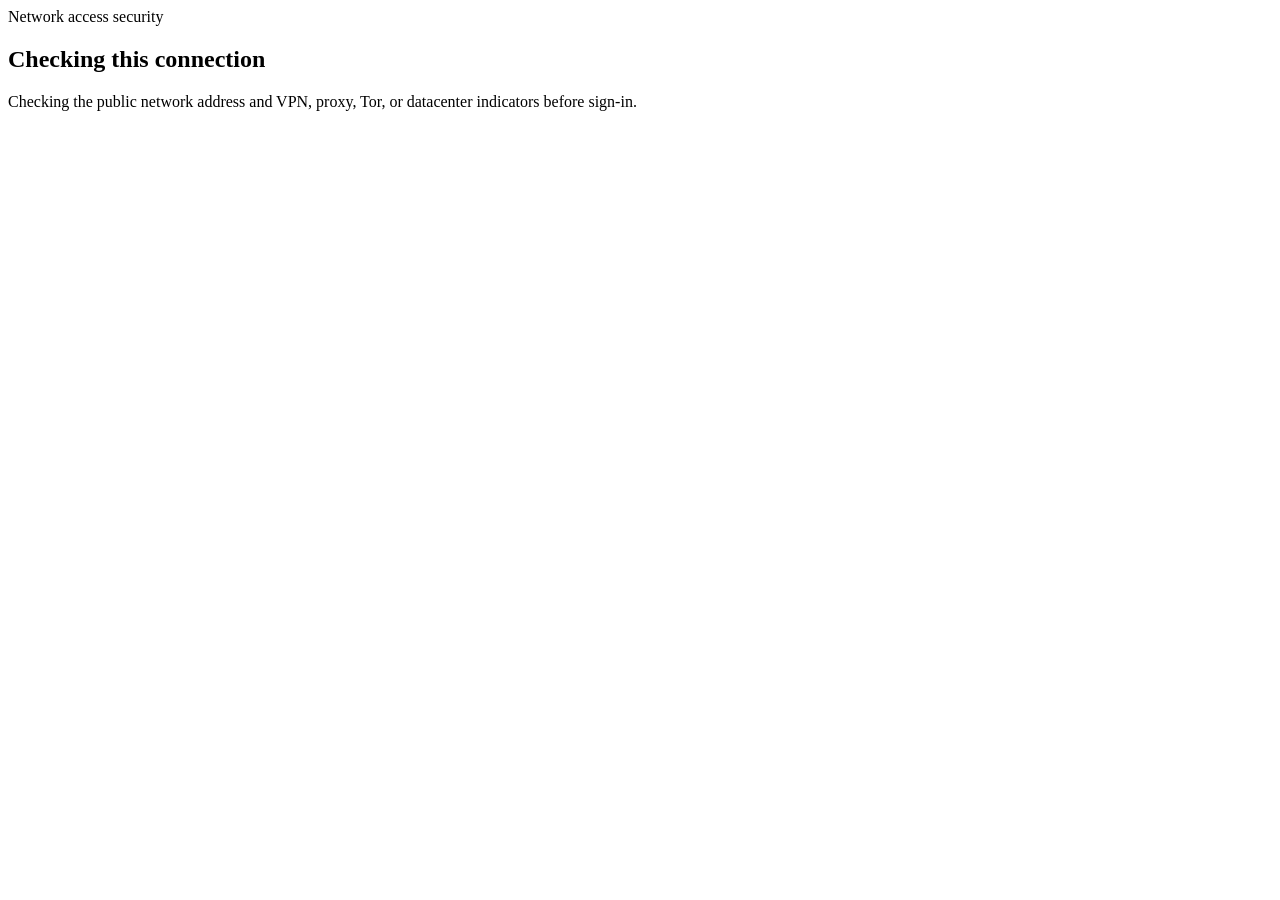
==== index.html @ ae1f776d "Publish browser shell terminal workspace" ====
<!DOCTYPE html><html lang="en" data-theme="light"><head><meta charSet="utf-8"/><meta name="viewport" content="width=device-width, initial-scale=1"/><link rel="stylesheet" href="/opcode-pulse-lab-online/_next/static/chunks/3llnd2alfvx__.css" data-precedence="next"/><link rel="preload" as="script" fetchPriority="low" href="/opcode-pulse-lab-online/_next/static/chunks/3wswpjzndiexb.js"/><script src="/opcode-pulse-lab-online/_next/static/chunks/1w_0ewpxq1khp.js" async=""></script><script src="/opcode-pulse-lab-online/_next/static/chunks/36xqf6i45qu2g.js" async=""></script><script src="/opcode-pulse-lab-online/_next/static/chunks/0sok8higdl_rz.js" async=""></script><script src="/opcode-pulse-lab-online/_next/static/chunks/turbopack-3d0ugxegktcdy.js" async=""></script><script src="/opcode-pulse-lab-online/_next/static/chunks/0u8fe5v6xf6ku.js" async=""></script><script src="/opcode-pulse-lab-online/_next/static/chunks/2zp5z71wuczix.js" async=""></script><script src="/opcode-pulse-lab-online/_next/static/chunks/2xe7kht1o5jve.js" async=""></script><title>Assembly Team at STM — See every CPU signal</title><meta name="description" content="Compile TinyC, inspect the generated opcodes, and step through fetch, decode, execute, memory, and writeback."/><meta name="application-name" content="Assembly Team at STM"/><link rel="icon" href="/opcode-pulse-lab-online/icon.svg?icon.3gd-3h_1p2o-t.svg" sizes="any" type="image/svg+xml"/><script src="/opcode-pulse-lab-online/_next/static/chunks/0cz1d0mv5g_q7.js" noModule=""></script></head><body><div hidden=""><!--$--><!--/$--></div><main class="auth-shell network-gate-shell"><section class="auth-card auth-setup-card network-gate-card"><div class="verification-icon"><i class="auth-pulse"></i></div><span class="auth-eyebrow">Network access security</span><h1>Checking this connection</h1><p>Checking the public network address and VPN, proxy, Tor, or datacenter indicators before sign-in.</p></section></main><!--$--><!--/$--><script src="/opcode-pulse-lab-online/_next/static/chunks/3wswpjzndiexb.js" id="_R_" async=""></script><script>(self.__next_f=self.__next_f||[]).push([0])</script><script>self.__next_f.push([1,"1:\"$Sreact.fragment\"\n2:I[59385,[\"/opcode-pulse-lab-online/_next/static/chunks/0u8fe5v6xf6ku.js\",\"/opcode-pulse-lab-online/_next/static/chunks/2zp5z71wuczix.js\"],\"default\"]\n3:I[4675,[\"/opcode-pulse-lab-online/_next/static/chunks/0u8fe5v6xf6ku.js\",\"/opcode-pulse-lab-online/_next/static/chunks/2zp5z71wuczix.js\"],\"default\"]\n4:I[69298,[\"/opcode-pulse-lab-online/_next/static/chunks/0u8fe5v6xf6ku.js\",\"/opcode-pulse-lab-online/_next/static/chunks/2zp5z71wuczix.js\"],\"ClientPageRoot\"]\n5:I[81694,[\"/opcode-pulse-lab-online/_next/static/chunks/0u8fe5v6xf6ku.js\",\"/opcode-pulse-lab-online/_next/static/chunks/2zp5z71wuczix.js\",\"/opcode-pulse-lab-online/_next/static/chunks/2xe7kht1o5jve.js\"],\"default\"]\n8:I[50129,[\"/opcode-pulse-lab-online/_next/static/chunks/0u8fe5v6xf6ku.js\",\"/opcode-pulse-lab-online/_next/static/chunks/2zp5z71wuczix.js\"],\"OutletBoundary\"]\n9:\"$Sreact.suspense\"\nb:I[50129,[\"/opcode-pulse-lab-online/_next/static/chunks/0u8fe5v6xf6ku.js\",\"/opcode-pulse-lab-online/_next/static/chunks/2zp5z71wuczix.js\"],\"ViewportBoundary\"]\nd:I[50129,[\"/opcode-pulse-lab-online/_next/static/chunks/0u8fe5v6xf6ku.js\",\"/opcode-pulse-lab-online/_next/static/chunks/2zp5z71wuczix.js\"],\"MetadataBoundary\"]\nf:I[96872,[\"/opcode-pulse-lab-online/_next/static/chunks/0u8fe5v6xf6ku.js\",\"/opcode-pulse-lab-online/_next/static/chunks/2zp5z71wuczix.js\"],\"default\",1]\n:HL[\"/opcode-pulse-lab-online/_next/static/chunks/3llnd2alfvx__.css\",\"style\"]\n"])</script><script>self.__next_f.push([1,"0:{\"P\":null,\"c\":[\"\",\"\"],\"q\":\"\",\"i\":false,\"f\":[[[\"\",{\"children\":[\"__PAGE__\",{}]},\"$undefined\",\"$undefined\",16],[[\"$\",\"$1\",\"c\",{\"children\":[[[\"$\",\"link\",\"0\",{\"rel\":\"stylesheet\",\"href\":\"/opcode-pulse-lab-online/_next/static/chunks/3llnd2alfvx__.css\",\"precedence\":\"next\",\"crossOrigin\":\"$undefined\",\"nonce\":\"$undefined\"}],[\"$\",\"script\",\"script-0\",{\"src\":\"/opcode-pulse-lab-online/_next/static/chunks/0u8fe5v6xf6ku.js\",\"async\":true,\"nonce\":\"$undefined\"}],[\"$\",\"script\",\"script-1\",{\"src\":\"/opcode-pulse-lab-online/_next/static/chunks/2zp5z71wuczix.js\",\"async\":true,\"nonce\":\"$undefined\"}]],[\"$\",\"html\",null,{\"lang\":\"en\",\"data-theme\":\"light\",\"children\":[\"$\",\"body\",null,{\"children\":[\"$\",\"$L2\",null,{\"parallelRouterKey\":\"children\",\"error\":\"$undefined\",\"errorStyles\":\"$undefined\",\"errorScripts\":\"$undefined\",\"template\":[\"$\",\"$L3\",null,{}],\"templateStyles\":\"$undefined\",\"templateScripts\":\"$undefined\",\"notFound\":[[[\"$\",\"title\",null,{\"children\":\"404: This page could not be found.\"}],[\"$\",\"div\",null,{\"style\":{\"fontFamily\":\"system-ui,\\\"Segoe UI\\\",Roboto,Helvetica,Arial,sans-serif,\\\"Apple Color Emoji\\\",\\\"Segoe UI Emoji\\\"\",\"height\":\"100vh\",\"textAlign\":\"center\",\"display\":\"flex\",\"flexDirection\":\"column\",\"alignItems\":\"center\",\"justifyContent\":\"center\"},\"children\":[\"$\",\"div\",null,{\"children\":[[\"$\",\"style\",null,{\"dangerouslySetInnerHTML\":{\"__html\":\"body{color:#000;background:#fff;margin:0}.next-error-h1{border-right:1px solid rgba(0,0,0,.3)}@media (prefers-color-scheme:dark){body{color:#fff;background:#000}.next-error-h1{border-right:1px solid rgba(255,255,255,.3)}}\"}}],[\"$\",\"h1\",null,{\"className\":\"next-error-h1\",\"style\":{\"display\":\"inline-block\",\"margin\":\"0 20px 0 0\",\"padding\":\"0 23px 0 0\",\"fontSize\":24,\"fontWeight\":500,\"verticalAlign\":\"top\",\"lineHeight\":\"49px\"},\"children\":404}],[\"$\",\"div\",null,{\"style\":{\"display\":\"inline-block\"},\"children\":[\"$\",\"h2\",null,{\"style\":{\"fontSize\":14,\"fontWeight\":400,\"lineHeight\":\"49px\",\"margin\":0},\"children\":\"This page could not be found.\"}]}]]}]}]],[]],\"forbidden\":\"$undefined\",\"unauthorized\":\"$undefined\"}]}]}]]}],{\"children\":[[\"$\",\"$1\",\"c\",{\"children\":[[\"$\",\"$L4\",null,{\"Component\":\"$5\",\"serverProvidedParams\":{\"searchParams\":{},\"params\":{},\"promises\":[\"$@6\",\"$@7\"]}}],[[\"$\",\"script\",\"script-0\",{\"src\":\"/opcode-pulse-lab-online/_next/static/chunks/2xe7kht1o5jve.js\",\"async\":true,\"nonce\":\"$undefined\"}]],[\"$\",\"$L8\",null,{\"children\":[\"$\",\"$9\",null,{\"name\":\"Next.MetadataOutlet\",\"children\":\"$@a\"}]}]]}],{},null,false,null]},null,false,null],[\"$\",\"$1\",\"h\",{\"children\":[null,[\"$\",\"$Lb\",null,{\"children\":\"$Lc\"}],[\"$\",\"div\",null,{\"hidden\":true,\"children\":[\"$\",\"$Ld\",null,{\"children\":[\"$\",\"$9\",null,{\"name\":\"Next.Metadata\",\"children\":\"$Le\"}]}]}],null]}],false]],\"m\":\"$undefined\",\"G\":[\"$f\",[[\"$\",\"link\",\"0\",{\"rel\":\"stylesheet\",\"href\":\"/opcode-pulse-lab-online/_next/static/chunks/3llnd2alfvx__.css\",\"precedence\":\"next\",\"crossOrigin\":\"$undefined\",\"nonce\":\"$undefined\"}]]],\"S\":true,\"h\":null,\"s\":\"$undefined\",\"l\":\"$undefined\",\"p\":\"$undefined\",\"d\":\"$undefined\",\"b\":\"g9ImEz6S5ENo6uDI6zB5D\"}\n"])</script><script>self.__next_f.push([1,"6:{}\n7:\"$0:f:0:1:1:children:0:props:children:0:props:serverProvidedParams:params\"\n"])</script><script>self.__next_f.push([1,"c:[[\"$\",\"meta\",\"0\",{\"charSet\":\"utf-8\"}],[\"$\",\"meta\",\"1\",{\"name\":\"viewport\",\"content\":\"width=device-width, initial-scale=1\"}]]\n"])</script><script>self.__next_f.push([1,"10:I[84465,[\"/opcode-pulse-lab-online/_next/static/chunks/0u8fe5v6xf6ku.js\",\"/opcode-pulse-lab-online/_next/static/chunks/2zp5z71wuczix.js\"],\"IconMark\"]\na:null\ne:[[\"$\",\"title\",\"0\",{\"children\":\"Assembly Team at STM — See every CPU signal\"}],[\"$\",\"meta\",\"1\",{\"name\":\"description\",\"content\":\"Compile TinyC, inspect the generated opcodes, and step through fetch, decode, execute, memory, and writeback.\"}],[\"$\",\"meta\",\"2\",{\"name\":\"application-name\",\"content\":\"Assembly Team at STM\"}],[\"$\",\"link\",\"3\",{\"rel\":\"icon\",\"href\":\"/opcode-pulse-lab-online/icon.svg?icon.3gd-3h_1p2o-t.svg\",\"sizes\":\"any\",\"type\":\"image/svg+xml\"}],[\"$\",\"$L10\",\"4\",{}]]\n"])</script></body></html>
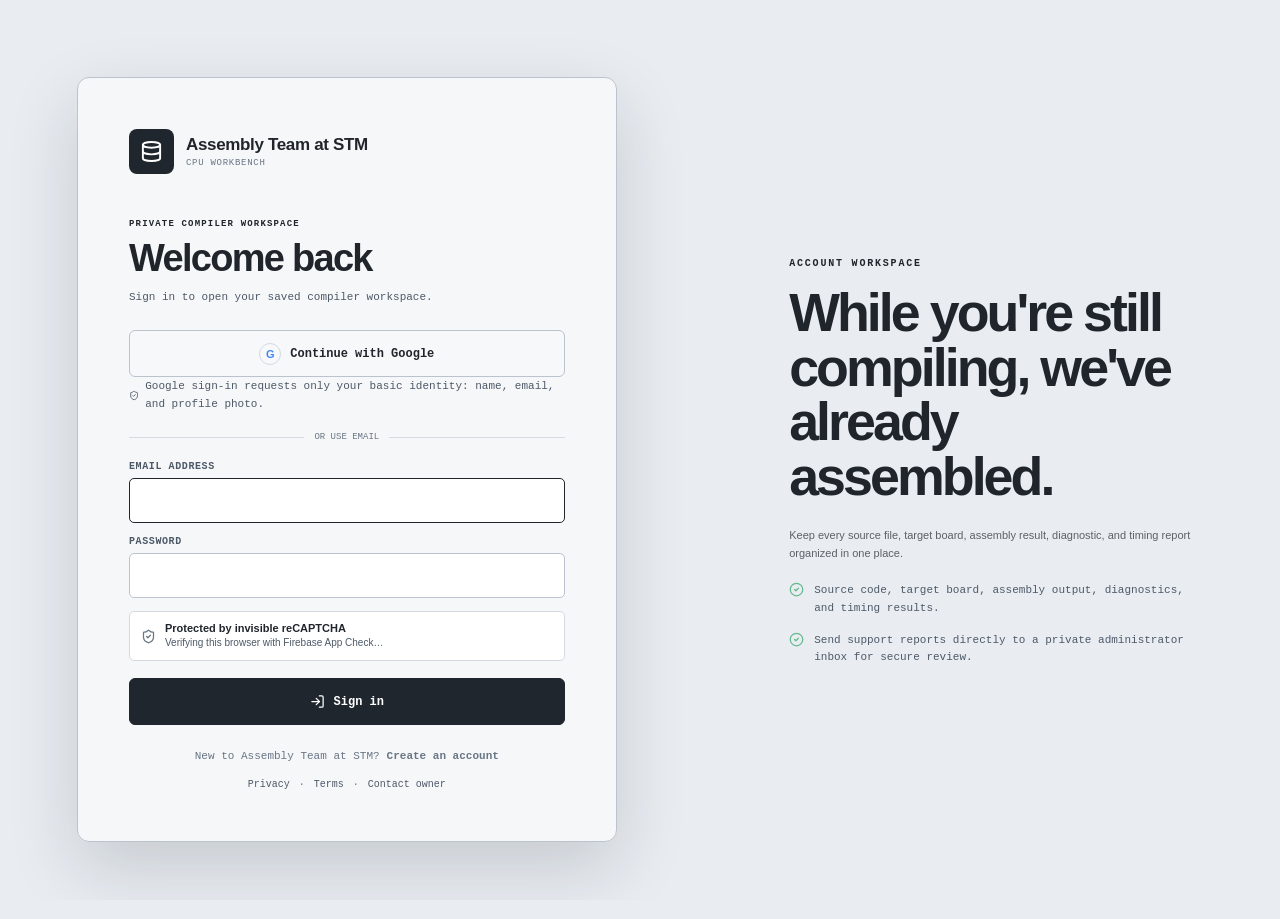
==== commit 17384761: "Publish Cortex-M ISA lab" ====
--- a/index.html
+++ b/index.html
@@ -1 +1 @@
-<!DOCTYPE html><html lang="en" data-theme="light"><head><meta charSet="utf-8"/><meta name="viewport" content="width=device-width, initial-scale=1"/><link rel="stylesheet" href="/opcode-pulse-lab-online/_next/static/chunks/3llnd2alfvx__.css" data-precedence="next"/><link rel="preload" as="script" fetchPriority="low" href="/opcode-pulse-lab-online/_next/static/chunks/3wswpjzndiexb.js"/><script src="/opcode-pulse-lab-online/_next/static/chunks/1w_0ewpxq1khp.js" async=""></script><script src="/opcode-pulse-lab-online/_next/static/chunks/36xqf6i45qu2g.js" async=""></script><script src="/opcode-pulse-lab-online/_next/static/chunks/0sok8higdl_rz.js" async=""></script><script src="/opcode-pulse-lab-online/_next/static/chunks/turbopack-3d0ugxegktcdy.js" async=""></script><script src="/opcode-pulse-lab-online/_next/static/chunks/0u8fe5v6xf6ku.js" async=""></script><script src="/opcode-pulse-lab-online/_next/static/chunks/2zp5z71wuczix.js" async=""></script><script src="/opcode-pulse-lab-online/_next/static/chunks/2xe7kht1o5jve.js" async=""></script><title>Assembly Team at STM — See every CPU signal</title><meta name="description" content="Compile TinyC, inspect the generated opcodes, and step through fetch, decode, execute, memory, and writeback."/><meta name="application-name" content="Assembly Team at STM"/><link rel="icon" href="/opcode-pulse-lab-online/icon.svg?icon.3gd-3h_1p2o-t.svg" sizes="any" type="image/svg+xml"/><script src="/opcode-pulse-lab-online/_next/static/chunks/0cz1d0mv5g_q7.js" noModule=""></script></head><body><div hidden=""><!--$--><!--/$--></div><main class="auth-shell network-gate-shell"><section class="auth-card auth-setup-card network-gate-card"><div class="verification-icon"><i class="auth-pulse"></i></div><span class="auth-eyebrow">Network access security</span><h1>Checking this connection</h1><p>Checking the public network address and VPN, proxy, Tor, or datacenter indicators before sign-in.</p></section></main><!--$--><!--/$--><script src="/opcode-pulse-lab-online/_next/static/chunks/3wswpjzndiexb.js" id="_R_" async=""></script><script>(self.__next_f=self.__next_f||[]).push([0])</script><script>self.__next_f.push([1,"1:\"$Sreact.fragment\"\n2:I[59385,[\"/opcode-pulse-lab-online/_next/static/chunks/0u8fe5v6xf6ku.js\",\"/opcode-pulse-lab-online/_next/static/chunks/2zp5z71wuczix.js\"],\"default\"]\n3:I[4675,[\"/opcode-pulse-lab-online/_next/static/chunks/0u8fe5v6xf6ku.js\",\"/opcode-pulse-lab-online/_next/static/chunks/2zp5z71wuczix.js\"],\"default\"]\n4:I[69298,[\"/opcode-pulse-lab-online/_next/static/chunks/0u8fe5v6xf6ku.js\",\"/opcode-pulse-lab-online/_next/static/chunks/2zp5z71wuczix.js\"],\"ClientPageRoot\"]\n5:I[81694,[\"/opcode-pulse-lab-online/_next/static/chunks/0u8fe5v6xf6ku.js\",\"/opcode-pulse-lab-online/_next/static/chunks/2zp5z71wuczix.js\",\"/opcode-pulse-lab-online/_next/static/chunks/2xe7kht1o5jve.js\"],\"default\"]\n8:I[50129,[\"/opcode-pulse-lab-online/_next/static/chunks/0u8fe5v6xf6ku.js\",\"/opcode-pulse-lab-online/_next/static/chunks/2zp5z71wuczix.js\"],\"OutletBoundary\"]\n9:\"$Sreact.suspense\"\nb:I[50129,[\"/opcode-pulse-lab-online/_next/static/chunks/0u8fe5v6xf6ku.js\",\"/opcode-pulse-lab-online/_next/static/chunks/2zp5z71wuczix.js\"],\"ViewportBoundary\"]\nd:I[50129,[\"/opcode-pulse-lab-online/_next/static/chunks/0u8fe5v6xf6ku.js\",\"/opcode-pulse-lab-online/_next/static/chunks/2zp5z71wuczix.js\"],\"MetadataBoundary\"]\nf:I[96872,[\"/opcode-pulse-lab-online/_next/static/chunks/0u8fe5v6xf6ku.js\",\"/opcode-pulse-lab-online/_next/static/chunks/2zp5z71wuczix.js\"],\"default\",1]\n:HL[\"/opcode-pulse-lab-online/_next/static/chunks/3llnd2alfvx__.css\",\"style\"]\n"])</script><script>self.__next_f.push([1,"0:{\"P\":null,\"c\":[\"\",\"\"],\"q\":\"\",\"i\":false,\"f\":[[[\"\",{\"children\":[\"__PAGE__\",{}]},\"$undefined\",\"$undefined\",16],[[\"$\",\"$1\",\"c\",{\"children\":[[[\"$\",\"link\",\"0\",{\"rel\":\"stylesheet\",\"href\":\"/opcode-pulse-lab-online/_next/static/chunks/3llnd2alfvx__.css\",\"precedence\":\"next\",\"crossOrigin\":\"$undefined\",\"nonce\":\"$undefined\"}],[\"$\",\"script\",\"script-0\",{\"src\":\"/opcode-pulse-lab-online/_next/static/chunks/0u8fe5v6xf6ku.js\",\"async\":true,\"nonce\":\"$undefined\"}],[\"$\",\"script\",\"script-1\",{\"src\":\"/opcode-pulse-lab-online/_next/static/chunks/2zp5z71wuczix.js\",\"async\":true,\"nonce\":\"$undefined\"}]],[\"$\",\"html\",null,{\"lang\":\"en\",\"data-theme\":\"light\",\"children\":[\"$\",\"body\",null,{\"children\":[\"$\",\"$L2\",null,{\"parallelRouterKey\":\"children\",\"error\":\"$undefined\",\"errorStyles\":\"$undefined\",\"errorScripts\":\"$undefined\",\"template\":[\"$\",\"$L3\",null,{}],\"templateStyles\":\"$undefined\",\"templateScripts\":\"$undefined\",\"notFound\":[[[\"$\",\"title\",null,{\"children\":\"404: This page could not be found.\"}],[\"$\",\"div\",null,{\"style\":{\"fontFamily\":\"system-ui,\\\"Segoe UI\\\",Roboto,Helvetica,Arial,sans-serif,\\\"Apple Color Emoji\\\",\\\"Segoe UI Emoji\\\"\",\"height\":\"100vh\",\"textAlign\":\"center\",\"display\":\"flex\",\"flexDirection\":\"column\",\"alignItems\":\"center\",\"justifyContent\":\"center\"},\"children\":[\"$\",\"div\",null,{\"children\":[[\"$\",\"style\",null,{\"dangerouslySetInnerHTML\":{\"__html\":\"body{color:#000;background:#fff;margin:0}.next-error-h1{border-right:1px solid rgba(0,0,0,.3)}@media (prefers-color-scheme:dark){body{color:#fff;background:#000}.next-error-h1{border-right:1px solid rgba(255,255,255,.3)}}\"}}],[\"$\",\"h1\",null,{\"className\":\"next-error-h1\",\"style\":{\"display\":\"inline-block\",\"margin\":\"0 20px 0 0\",\"padding\":\"0 23px 0 0\",\"fontSize\":24,\"fontWeight\":500,\"verticalAlign\":\"top\",\"lineHeight\":\"49px\"},\"children\":404}],[\"$\",\"div\",null,{\"style\":{\"display\":\"inline-block\"},\"children\":[\"$\",\"h2\",null,{\"style\":{\"fontSize\":14,\"fontWeight\":400,\"lineHeight\":\"49px\",\"margin\":0},\"children\":\"This page could not be found.\"}]}]]}]}]],[]],\"forbidden\":\"$undefined\",\"unauthorized\":\"$undefined\"}]}]}]]}],{\"children\":[[\"$\",\"$1\",\"c\",{\"children\":[[\"$\",\"$L4\",null,{\"Component\":\"$5\",\"serverProvidedParams\":{\"searchParams\":{},\"params\":{},\"promises\":[\"$@6\",\"$@7\"]}}],[[\"$\",\"script\",\"script-0\",{\"src\":\"/opcode-pulse-lab-online/_next/static/chunks/2xe7kht1o5jve.js\",\"async\":true,\"nonce\":\"$undefined\"}]],[\"$\",\"$L8\",null,{\"children\":[\"$\",\"$9\",null,{\"name\":\"Next.MetadataOutlet\",\"children\":\"$@a\"}]}]]}],{},null,false,null]},null,false,null],[\"$\",\"$1\",\"h\",{\"children\":[null,[\"$\",\"$Lb\",null,{\"children\":\"$Lc\"}],[\"$\",\"div\",null,{\"hidden\":true,\"children\":[\"$\",\"$Ld\",null,{\"children\":[\"$\",\"$9\",null,{\"name\":\"Next.Metadata\",\"children\":\"$Le\"}]}]}],null]}],false]],\"m\":\"$undefined\",\"G\":[\"$f\",[[\"$\",\"link\",\"0\",{\"rel\":\"stylesheet\",\"href\":\"/opcode-pulse-lab-online/_next/static/chunks/3llnd2alfvx__.css\",\"precedence\":\"next\",\"crossOrigin\":\"$undefined\",\"nonce\":\"$undefined\"}]]],\"S\":true,\"h\":null,\"s\":\"$undefined\",\"l\":\"$undefined\",\"p\":\"$undefined\",\"d\":\"$undefined\",\"b\":\"g9ImEz6S5ENo6uDI6zB5D\"}\n"])</script><script>self.__next_f.push([1,"6:{}\n7:\"$0:f:0:1:1:children:0:props:children:0:props:serverProvidedParams:params\"\n"])</script><script>self.__next_f.push([1,"c:[[\"$\",\"meta\",\"0\",{\"charSet\":\"utf-8\"}],[\"$\",\"meta\",\"1\",{\"name\":\"viewport\",\"content\":\"width=device-width, initial-scale=1\"}]]\n"])</script><script>self.__next_f.push([1,"10:I[84465,[\"/opcode-pulse-lab-online/_next/static/chunks/0u8fe5v6xf6ku.js\",\"/opcode-pulse-lab-online/_next/static/chunks/2zp5z71wuczix.js\"],\"IconMark\"]\na:null\ne:[[\"$\",\"title\",\"0\",{\"children\":\"Assembly Team at STM — See every CPU signal\"}],[\"$\",\"meta\",\"1\",{\"name\":\"description\",\"content\":\"Compile TinyC, inspect the generated opcodes, and step through fetch, decode, execute, memory, and writeback.\"}],[\"$\",\"meta\",\"2\",{\"name\":\"application-name\",\"content\":\"Assembly Team at STM\"}],[\"$\",\"link\",\"3\",{\"rel\":\"icon\",\"href\":\"/opcode-pulse-lab-online/icon.svg?icon.3gd-3h_1p2o-t.svg\",\"sizes\":\"any\",\"type\":\"image/svg+xml\"}],[\"$\",\"$L10\",\"4\",{}]]\n"])</script></body></html>+<!DOCTYPE html><html lang="en" data-theme="light"><head><meta charSet="utf-8"/><meta name="viewport" content="width=device-width, initial-scale=1"/><link rel="stylesheet" href="/_next/static/chunks/2zoo0j5nyc4lt.css" data-precedence="next"/><link rel="preload" as="script" fetchPriority="low" href="/_next/static/chunks/3wswpjzndiexb.js"/><script src="/_next/static/chunks/1w_0ewpxq1khp.js" async=""></script><script src="/_next/static/chunks/36xqf6i45qu2g.js" async=""></script><script src="/_next/static/chunks/1ntdqxv3jabf1.js" async=""></script><script src="/_next/static/chunks/turbopack-1r41hu1n8wg2n.js" async=""></script><script src="/_next/static/chunks/0u8fe5v6xf6ku.js" async=""></script><script src="/_next/static/chunks/26vz9vqcljye9.js" async=""></script><script src="/_next/static/chunks/0aon4eb0c1x_s.js" async=""></script><title>Assembly Team at STM — See every CPU signal</title><meta name="description" content="Compile TinyC, inspect the generated opcodes, and step through fetch, decode, execute, memory, and writeback."/><meta name="application-name" content="Assembly Team at STM"/><link rel="icon" href="/icon.svg?icon.3gd-3h_1p2o-t.svg" sizes="any" type="image/svg+xml"/><script src="/_next/static/chunks/0cz1d0mv5g_q7.js" noModule=""></script></head><body><div hidden=""><!--$--><!--/$--></div><main class="auth-shell network-gate-shell"><section class="auth-card auth-setup-card network-gate-card"><div class="verification-icon"><i class="auth-pulse"></i></div><span class="auth-eyebrow">Network access security</span><h1>Checking this connection</h1><p>Checking the public network address and VPN, proxy, Tor, or datacenter indicators before sign-in.</p></section></main><!--$--><!--/$--><script src="/_next/static/chunks/3wswpjzndiexb.js" id="_R_" async=""></script><script>(self.__next_f=self.__next_f||[]).push([0])</script><script>self.__next_f.push([1,"1:\"$Sreact.fragment\"\n2:I[59385,[\"/_next/static/chunks/0u8fe5v6xf6ku.js\",\"/_next/static/chunks/26vz9vqcljye9.js\"],\"default\"]\n3:I[4675,[\"/_next/static/chunks/0u8fe5v6xf6ku.js\",\"/_next/static/chunks/26vz9vqcljye9.js\"],\"default\"]\n4:I[69298,[\"/_next/static/chunks/0u8fe5v6xf6ku.js\",\"/_next/static/chunks/26vz9vqcljye9.js\"],\"ClientPageRoot\"]\n5:I[81694,[\"/_next/static/chunks/0u8fe5v6xf6ku.js\",\"/_next/static/chunks/26vz9vqcljye9.js\",\"/_next/static/chunks/0aon4eb0c1x_s.js\"],\"default\"]\n8:I[50129,[\"/_next/static/chunks/0u8fe5v6xf6ku.js\",\"/_next/static/chunks/26vz9vqcljye9.js\"],\"OutletBoundary\"]\n9:\"$Sreact.suspense\"\nb:I[50129,[\"/_next/static/chunks/0u8fe5v6xf6ku.js\",\"/_next/static/chunks/26vz9vqcljye9.js\"],\"ViewportBoundary\"]\nd:I[50129,[\"/_next/static/chunks/0u8fe5v6xf6ku.js\",\"/_next/static/chunks/26vz9vqcljye9.js\"],\"MetadataBoundary\"]\nf:I[96872,[\"/_next/static/chunks/0u8fe5v6xf6ku.js\",\"/_next/static/chunks/26vz9vqcljye9.js\"],\"default\",1]\n:HL[\"/_next/static/chunks/2zoo0j5nyc4lt.css\",\"style\"]\n"])</script><script>self.__next_f.push([1,"0:{\"P\":null,\"c\":[\"\",\"\"],\"q\":\"\",\"i\":false,\"f\":[[[\"\",{\"children\":[\"__PAGE__\",{}]},\"$undefined\",\"$undefined\",16],[[\"$\",\"$1\",\"c\",{\"children\":[[[\"$\",\"link\",\"0\",{\"rel\":\"stylesheet\",\"href\":\"/_next/static/chunks/2zoo0j5nyc4lt.css\",\"precedence\":\"next\",\"crossOrigin\":\"$undefined\",\"nonce\":\"$undefined\"}],[\"$\",\"script\",\"script-0\",{\"src\":\"/_next/static/chunks/0u8fe5v6xf6ku.js\",\"async\":true,\"nonce\":\"$undefined\"}],[\"$\",\"script\",\"script-1\",{\"src\":\"/_next/static/chunks/26vz9vqcljye9.js\",\"async\":true,\"nonce\":\"$undefined\"}]],[\"$\",\"html\",null,{\"lang\":\"en\",\"data-theme\":\"light\",\"children\":[\"$\",\"body\",null,{\"children\":[\"$\",\"$L2\",null,{\"parallelRouterKey\":\"children\",\"error\":\"$undefined\",\"errorStyles\":\"$undefined\",\"errorScripts\":\"$undefined\",\"template\":[\"$\",\"$L3\",null,{}],\"templateStyles\":\"$undefined\",\"templateScripts\":\"$undefined\",\"notFound\":[[[\"$\",\"title\",null,{\"children\":\"404: This page could not be found.\"}],[\"$\",\"div\",null,{\"style\":{\"fontFamily\":\"system-ui,\\\"Segoe UI\\\",Roboto,Helvetica,Arial,sans-serif,\\\"Apple Color Emoji\\\",\\\"Segoe UI Emoji\\\"\",\"height\":\"100vh\",\"textAlign\":\"center\",\"display\":\"flex\",\"flexDirection\":\"column\",\"alignItems\":\"center\",\"justifyContent\":\"center\"},\"children\":[\"$\",\"div\",null,{\"children\":[[\"$\",\"style\",null,{\"dangerouslySetInnerHTML\":{\"__html\":\"body{color:#000;background:#fff;margin:0}.next-error-h1{border-right:1px solid rgba(0,0,0,.3)}@media (prefers-color-scheme:dark){body{color:#fff;background:#000}.next-error-h1{border-right:1px solid rgba(255,255,255,.3)}}\"}}],[\"$\",\"h1\",null,{\"className\":\"next-error-h1\",\"style\":{\"display\":\"inline-block\",\"margin\":\"0 20px 0 0\",\"padding\":\"0 23px 0 0\",\"fontSize\":24,\"fontWeight\":500,\"verticalAlign\":\"top\",\"lineHeight\":\"49px\"},\"children\":404}],[\"$\",\"div\",null,{\"style\":{\"display\":\"inline-block\"},\"children\":[\"$\",\"h2\",null,{\"style\":{\"fontSize\":14,\"fontWeight\":400,\"lineHeight\":\"49px\",\"margin\":0},\"children\":\"This page could not be found.\"}]}]]}]}]],[]],\"forbidden\":\"$undefined\",\"unauthorized\":\"$undefined\"}]}]}]]}],{\"children\":[[\"$\",\"$1\",\"c\",{\"children\":[[\"$\",\"$L4\",null,{\"Component\":\"$5\",\"serverProvidedParams\":{\"searchParams\":{},\"params\":{},\"promises\":[\"$@6\",\"$@7\"]}}],[[\"$\",\"script\",\"script-0\",{\"src\":\"/_next/static/chunks/0aon4eb0c1x_s.js\",\"async\":true,\"nonce\":\"$undefined\"}]],[\"$\",\"$L8\",null,{\"children\":[\"$\",\"$9\",null,{\"name\":\"Next.MetadataOutlet\",\"children\":\"$@a\"}]}]]}],{},null,false,null]},null,false,null],[\"$\",\"$1\",\"h\",{\"children\":[null,[\"$\",\"$Lb\",null,{\"children\":\"$Lc\"}],[\"$\",\"div\",null,{\"hidden\":true,\"children\":[\"$\",\"$Ld\",null,{\"children\":[\"$\",\"$9\",null,{\"name\":\"Next.Metadata\",\"children\":\"$Le\"}]}]}],null]}],false]],\"m\":\"$undefined\",\"G\":[\"$f\",[[\"$\",\"link\",\"0\",{\"rel\":\"stylesheet\",\"href\":\"/_next/static/chunks/2zoo0j5nyc4lt.css\",\"precedence\":\"next\",\"crossOrigin\":\"$undefined\",\"nonce\":\"$undefined\"}]]],\"S\":true,\"h\":null,\"s\":\"$undefined\",\"l\":\"$undefined\",\"p\":\"$undefined\",\"d\":\"$undefined\",\"b\":\"np9z-kqvA42GJZZn6jn4L\"}\n"])</script><script>self.__next_f.push([1,"6:{}\n7:\"$0:f:0:1:1:children:0:props:children:0:props:serverProvidedParams:params\"\n"])</script><script>self.__next_f.push([1,"c:[[\"$\",\"meta\",\"0\",{\"charSet\":\"utf-8\"}],[\"$\",\"meta\",\"1\",{\"name\":\"viewport\",\"content\":\"width=device-width, initial-scale=1\"}]]\n"])</script><script>self.__next_f.push([1,"10:I[84465,[\"/_next/static/chunks/0u8fe5v6xf6ku.js\",\"/_next/static/chunks/26vz9vqcljye9.js\"],\"IconMark\"]\na:null\ne:[[\"$\",\"title\",\"0\",{\"children\":\"Assembly Team at STM — See every CPU signal\"}],[\"$\",\"meta\",\"1\",{\"name\":\"description\",\"content\":\"Compile TinyC, inspect the generated opcodes, and step through fetch, decode, execute, memory, and writeback.\"}],[\"$\",\"meta\",\"2\",{\"name\":\"application-name\",\"content\":\"Assembly Team at STM\"}],[\"$\",\"link\",\"3\",{\"rel\":\"icon\",\"href\":\"/icon.svg?icon.3gd-3h_1p2o-t.svg\",\"sizes\":\"any\",\"type\":\"image/svg+xml\"}],[\"$\",\"$L10\",\"4\",{}]]\n"])</script></body></html>
--- a/_next/static/chunks/2zoo0j5nyc4lt.css
+++ b/_next/static/chunks/2zoo0j5nyc4lt.css
@@ -0,0 +1 @@
+:root{--ink:#e6e9ee;--muted:#9aa3af;--faint:#66707d;--canvas:#101216;--panel:#171a20;--panel-2:#1c2027;--panel-3:#222730;--line:#292f38;--line-bright:#3a424e;--cyan:#5aa9e6;--blue:#d97a61;--violet:#9c8ac7;--amber:#d2a34b;--teal:#55a985;--pink:#bd789b;--green:#63b88c;--red:#d45f70;--shadow:0 16px 44px #00000047;--sans:Inter, ui-sans-serif, -apple-system, BlinkMacSystemFont, "Segoe UI", sans-serif;--mono:"SFMono-Regular", Consolas, "Liberation Mono", Menlo, monospace}*{box-sizing:border-box}html{--lightningcss-light: ;--lightningcss-dark:initial;color-scheme:dark;background:var(--canvas)}body{min-width:320px;min-height:100vh;color:var(--ink);font-family:var(--sans);background:radial-gradient(circle at 20% -20%, #ff7a591f, transparent 34rem), radial-gradient(circle at 88% 4%, #d9ff5712, transparent 26rem), var(--canvas);-webkit-font-smoothing:antialiased;margin:0}button,textarea,select{font:inherit}button{color:inherit}button:focus-visible,textarea:focus-visible,select:focus-visible,[tabindex]:focus-visible{outline:2px solid var(--cyan);outline-offset:2px}::selection{color:#051018;background:var(--cyan)}.app-shell{width:100%;min-height:100vh;padding:0 18px 18px}.site-header{border-bottom:1px solid #2d415db8;grid-template-columns:minmax(260px,.8fr) minmax(420px,1.2fr) minmax(310px,.8fr);align-items:center;gap:22px;height:76px;display:grid}.brand{align-items:center;gap:12px;min-width:0;display:flex}.brand-mark{width:38px;height:38px;color:var(--cyan);background:linear-gradient(145deg,#40ddff1f,#40ddff06);border:1px solid #40ddff57;border-radius:10px;flex:0 0 38px;place-items:center;display:grid;position:relative;overflow:hidden;box-shadow:inset 0 0 22px #40ddff0f}.brand-mark:before,.brand-mark:after{content:"";background:#40ddff47;position:absolute}.brand-mark:before{width:1px;height:100%}.brand-mark:after{width:100%;height:1px}.brand-mark svg{z-index:1;position:relative}.brand-copy{min-width:0}.brand-title{letter-spacing:-.02em;white-space:nowrap;align-items:baseline;gap:8px;margin:0;font-size:15px;font-weight:720;display:flex}.brand-version{color:var(--faint);font-family:var(--mono);letter-spacing:.08em;font-size:9px;font-weight:500}.brand-subtitle{color:var(--muted);letter-spacing:.035em;text-overflow:ellipsis;white-space:nowrap;margin:4px 0 0;font-size:10px;overflow:hidden}.build-path{color:var(--faint);justify-content:center;align-items:center;gap:9px;display:flex}.build-stage{font-family:var(--mono);letter-spacing:.06em;text-transform:uppercase;align-items:center;gap:6px;font-size:9px;transition:color .18s;display:flex}.build-stage .stage-dot{border:1px solid var(--line-bright);border-radius:50%;place-items:center;width:18px;height:18px;font-size:8px;transition:border-color .18s,background .18s,box-shadow .18s;display:grid}.build-stage.complete{color:#a9b7cb}.build-stage.complete .stage-dot{color:#07120e;border-color:var(--green);background:var(--green)}.build-stage.running{color:var(--cyan)}.build-stage.running .stage-dot{border-color:var(--cyan);background:#40ddff1f;animation:1s ease-in-out infinite breathe;box-shadow:0 0 18px #40ddff47}.build-stage.error{color:var(--red)}.build-stage.error .stage-dot{color:#fff;border-color:var(--red);background:#ff6d7d29;box-shadow:0 0 18px #ff6d7d38}.build-arrow{color:#334259}.header-actions{justify-content:flex-end;align-items:center;gap:9px;display:flex}.loaded-file-chip{color:#c9c4ba;border:1px solid var(--line-bright);max-width:270px;font-family:var(--mono);text-overflow:ellipsis;white-space:nowrap;background:#121214b8;border-radius:7px;align-items:center;gap:8px;padding:7px 10px;font-size:9px;display:flex;overflow:hidden}.loaded-file-chip span{color:#17180b;background:var(--cyan);letter-spacing:.08em;text-transform:uppercase;border-radius:3px;padding:3px 5px;font-size:6px;font-weight:800}.top-toolbar{z-index:60;border:1px solid var(--line);-webkit-backdrop-filter:blur(18px);backdrop-filter:blur(18px);background:#0f0f11e6;border-top:0;border-radius:0 0 11px 11px;align-items:center;gap:9px;min-height:54px;padding:7px 9px;display:flex;position:sticky;top:0;box-shadow:0 12px 34px #00000038}.file-input{opacity:0;pointer-events:none;width:1px;height:1px;position:absolute;overflow:hidden}.toolbar-group{flex:none;align-items:center;gap:6px;display:flex}.toolbar-label{color:var(--faint);font-family:var(--mono);letter-spacing:.1em;text-transform:uppercase;margin-right:2px;font-size:7px;font-weight:750}.toolbar-divider{background:var(--line);flex:0 0 1px;width:1px;height:27px}.toolbar-spacer{flex:1}.view-toolbar{position:relative}.view-menu{z-index:90;border:1px solid var(--line-bright);-webkit-backdrop-filter:blur(18px);backdrop-filter:blur(18px);background:#121215fa;border-radius:9px;width:248px;padding:10px;position:absolute;top:42px;right:0;box-shadow:0 18px 46px #0000006b}.view-menu-title{color:var(--faint);font-family:var(--mono);letter-spacing:.11em;text-transform:uppercase;margin:2px 6px 8px;font-size:8px;font-weight:750}.view-option{color:#c6c1b8;cursor:pointer;border-radius:6px;align-items:center;gap:9px;min-height:34px;padding:0 7px;font-size:11px;display:flex}.view-option:hover{color:var(--ink);background:#ffffff0e}.view-option input{opacity:0;pointer-events:none;position:absolute}.view-check{color:#15170c;background:#161619;border:1px solid #4a484c;border-radius:4px;flex:0 0 17px;place-items:center;width:17px;height:17px;display:grid}.view-option input:checked+.view-check{border-color:var(--cyan);background:var(--cyan)}.view-menu-section{border-top:1px solid var(--line);border-bottom:1px solid var(--line);gap:6px;margin-top:8px;padding:11px 7px;display:grid}.view-size-label{color:var(--faint);font-family:var(--mono);letter-spacing:.06em;text-transform:uppercase;font-size:8px}.view-size-select{color:#d9d4ca;border:1px solid var(--line-bright);background:#19191c;border-radius:6px;width:100%;height:34px;padding:0 9px;font-size:11px}.view-reset{width:100%;min-height:34px;color:var(--cyan);cursor:pointer;background:0 0;border:0;border-radius:6px;margin-top:8px;font-size:10px}.view-reset:hover{background:color-mix(in srgb, var(--cyan) 9%, transparent)}.toolbar-button,.toolbar-icon,.toolbar-select{color:#bbb6ad;border:1px solid var(--line-bright);height:34px;font-family:var(--mono);background:#19191c;border-radius:6px;font-size:8px;transition:color .15s,border-color .15s,background .15s,transform .15s}.toolbar-button,.toolbar-icon{cursor:pointer;justify-content:center;align-items:center;gap:6px;display:inline-flex}.toolbar-button{padding:0 10px}.toolbar-icon{width:34px;padding:0}.toolbar-select{cursor:pointer;min-width:86px;padding:0 26px 0 9px}.toolbar-button:hover:not(:disabled),.toolbar-icon:hover:not(:disabled),.toolbar-select:hover{color:var(--ink);background:#222226;border-color:#68636b}.toolbar-button:disabled,.toolbar-icon:disabled{cursor:not-allowed;opacity:.34}.toolbar-play,.toolbar-next{color:#17180b;border-color:var(--cyan);background:var(--cyan)}.toolbar-play:hover:not(:disabled),.toolbar-next:hover:not(:disabled){color:#111208;border-color:var(--cyan);background:color-mix(in srgb, var(--cyan) 86%, white);transform:translateY(-1px)}.speed-compact{min-width:62px}.theme-toggle{min-width:70px}.arch-select,.speed-select{color:#b9c7d9;border:1px solid var(--line-bright);height:36px;font-family:var(--mono);letter-spacing:.04em;cursor:pointer;background:#0b111c;border-radius:7px;padding:0 30px 0 11px;font-size:10px}.compile-button,.primary-step,.secondary-button,.icon-button,.tab-button,.preset-button{cursor:pointer;border:0}.compile-button{color:#041116;background:var(--cyan);letter-spacing:.015em;border-radius:7px;justify-content:center;align-items:center;gap:8px;min-width:142px;height:38px;padding:0 16px;font-size:11px;font-weight:760;transition:transform .16s,filter .16s,box-shadow .16s;display:flex;box-shadow:0 8px 26px #40ddff2e}.compile-button:hover:not(:disabled){filter:brightness(1.08);transform:translateY(-1px);box-shadow:0 10px 32px #40ddff47}.compile-button:disabled{cursor:wait;opacity:.78}.workspace{grid-template-columns:var(--workspace-columns,minmax(292px, .62fr) minmax(560px, 1.35fr) minmax(282px, .59fr));gap:10px;height:calc(100vh - 216px);min-height:590px;padding-top:10px;display:grid}.workspace-resizer{cursor:col-resize;touch-action:none;background:0 0;border:0;width:7px;min-width:7px;height:100%;padding:0;position:relative}.workspace-resizer:before{content:"";background:var(--line);border-radius:3px;width:3px;transition:background .12s,box-shadow .12s;position:absolute;top:10px;bottom:10px;left:2px}.workspace-resizer:hover:before,.workspace-resizer:focus-visible:before,.workspace-resizing .workspace-resizer:before{background:var(--orange);box-shadow:0 0 0 2px color-mix(in srgb, var(--orange) 16%, transparent)}.workspace-resizing{cursor:col-resize!important;-webkit-user-select:none!important;user-select:none!important}.workspace-resizing *{cursor:col-resize!important}[data-font-size=large] .panel-title{font-size:14px}[data-font-size=large] .toolbar-label,[data-font-size=large] .toolbar-button,[data-font-size=large] .toolbar-select,[data-font-size=large] .tab-button{font-size:9px}[data-font-size=large] .source-editor,[data-font-size=large] .line-gutter{font-size:13px;line-height:23px}[data-font-size=large] .line-number{height:23px}[data-font-size=large] .node-value{font-size:14.5px}[data-font-size=large] .node-eyebrow,[data-font-size=large] .node-detail{font-size:8.5px}[data-font-size=large] .narration{font-size:11.5px}[data-font-size=large] .signal-pill,[data-font-size=large] .register-cell,[data-font-size=large] .change-row{font-size:8.5px}[data-font-size=xlarge] .panel-title{font-size:15px}[data-font-size=xlarge] .toolbar-label,[data-font-size=xlarge] .toolbar-button,[data-font-size=xlarge] .toolbar-select,[data-font-size=xlarge] .tab-button{font-size:10px}[data-font-size=xlarge] .source-editor,[data-font-size=xlarge] .line-gutter{font-size:14px;line-height:25px}[data-font-size=xlarge] .line-number{height:25px}[data-font-size=xlarge] .node-value{font-size:15.5px}[data-font-size=xlarge] .node-eyebrow,[data-font-size=xlarge] .node-detail{font-size:9px}[data-font-size=xlarge] .narration{font-size:12.5px}[data-font-size=xlarge] .signal-pill,[data-font-size=xlarge] .register-cell,[data-font-size=xlarge] .change-row{font-size:9.5px}.panel{background:#0c121deb;border:1px solid #223147eb;border-radius:11px;min-width:0;min-height:0;overflow:hidden;box-shadow:0 12px 40px #00000029}.panel-header{border-bottom:1px solid var(--line);justify-content:space-between;align-items:center;gap:12px;height:49px;padding:0 14px;display:flex}.panel-title-wrap{min-width:0}.eyebrow{color:var(--faint);font-family:var(--mono);letter-spacing:.13em;text-transform:uppercase;margin:0;font-size:8px;font-weight:700}.panel-title{color:#dbe7f5;letter-spacing:-.01em;margin:4px 0 0;font-size:12px;font-weight:680}.status-inline{color:var(--green);font-family:var(--mono);letter-spacing:.05em;text-transform:uppercase;align-items:center;gap:6px;font-size:8px;display:flex}.status-inline:before{content:"";background:currentColor;border-radius:50%;width:5px;height:5px;box-shadow:0 0 10px}.status-inline.error{color:var(--red)}.view-menu-header{justify-content:space-between;align-items:center;gap:10px;margin-bottom:4px;display:flex}.view-menu-header .view-menu-title{margin-bottom:4px}.view-menu-close{width:30px;height:30px;color:var(--muted);border:1px solid var(--line);background:var(--panel-2);cursor:pointer;border-radius:6px;flex:0 0 30px;place-items:center;display:grid}.view-menu-close:hover{color:var(--ink);border-color:var(--line-bright)}.left-rail-view-menu.floating-view-menu{z-index:260;pointer-events:auto;width:min(280px,100vw - 16px);max-height:calc(100vh - 16px);position:fixed;inset:50% auto auto 50%;overflow:auto;transform:translate(-50%,-50%)}.editor-header-actions{align-items:center;gap:9px;display:flex}.panel-collapse-control{width:30px;height:30px;color:var(--muted);border:1px solid var(--line-bright);background:var(--panel-2);cursor:pointer;border-radius:5px;flex:none;justify-content:center;align-items:center;padding:0;display:inline-flex}.panel-collapse-control:hover{color:var(--cyan);border-color:color-mix(in srgb, var(--cyan) 42%, var(--line-bright));background:color-mix(in srgb, var(--cyan) 8%, var(--panel-2))}[data-theme=light] .panel-collapse-control{color:#344150;background:#fff}.editor-panel{grid-template-rows:49px 42px 1fr 48px;display:grid}.editor-panel.is-collapsed{grid-template:none;justify-content:stretch;align-items:stretch;display:flex}.compiler-collapsed-restore{width:100%;min-width:0;height:100%;color:var(--muted);background:var(--panel-2);cursor:pointer;border:0;flex-direction:column;justify-content:flex-start;align-items:center;gap:10px;padding:11px 0;display:flex}.compiler-collapsed-restore svg{color:var(--cyan);flex:none}.compiler-collapsed-restore span{writing-mode:vertical-rl;font:800 10px/1 var(--sans);letter-spacing:.06em;text-transform:uppercase;transform:rotate(180deg)}.compiler-collapsed-restore:hover{color:var(--ink);background:color-mix(in srgb, var(--cyan) 8%, var(--panel-2))}.workspace-resizer.is-collapsed:before{box-shadow:none;background:0 0}[data-theme=light] .compiler-collapsed-restore{color:#42505f;background:#fff}.editor-tabs{border-bottom:1px solid var(--line);background:#070b1266;align-items:stretch;padding:0 7px;display:flex;overflow-x:auto}.tab-button{color:#68778e;min-width:72px;font-family:var(--mono);letter-spacing:.045em;text-transform:uppercase;background:0 0;flex:1 0 auto;padding:0 5px;font-size:8px;font-weight:650;transition:color .16s;position:relative}.tab-button:after{content:"";background:0 0;border-radius:2px 2px 0 0;height:2px;position:absolute;bottom:-1px;left:8px;right:8px}.tab-button:hover,.tab-button.active{color:#d6e1ef}.editor-body{min-height:0;position:relative;overflow:hidden}.code-editor-wrap{background:#080d15;grid-template-columns:42px 1fr;height:100%;display:grid}.source-workbench{grid-template-rows:minmax(130px, 1fr) var(--compiled-map-height,180px);height:100%;display:grid;overflow:hidden}.compiled-source-map{scrollbar-gutter:stable;border-top:1px solid var(--line-bright);background:#090e16;min-height:0;max-height:none;overflow:auto}.compiled-source-map>div{z-index:2;border-bottom:1px solid var(--line);font-family:var(--mono);background:#0d1420;gap:3px;padding:8px 11px;font-size:8px;display:grid;position:sticky;top:0}.compiled-source-map>div strong{color:var(--cyan)}.compiled-source-map>div span{color:var(--faint);text-align:left;white-space:normal;line-height:1.35}.compiled-source-map pre{color:#9aabc0;font:9px/19px var(--mono);margin:0;padding:8px 0 11px}.compiled-source-map pre>div{white-space:pre-wrap;min-height:19px}.compiled-source-map pre>div.active{background:#40ddff0e}.compiled-source-map pre i{color:#405068;text-align:right;width:34px;margin-right:9px;font-style:normal;display:inline-block}.compiled-source-map pre button{color:var(--var-color);border:0;border-bottom:1px solid color-mix(in srgb, var(--var-color) 55%, transparent);background:color-mix(in srgb, var(--var-color) 9%, transparent);font:inherit;cursor:pointer;padding:0 2px;font-weight:800}.line-gutter{color:#3f4d62;font-family:var(--mono);text-align:center;-webkit-user-select:none;user-select:none;background:#090e16;border-right:1px solid #162235;padding:15px 0;font-size:10px;line-height:21px;overflow:hidden}.line-number{height:21px;position:relative}.line-number.active{color:var(--cyan);background:linear-gradient(90deg,#0000,#40ddff1c)}.line-number.active:after{content:"";background:var(--cyan);width:2px;height:9px;box-shadow:0 0 8px var(--cyan);position:absolute;top:6px;right:-1px}.line-number.error{color:var(--red)}.source-editor{resize:none;color:#c7d7e9;width:100%;height:100%;font-family:var(--mono);tab-size:2;caret-color:var(--cyan);white-space:pre;background:linear-gradient(90deg,#40ddff06,#0000 26%),0 0;border:0;outline:0;padding:15px 14px;font-size:11px;line-height:21px}.source-editor:focus{box-shadow:inset 2px 0 #40ddff7a}.code-list,.log-list{scrollbar-width:thin;scrollbar-color:#2c3c52 transparent;height:100%;padding:8px;overflow:auto}.assembly-target-banner{font-family:var(--mono);background:#bd8cff0e;border:1px solid #bd8cff33;border-radius:7px;gap:3px;margin:2px 2px 9px;padding:9px 11px;display:grid}.assembly-target-banner strong{color:var(--violet);font-size:10px}.assembly-target-banner code{color:#718198;font-size:8px}.code-row{color:#9eacc0;width:100%;min-height:31px;font-family:var(--mono);text-align:left;cursor:pointer;background:0 0;border:1px solid #0000;border-radius:5px;grid-template-columns:42px minmax(0,1fr);align-items:center;gap:7px;padding:4px 8px;font-size:9px;display:grid}.code-row:hover{color:#d4dfec;background:#ffffff06}.code-row.active{color:#f0f7ff;box-shadow:inset 2px 0 0 var(--cyan);background:#40ddff12;border-color:#40ddff30}.code-address{color:#526078}.code-row.active .code-address{color:var(--cyan)}.asm-op{color:#c1a1ff;font-weight:700}.machine-row{grid-template-columns:41px 57px minmax(0,1fr)}.machine-hex{color:var(--amber)}.machine-bits{color:#8796aa;letter-spacing:.03em;text-overflow:ellipsis;white-space:nowrap;overflow:hidden}.memory-view{scrollbar-width:thin;scrollbar-color:#2c3c52 transparent;background:linear-gradient(#40ddff06,#0000 24%),#080d15;height:100%;padding:11px;overflow-y:auto}.memory-overview-head,.variable-section-head{justify-content:space-between;align-items:center;display:flex}.memory-overview-head{padding:3px 2px 10px}.memory-overview-head>div{gap:4px;display:grid}.memory-kicker,.memory-direction{color:#596a80;font-family:var(--mono);letter-spacing:.07em;text-transform:uppercase;font-size:7px}.memory-overview-head strong{color:#d8e6f4;font-family:var(--mono);font-size:10px;font-weight:650}.memory-direction{background:#0d1521;border:1px solid #26374b;border-radius:4px;padding:4px 6px}.address-map{background:#0a1019;border:1px solid #26374c;border-radius:7px;overflow:hidden}.region-row{border-bottom:1px solid #1c293b;grid-template-columns:4px 1fr auto;align-items:stretch;min-height:45px;display:grid}.region-row:last-child{border-bottom:0}.region-swatch{background:#66768d}.region-text .region-swatch{background:var(--cyan)}.region-data .region-swatch{background:var(--amber)}.region-bss .region-swatch{background:var(--violet)}.region-heap .region-swatch{background:var(--teal)}.region-stack .region-swatch{background:var(--pink)}.region-main,.region-addresses{flex-direction:column;justify-content:center;gap:3px;display:flex}.region-main{min-width:0;padding:7px 8px}.region-name{color:#c9d8e8;font-family:var(--mono);font-size:9px;font-weight:700}.region-description{color:#5c6d84;font-family:var(--mono);text-overflow:ellipsis;white-space:nowrap;font-size:6.5px;overflow:hidden}.region-addresses{color:#8999ae;min-width:84px;font-family:var(--mono);text-align:right;border-left:1px solid #1c293b;padding:7px 8px;font-size:7px}.region-addresses small{color:#4f6077;font-size:6px}.variable-section-head{color:#6b7c92;font-family:var(--mono);letter-spacing:.08em;text-transform:uppercase;margin:15px 1px 7px;font-size:7px;font-weight:700}.variable-section-head strong{color:#071017;background:var(--pink);border-radius:50%;place-items:center;width:19px;height:19px;font-size:7px;display:grid}.variable-list{gap:7px;display:grid}.variable-card{width:100%;color:inherit;text-align:left;cursor:pointer;background:#0c131e;border:1px solid #25364b;border-radius:6px;padding:9px 9px 8px;transition:border-color .16s,background .16s,box-shadow .16s}.variable-card:before{content:"";background:var(--var-color);width:26px;height:2px;box-shadow:0 0 9px color-mix(in srgb, var(--var-color) 45%, transparent);border-radius:2px;margin-bottom:7px;display:block}.variable-card:hover{border-color:var(--var-color)}.variable-card.active{border-color:color-mix(in srgb, var(--signal,var(--cyan)) 55%, #25364b);background:color-mix(in srgb, var(--signal,var(--cyan)) 6%, #0c131e);box-shadow:inset 2px 0 0 var(--signal,var(--cyan)), 0 0 16px color-mix(in srgb, var(--signal,var(--cyan)) 8%, transparent)}.variable-topline,.variable-address-row,.variable-bottomline{align-items:center;display:flex}.variable-topline{justify-content:space-between}.variable-topline>strong{color:#e4eef8;font-family:var(--mono);font-size:10px}.storage-badge{color:var(--pink);font-family:var(--mono);letter-spacing:.07em;text-transform:uppercase;background:#f47eb812;border:1px solid #f47eb847;border-radius:3px;padding:3px 5px;font-size:6px;font-weight:800}.storage-data{color:var(--amber);background:#ffb84d12;border-color:#ffb84d4d}.storage-bss{color:var(--violet);background:#a778ff12;border-color:#a778ff4d}.storage-heap{color:var(--teal);background:#43d8b412;border-color:#43d8b44d}.variable-address-row{color:#596b82;font-family:var(--mono);gap:7px;margin-top:6px;font-size:6.5px}.variable-address{color:var(--pink);font-size:8px;font-weight:700}.variable-address-row span+span:before{content:"·";color:#34465d;margin-right:7px}.variable-bottomline{color:#52647b;font-family:var(--mono);border-top:1px solid #1d2b3d;justify-content:space-between;gap:7px;margin-top:7px;padding-top:7px;font-size:6.5px}.variable-bottomline strong{color:#b7c7d9;font-size:8px;font-weight:650}.variable-bottomline strong em{color:#63758c;margin-left:4px;font-size:6px;font-style:normal;font-weight:500}.memory-note,.memory-empty{color:#586a81;font-size:8px;line-height:1.55}.memory-note{margin:12px 2px 2px}.memory-note code{color:#91a4ba;font-family:var(--mono)}.memory-empty{border:1px dashed #28394e;border-radius:6px;padding:13px}.log-entry{color:#93a3b7;font-family:var(--mono);border-bottom:1px solid #151f2e;grid-template-columns:18px 64px 1fr;gap:8px;padding:9px 7px;font-size:9px;line-height:1.45;display:grid}.log-entry svg{color:var(--green)}.log-entry.error svg,.log-entry.error .log-stage{color:var(--red)}.log-stage{color:var(--cyan);letter-spacing:.06em;text-transform:uppercase;font-size:8px;font-weight:700}.compiler-footer{border-top:1px solid var(--line);background:#0a101a;justify-content:space-between;align-items:center;gap:8px;padding:0 11px;display:flex;position:relative}.compiler-meta{color:#617089;min-width:0;font-family:var(--mono);font-size:8px;line-height:1.45}.compiler-meta strong{color:#aab8ca;font-weight:600}.accepted-types{color:#777168;border:1px solid var(--line-bright);font-family:var(--mono);letter-spacing:.035em;white-space:nowrap;border-radius:5px;padding:5px 7px;font-size:6.5px}.variable-chips{scrollbar-width:none;justify-content:flex-end;align-items:center;gap:5px;min-width:0;display:flex;overflow-x:auto}.variable-chip{color:#aeb8c7;border:1px solid color-mix(in srgb, var(--var-color) 38%, #29394e);background:color-mix(in srgb, var(--var-color) 6%, #0c131e);height:25px;font-family:var(--mono);cursor:pointer;border-radius:4px;flex:none;align-items:center;gap:5px;padding:0 7px;font-size:7px;display:inline-flex}.variable-chip i{background:var(--var-color);width:6px;height:6px;box-shadow:0 0 7px var(--var-color);border-radius:50%}.modal-backdrop{z-index:120;-webkit-backdrop-filter:blur(10px);backdrop-filter:blur(10px);background:#040405b3;place-items:center;padding:22px;animation:.18s ease-out toast-in;display:grid;position:fixed;inset:0}.modal-card{border:1px solid var(--line-bright);background:#141416;border-radius:13px;width:min(560px,100%);max-height:min(820px,100vh - 44px);overflow-y:auto;box-shadow:0 30px 100px #0000008a}.ai-modal{width:min(700px,100%)}.terminal-modal{background:#090d0b;border-color:#47d7a14d;flex-direction:column;width:min(1120px,100%);height:min(820px,100vh - 44px);display:flex;overflow:hidden}.terminal-header{background:#0d1511}.terminal-header>div:first-child{min-width:210px}.terminal-header h3{color:#9cf5ce;font-family:var(--mono)}.terminal-mode-tabs{background:#09100c;border:1px solid #20382c;border-radius:8px;align-items:center;gap:5px;padding:4px;display:flex}.terminal-mode-tabs button{color:#789386;min-height:32px;font:750 11px var(--mono);cursor:pointer;background:0 0;border:0;border-radius:5px;padding:0 13px}.terminal-mode-tabs button.active{color:#07110b;background:#62e6b2;box-shadow:0 5px 17px #47d7a130}.terminal-mode-tabs button:disabled{opacity:.35;cursor:not-allowed}.terminal-screen{min-height:350px;font-family:var(--mono);background:radial-gradient(circle at 70% 0,#47d7a112,#0000 38%),#050806;padding:18px}.terminal-command{color:#9eac9f;margin-bottom:18px;font-size:11px}.terminal-command span{color:#47d7a1;margin-right:8px;font-weight:900}.terminal-inputs{background:#47d7a109;border:1px solid #47d7a12e;border-radius:8px;gap:10px;margin-bottom:17px;padding:13px;display:grid}.terminal-inputs label{grid-template-columns:minmax(130px,.5fr) minmax(0,1fr);align-items:center;gap:12px;display:grid}.terminal-inputs label span{color:#6f8979;font-size:9px}.terminal-inputs input{color:#c8ffe8;min-height:36px;font:11px var(--mono);background:#07110b;border:1px solid #1d3a2b;border-radius:5px;outline:none;padding:7px 10px}.terminal-inputs input:focus{border-color:#47d7a1;box-shadow:0 0 0 2px #47d7a114}.terminal-stdin-form{grid-template-columns:1fr auto;margin-top:13px;margin-bottom:0;position:relative}.terminal-stdin-form label{grid-column:1/-1;grid-template-columns:58px 1fr}.terminal-stdin-form small{color:#607568;font:9px/1.4 var(--mono);align-self:center}.terminal-input-error{color:#ff8c9c;font:9px var(--mono);grid-column:1/-1;align-items:center;gap:6px;display:flex}.terminal-execute{color:#06120c;min-height:36px;font:800 10px var(--mono);cursor:pointer;background:#47d7a1;border:0;border-radius:5px;justify-content:center;align-items:center;gap:7px;display:inline-flex}.terminal-output{color:#b9f7d8;min-height:145px;font:11px/1.65 var(--mono);white-space:pre-wrap;background:#00000057;border-left:2px solid #47d7a1;margin:0;padding:13px;overflow:auto}.terminal-exit{color:#718479;font:9px var(--mono);margin-top:12px}.terminal-exit strong{color:#47d7a1}.terminal-run-button{color:#8fe7bd;border-color:#47d7a138}.shell-workspace{background:#060907;flex-direction:column;flex:1;min-height:0;display:flex}.shell-session-tabs{background:#0a100d;border-bottom:1px solid #1c2c24;justify-content:space-between;align-items:stretch;gap:10px;min-height:43px;padding:6px 8px 0;display:flex;overflow:hidden}.shell-session-tabs>div{align-items:flex-end;gap:4px;min-width:0;display:flex;overflow-x:auto}.shell-session-tabs button{color:#789084;min-height:35px;font:700 10px var(--mono);white-space:nowrap;cursor:pointer;background:0 0;border:1px solid #0000;border-radius:7px 7px 0 0;justify-content:center;align-items:center;gap:7px;padding:0 11px;display:inline-flex}.shell-session-tabs button.active{color:#bff9dd;background:#07100b;border-color:#274637 #274637 #07100b}.shell-session-tabs button>i{border-radius:4px;place-items:center;width:18px;height:18px;margin-left:4px;font-style:normal;display:grid}.shell-session-tabs button>i:hover{color:#ff8d9a;background:#ff5c7221}.shell-session-tabs .shell-new-session{color:#8dddb8;border:1px solid #284335;border-radius:5px;align-self:center;min-height:29px}.shell-session-stack,.shell-session{flex:1;height:100%;min-height:0}.shell-session[hidden]{display:none}.browser-shell{--shell-font-size:13px;color:#b8e9cf;height:100%;min-height:0;font-family:var(--mono);background:radial-gradient(circle at 75% 0,#39bd8712,#0000 34%),#050806;flex-direction:column;display:flex;position:relative;overflow:hidden}.shell-toolbar{background:#09100c;border-bottom:1px solid #182920;align-items:center;gap:7px;min-height:48px;padding:7px 10px;display:flex}.shell-toolbar button,.shell-editor button,.shell-pager button{color:#a5e5c5;min-height:31px;font:750 10px var(--mono);cursor:pointer;background:#0d1812;border:1px solid #294536;border-radius:5px;justify-content:center;align-items:center;gap:6px;padding:0 10px;display:inline-flex}.shell-toolbar button.active{color:#07110b;background:#62e6b2;border-color:#62e6b2}.shell-toolbar button:disabled{opacity:.38;cursor:not-allowed}.shell-font-controls{background:#0a130e;border:1px solid #294536;border-radius:5px;align-items:center;gap:0;display:inline-flex;overflow:hidden}.shell-font-controls button{background:0 0;border:0;border-radius:0;min-width:29px;min-height:29px;padding:0}.shell-font-controls output{color:#89aa99;min-width:40px;font:750 9px var(--mono);text-align:center}.shell-mount-state{flex:1;align-items:center;gap:9px;min-width:0;display:flex}.shell-mount-state>span{background:#806d44;border-radius:50%;flex:0 0 8px;width:8px;height:8px;box-shadow:0 0 0 4px #806d441a}.shell-mount-state>span.mounted{background:#47d7a1;box-shadow:0 0 9px #47d7a18c}.shell-mount-state>div{gap:2px;min-width:0;display:grid}.shell-mount-state strong,.shell-mount-state small{text-overflow:ellipsis;white-space:nowrap;overflow:hidden}.shell-mount-state strong{color:#c4f0d9;font-size:10px}.shell-mount-state small{color:#587263;font-size:8px}.shell-policy{color:#698176;min-height:34px;font:8px/1.35 var(--mono);background:#07100b;border-bottom:1px solid #17261e;align-items:center;gap:7px;padding:5px 10px;display:flex}.shell-policy>span{flex:1}.shell-policy label{color:#87aa98;white-space:nowrap;cursor:pointer;align-items:center;gap:5px;display:inline-flex}.shell-policy input{accent-color:#47d7a1}.shell-transcript{cursor:text;scrollbar-color:#294637 #080d0a;flex:1;min-height:0;padding:12px 14px;transition:padding-right .18s;overflow:auto}.browser-shell.has-inspector .shell-transcript{padding-right:376px}.shell-line{color:#c8ead8;font:var(--shell-font-size)/1.55 var(--mono);white-space:pre-wrap;overflow-wrap:anywhere;margin:0 0 5px}.shell-line.banner{color:#6fe3b1;font-weight:800}.shell-line.system{color:#789486}.shell-line.command{color:#effff7;margin-top:9px}.shell-line.stderr{color:#ff8e9c}.shell-busy{color:#739083;font:var(--shell-font-size) var(--mono);align-items:center;gap:7px;display:flex}.shell-busy>i{border:1px solid #47d7a1;border-top-color:#0000;border-radius:50%;width:8px;height:8px;animation:.7s linear infinite shell-spin}.shell-command-wrap{position:relative}.shell-command-row{align-items:center;gap:8px;margin-top:5px;display:flex}.shell-command-row label{color:#55dda7;font:800 var(--shell-font-size) var(--mono);flex:none}.shell-command-row input{color:#f2fff8;caret-color:#6df1bb;min-width:0;font:var(--shell-font-size)/1.5 var(--mono);background:0 0;border:0;outline:none;flex:1;padding:3px 0}.shell-completions{z-index:9;background:#07100bfa;border:1px solid #315542;border-radius:7px;grid-template-columns:repeat(auto-fit,minmax(145px,1fr));gap:3px;max-height:230px;padding:6px;display:grid;position:absolute;bottom:calc(100% + 6px);left:0;right:0;overflow:auto;box-shadow:0 14px 40px #00000080}.shell-completions button{color:#c7edda;min-width:0;min-height:34px;font:700 calc(var(--shell-font-size) - 2px) var(--mono);text-align:left;cursor:pointer;background:#0b1710;border:1px solid #0000;border-radius:4px;justify-content:space-between;align-items:center;gap:8px;padding:0 8px;display:flex}.shell-completions button:hover,.shell-completions button:focus{background:#10251a;border-color:#3c7b5e;outline:none}.shell-completions span{text-overflow:ellipsis;white-space:nowrap;min-width:0;overflow:hidden}.shell-completions small{color:#587564;white-space:nowrap;font-size:8px}.shell-status{color:#526b5e;min-height:27px;font:8px var(--mono);background:#08100c;border-top:1px solid #193025;align-items:center;gap:18px;padding:0 10px;display:flex}.shell-status span{align-items:center;gap:5px;display:inline-flex}.shell-status span:last-child{margin-left:auto}.shell-editor,.shell-pager{z-index:7;background:#050806;flex-direction:column;display:flex;position:absolute;inset:0}.shell-editor>header,.shell-pager>header{background:#0a120e;border-bottom:1px solid #254132;justify-content:space-between;align-items:center;gap:12px;min-height:49px;padding:7px 10px;display:flex}.shell-editor>header>div,.shell-pager>header>div{gap:3px;min-width:0;display:grid}.shell-editor>header strong,.shell-pager>header strong{color:#aaf0cd;font:800 11px var(--mono);text-overflow:ellipsis;white-space:nowrap;overflow:hidden}.shell-editor>header small,.shell-pager>header small{color:#5d796a;font:8px var(--mono)}.shell-editor>textarea{resize:none;color:#d5f6e5;min-height:0;font:var(--shell-font-size)/1.55 var(--mono);tab-size:2;background:#050806;border:0;outline:none;flex:1;padding:14px}.shell-editor-footer{background:#08100c;border-top:1px solid #193025;align-items:center;gap:7px;min-height:38px;padding:5px 10px;display:flex}.shell-editor-footer>span{color:#718a7d;min-width:0;font:8px var(--mono);text-overflow:ellipsis;white-space:nowrap;flex:1;overflow:hidden}.shell-editor>form{background:#07100b;border-top:1px solid #193025;align-items:center;gap:5px;min-height:35px;padding:4px 10px;display:flex}.shell-editor>form>span{color:#63e3ae;font:800 12px var(--mono)}.shell-editor>form>input{color:#d8f7e7;min-width:0;font:10px var(--mono);background:0 0;border:0;outline:0;flex:1}.shell-editor>form>button{min-height:26px}.shell-pager>pre{color:#d1f0e0;min-height:0;font:var(--shell-font-size)/1.55 var(--mono);white-space:pre-wrap;flex:1;margin:0;padding:14px;overflow:auto}.shell-pager>footer{color:#07110b;min-height:30px;font:850 9px var(--mono);background:#69e5b4;align-items:center;padding:0 12px;display:flex}.shell-inspector{z-index:5;color:#bedfce;background:#070d09fa;border-left:1px solid #264536;flex-direction:column;width:362px;display:flex;position:absolute;top:82px;bottom:27px;right:0;overflow:hidden;box-shadow:-15px 0 35px #00000040}.shell-inspector>header{background:#0b1510;border-bottom:1px solid #20382c;justify-content:space-between;align-items:center;gap:10px;min-height:48px;padding:7px 9px 7px 12px;display:flex}.shell-inspector>header>div{gap:3px;min-width:0;display:grid}.shell-inspector>header strong{color:#d5f5e4;font:800 11px var(--mono)}.shell-inspector>header small{color:#637d6e;font:8px var(--mono)}.shell-inspector>header button,.shell-inspector>nav button{color:#91b9a4;font:750 9px var(--mono);cursor:pointer;background:#0c1711;border:1px solid #294536;border-radius:5px;justify-content:center;align-items:center;gap:6px;display:inline-flex}.shell-inspector>header button{width:31px;height:31px}.shell-inspector>nav{border-bottom:1px solid #1d3228;grid-template-columns:1fr 1fr 34px;gap:5px;min-height:42px;padding:5px 8px;display:grid}.shell-inspector>nav button.active{color:#06110b;background:#5fe4af;border-color:#5fe4af}.shell-file-browser,.shell-process-browser{scrollbar-color:#294637 #080d0a;flex:1;min-height:0;overflow:auto}.shell-inspector-summary{background:#08110c;border-bottom:1px solid #1b2e24;gap:3px;padding:10px 12px;display:grid}.shell-inspector-summary strong{color:#c5eed9;font:800 10px var(--mono);text-overflow:ellipsis;white-space:nowrap;overflow:hidden}.shell-inspector-summary span{color:#60796b;font:8px/1.35 var(--mono)}.shell-inspector-empty{color:#60796b;font:9px/1.55 var(--mono);text-align:center;padding:35px 16px}.shell-file-row{width:100%;min-height:33px;padding:4px 10px 4px calc(10px + var(--file-depth,0) * 13px);color:#a9caba;font-family:var(--mono);text-align:left;cursor:pointer;background:0 0;border:0;border-bottom:1px solid #1f342aa6;grid-template-columns:14px minmax(0,1fr) auto;align-items:center;gap:6px;display:grid}.shell-file-row:hover{color:#e1f8ec;background:#0d1c14}.shell-file-row>span{color:#526e5e;font-size:10px}.shell-file-row.directory>span,.shell-file-row.directory>strong{color:#6ee6b4}.shell-file-row strong{text-overflow:ellipsis;white-space:nowrap;min-width:0;font-size:9px;overflow:hidden}.shell-file-row small{color:#587163;font-size:8px}.shell-process-head{color:#506b5c;min-height:27px;font:750 7px var(--mono);letter-spacing:.06em;text-transform:uppercase;border-bottom:1px solid #1b3025;grid-template-columns:48px minmax(0,1fr) 95px;align-items:center;gap:7px;padding:0 10px;display:grid}.shell-process-browser article{border-bottom:1px solid #1f342ab3;grid-template-columns:48px minmax(0,1fr) 95px;align-items:center;gap:7px;min-height:49px;padding:6px 10px;display:grid}.shell-process-browser article>div{gap:3px;min-width:0;display:grid}.shell-process-browser article code{color:#7be8b9;font:800 9px var(--mono)}.shell-process-browser article strong,.shell-process-browser article span{color:#c1e2d1;font:750 9px var(--mono);text-overflow:ellipsis;white-space:nowrap;overflow:hidden}.shell-process-browser article small{color:#5f796a;font:8px var(--mono);text-overflow:ellipsis;white-space:nowrap;overflow:hidden}.shell-process-browser article.exited{opacity:.72}.shell-process-browser article.exited code,.shell-process-browser article.exited span{color:#849c90}.shell-process-browser>p{color:#61796c;font:8px/1.5 var(--mono);background:#0a1510;border:1px solid #243d30;border-radius:5px;margin:10px;padding:9px}@keyframes shell-spin{to{transform:rotate(360deg)}}@media (max-width:760px){.terminal-backdrop{padding:0}.terminal-modal{border:0;border-radius:0;width:100%;height:100dvh;max-height:none}.terminal-header{flex-wrap:wrap}.terminal-header>div:first-child{flex:1;min-width:0}.terminal-mode-tabs{order:3;width:100%}.terminal-mode-tabs button{flex:1}.shell-toolbar{flex-wrap:wrap}.shell-mount-state{flex-basis:100%}.shell-policy>span{display:none}.shell-policy label{white-space:normal;margin-left:auto}.shell-status span:last-child{display:none}.browser-shell.has-inspector .shell-transcript{padding-right:14px}.shell-inspector{width:min(92vw,362px);top:117px}}.library-toolbar-button{color:#d7bcff;border-color:#bd8cff3d}.library-view{background:#090d14;height:100%;overflow:auto}.library-private-banner{color:#cdb2fa;background:linear-gradient(90deg,#bd8cff17,#0000);border-bottom:1px solid #bd8cff33;grid-template-columns:auto 1fr auto;align-items:center;gap:10px;padding:12px;display:grid}.library-private-banner div{gap:2px;display:grid}.library-private-banner strong{font:800 10px var(--mono)}.library-private-banner span{color:var(--faint);font:8px/1.4 var(--mono)}.library-private-banner button,.library-drop-empty{color:#e2d0ff;font:750 9px var(--mono);cursor:pointer;background:#bd8cff14;border:1px solid #bd8cff40;border-radius:6px;justify-content:center;align-items:center;gap:6px;padding:7px 9px;display:inline-flex}.library-controls{border-bottom:1px solid var(--line);grid-template-columns:minmax(140px,.75fr) minmax(180px,1fr) 34px;gap:7px;padding:10px;display:grid}.library-controls select,.library-controls label{min-width:0;min-height:34px;color:var(--ink);border:1px solid var(--line-bright);background:var(--surface-2);font:9px var(--mono);border-radius:5px}.library-controls select{padding:0 8px}.library-controls label{align-items:center;gap:7px;padding:0 9px;display:flex}.library-controls input{width:100%;min-width:0;color:inherit;font:inherit;background:0 0;border:0;outline:0}.library-remove{color:#ff8495;cursor:pointer;background:0 0;border:1px solid #ff55702e;border-radius:5px;place-items:center;display:grid}.library-summary{border-bottom:1px solid var(--line);background:var(--line);grid-template-columns:1.6fr repeat(3,1fr);gap:1px;display:grid}.library-summary>div{background:#0d131d;gap:2px;min-width:0;padding:9px 10px;display:grid}.library-summary span{color:var(--faint);font:700 7px var(--mono);letter-spacing:.08em;text-transform:uppercase}.library-summary strong{color:#dce6f4;font:800 11px var(--mono);text-overflow:ellipsis;white-space:nowrap;overflow:hidden}.library-summary small{color:#66758a;font:8px var(--mono)}.library-warnings{color:#d9ae65;border-bottom:1px solid var(--line);font:8px/1.45 var(--mono);padding:8px 11px}.library-warnings p{color:var(--faint);margin:6px 0 0}.library-symbol-head,.library-symbol-row{grid-template-columns:82px minmax(120px,1fr) minmax(130px,1fr) 105px;align-items:center;gap:8px;display:grid}.library-symbol-head{z-index:2;color:#65758c;border-bottom:1px solid var(--line);font:700 7px var(--mono);letter-spacing:.08em;text-transform:uppercase;background:#0b111a;padding:7px 10px;position:sticky;top:0}.library-symbol-row{border-bottom:1px solid #253040a6;min-height:48px;padding:6px 10px}.library-symbol-row>div{gap:3px;min-width:0;display:grid}.library-symbol-row strong,.library-symbol-row code{color:#c9d7e9;font:9px var(--mono);text-overflow:ellipsis;white-space:nowrap;overflow:hidden}.library-symbol-row code{color:#7dd3fc}.library-symbol-row small{color:#66758a;font:7px var(--mono);text-overflow:ellipsis;white-space:nowrap;overflow:hidden}.library-kind{color:#bd8cff;width:fit-content;font:700 7px var(--mono);text-transform:uppercase;border:1px solid;border-radius:4px;padding:4px 5px}.library-kind.function{color:#47d7a1}.library-kind.variable,.library-kind.tls-variable{color:#ffb84d}.library-empty{color:var(--faint);font:9px/1.6 var(--mono);text-align:center;padding:40px 18px}.library-drop-empty{border-style:dashed;flex-direction:column;width:calc(100% - 28px);min-height:150px;margin:14px}.library-drop-empty strong{font-size:12px}.library-drop-empty span{max-width:360px;color:var(--faint);text-align:center;font-weight:500}.block-explorer-backdrop{z-index:130;padding:18px}.block-explorer-modal{border-color:color-mix(in srgb, var(--signal) 34%, var(--line-bright));width:min(1180px,100%);max-height:calc(100vh - 36px);box-shadow:0 35px 120px #000000ad, 0 0 55px color-mix(in srgb, var(--signal) 9%, transparent);background:#0b1018}.block-explorer-header{z-index:8;-webkit-backdrop-filter:blur(16px);backdrop-filter:blur(16px);background:#0d131df5;position:sticky;top:0}.block-explorer-header>div:first-child>span{color:#708198;font:8px var(--mono);margin-top:5px;display:block}.block-header-state{color:#607189;font:8px var(--mono);align-items:center;gap:7px;display:flex}.block-header-state>i{background:#34445a;border-radius:50%;width:7px;height:7px}.block-header-state>i.active{background:var(--signal);box-shadow:0 0 11px var(--signal);animation:.8s ease-in-out infinite alternate node-power}.block-header-state>i.active+strong{color:var(--signal)}.block-header-state .modal-close{margin-left:9px}.block-explorer-intro{border-bottom:1px solid var(--line);background:var(--line);grid-template-columns:minmax(240px,1.4fr) repeat(3,minmax(130px,.6fr));gap:1px;display:grid}.block-explorer-intro>p,.block-explorer-intro>div{background:#0e1520;min-width:0;margin:0;padding:12px 14px}.block-explorer-intro>p{color:#9aabc0;font-size:11px;line-height:1.55}.block-explorer-intro>div{align-content:center;gap:3px;display:grid}.block-explorer-intro span,.block-fact-grid span{color:#617188;font:700 7px var(--mono);letter-spacing:.08em;text-transform:uppercase}.block-explorer-intro strong{color:#d9e6f4;font:800 11px var(--mono);text-overflow:ellipsis;white-space:nowrap;overflow:hidden}.block-explorer-intro small{color:#67788f;font:7px var(--mono);text-overflow:ellipsis;white-space:nowrap;overflow:hidden}.block-explorer-main{border-bottom:1px solid var(--line);grid-template-columns:minmax(0,1.35fr) minmax(310px,.65fr);display:grid}.internal-schematic,.block-live-facts,.block-explorer-lower>section{min-width:0;padding:14px}.internal-schematic{border-right:1px solid var(--line);background:radial-gradient(circle at 45% 50%, color-mix(in srgb, var(--signal) 6%, transparent), transparent 50%), #090f18;overflow-x:auto}.block-section-title{font-family:var(--mono);justify-content:space-between;align-items:center;gap:12px;margin-bottom:12px;display:flex}.block-section-title span{color:#c8d5e5;font-size:9px;font-weight:800}.block-section-title strong{color:#65768c;font-size:7px;font-weight:600}.internal-flow{align-items:stretch;gap:0;display:flex}.internal-flow article{color:#73859b;background:#0d1622;border:1px solid #27374c;border-radius:8px;flex:1;grid-template-rows:auto auto 1fr auto;gap:7px;min-width:0;min-height:128px;padding:12px 10px;transition:transform .16s,border-color .16s,box-shadow .16s;display:grid;position:relative}.internal-flow article>span{color:#4f6178;font:700 7px var(--mono)}.internal-flow article>strong{color:#becddd;font-size:10px}.internal-flow article>p{margin:0;font-size:8px;line-height:1.45}.internal-flow article>i{color:#53657b;width:fit-content;font:700 6px var(--mono);text-transform:uppercase;border:1px solid;border-radius:3px;padding:3px 5px;font-style:normal}.internal-flow article.passed{border-color:color-mix(in srgb, var(--signal) 30%, #27374c)}.internal-flow article.active{z-index:2;border-color:var(--signal);box-shadow:0 0 20px color-mix(in srgb, var(--signal) 22%, transparent), inset 0 -2px 0 var(--signal);transform:translateY(-4px)}.internal-flow article.active>strong,.internal-flow article.active>i{color:var(--signal)}.internal-link{color:#34465d;flex:0 0 30px;align-items:center;width:30px;display:flex}.internal-link b{background:currentColor;flex:1;height:2px}.internal-link.powered{color:var(--signal);filter:drop-shadow(0 0 5px var(--signal))}.internal-live-lanes{background:#050a1180;border:1px solid #223249;border-radius:7px;grid-template-columns:1fr 48px 1fr;align-items:center;gap:8px;margin-top:15px;padding:10px;display:grid}.internal-live-lanes>div{align-items:center;gap:9px;min-width:0;display:flex}.internal-live-lanes span{color:#607188;font:800 7px var(--mono)}.internal-live-lanes code{color:#c4d3e4;font:9px var(--mono);text-overflow:ellipsis;white-space:nowrap;overflow:hidden}.internal-live-lanes>i{background:#304158;height:2px}.internal-live-lanes>i.powered{background:var(--signal);box-shadow:0 0 9px var(--signal)}.block-live-facts{background:#0d141e}.block-fact-grid{grid-template-columns:repeat(2,minmax(0,1fr));gap:7px;display:grid}.block-fact-grid article{background:#0a111b;border:1px solid #25354a;border-radius:6px;align-content:center;gap:4px;min-width:0;min-height:76px;padding:9px;display:grid}.block-fact-grid strong{color:#d4e0ed;font:800 9px var(--mono);text-overflow:ellipsis;white-space:nowrap;overflow:hidden}.block-fact-grid small{color:#66788f;font:7px/1.35 var(--mono);text-overflow:ellipsis;white-space:nowrap;overflow:hidden}.block-explorer-lower{border-bottom:1px solid var(--line);grid-template-columns:1fr 1fr;display:grid}.block-explorer-lower>section:first-child{border-right:1px solid var(--line)}.block-signal-table{gap:5px;display:grid}.block-signal-table>div{min-width:0;font-family:var(--mono);background:#0b121c;border:1px solid #223249;border-radius:5px;grid-template-columns:55px minmax(100px,1fr) 92px minmax(100px,1fr);align-items:center;gap:7px;padding:7px 8px;display:grid}.block-signal-table span{color:var(--signal);text-transform:uppercase;font-size:7px}.block-signal-table strong{color:#bdcbdc;text-overflow:ellipsis;white-space:nowrap;font-size:8px;overflow:hidden}.block-signal-table code{color:#e1edf8;font:8px var(--mono)}.block-signal-table small{color:#607188;text-overflow:ellipsis;white-space:nowrap;font-size:7px;overflow:hidden}.block-signal-table>p{color:#65768c;font:8px/1.5 var(--mono);text-align:center;border:1px dashed #28394f;border-radius:6px;margin:0;padding:18px}.block-register-bank{grid-template-columns:repeat(4,1fr);gap:5px;margin-top:10px;display:grid}.block-register-bank>div{background:#0a111b;border:1px solid #25364b;border-radius:4px;gap:3px;padding:7px;display:grid}.block-register-bank span{color:#607188;font:7px var(--mono)}.block-register-bank strong{color:#c9d8e8;font:8px var(--mono)}.block-change-list{grid-template-columns:repeat(2,1fr);gap:5px;margin-top:10px;display:grid}.block-change-list>div{border:1px solid #25364b;border-radius:4px;gap:3px;padding:7px;display:grid}.block-change-list span{color:#78899e;font:7px var(--mono)}.block-change-list code{color:#c2d0df;font:7px var(--mono)}.block-variable-strip{border-bottom:1px solid var(--line);background:#0c131d;padding:12px 14px}.block-variable-strip>div{font-family:var(--mono);justify-content:space-between;gap:12px;margin-bottom:9px;display:flex}.block-variable-strip>div strong{color:#cad7e6;font-size:9px}.block-variable-strip>div span{color:#63748b;font-size:7px}.block-variable-strip nav{gap:7px;padding-bottom:3px;display:flex;overflow-x:auto}.block-variable-strip button{min-width:126px;color:var(--var-color);border:1px solid color-mix(in srgb, var(--var-color) 25%, #28394f);background:color-mix(in srgb, var(--var-color) 5%, #0a111a);font:800 8px var(--mono);text-align:left;cursor:pointer;border-radius:5px;grid-template-columns:auto 1fr;gap:3px 7px;padding:7px 9px;display:grid}.block-variable-strip button>i{background:var(--var-color);width:6px;height:6px;box-shadow:0 0 7px var(--var-color);border-radius:50%;margin-top:2px}.block-variable-strip button code,.block-variable-strip button small{color:#718299;font:7px var(--mono);grid-column:2}.block-explorer-actions{z-index:8;-webkit-backdrop-filter:blur(16px);backdrop-filter:blur(16px);background:#0d131df5;position:sticky;bottom:0}.modal-header{border-bottom:1px solid var(--line);justify-content:space-between;align-items:center;gap:16px;min-height:66px;padding:13px 15px;display:flex}.modal-header h3{color:var(--ink);letter-spacing:-.03em;align-items:center;gap:8px;margin:5px 0 0;font-size:17px;display:flex}.modal-header h3>i{border-radius:50%;width:9px;height:9px;box-shadow:0 0 10px}.modal-close{width:34px;height:34px;color:var(--muted);border:1px solid var(--line-bright);background:var(--panel-2);cursor:pointer;border-radius:6px;flex:0 0 34px;place-items:center;display:grid}.property-grid{grid-template-columns:minmax(120px,.65fr) minmax(0,1.35fr);padding:8px 15px;display:grid}.property-grid>span,.property-grid>strong{border-bottom:1px solid var(--line);min-height:39px;font-family:var(--mono);align-items:center;font-size:9px;display:flex}.property-grid>span{color:var(--faint)}.property-grid>strong{color:#d9d4ca;font-weight:600}.pointer-card{border:1px solid var(--line);background:#101012;border-radius:8px;align-items:center;gap:12px;margin:10px 15px 0;padding:12px;display:flex}.pointer-card.active{border-color:var(--violet);background:color-mix(in srgb, var(--violet) 7%, #101012)}.pointer-icon{width:35px;height:35px;color:var(--violet);border:1px solid color-mix(in srgb, var(--violet) 45%, transparent);font-family:var(--mono);border-radius:7px;flex:0 0 35px;place-items:center;font-size:18px;display:grid}.pointer-card strong{color:#d8d3c9;font-size:10px}.pointer-card p{color:var(--muted);margin:4px 0 0;font-size:9px;line-height:1.45}.modal-actions{border-top:1px solid var(--line);justify-content:flex-end;align-items:center;gap:8px;padding:13px 15px;display:flex}.ai-field{gap:7px;padding:13px 15px 0;display:grid}.ai-field>span{color:var(--faint);font-family:var(--mono);letter-spacing:.08em;text-transform:uppercase;font-size:7px;font-weight:700}.ai-field textarea,.ai-field input{color:#dcd7ce;border:1px solid var(--line-bright);width:100%;font-family:var(--mono);background:#0d0d0f;border-radius:7px;outline:0;font-size:10px}.ai-field textarea{resize:vertical;padding:11px;line-height:1.55}.ai-field input{height:36px;padding:0 10px}.ai-field textarea:focus,.ai-field input:focus{border-color:var(--cyan);box-shadow:0 0 0 2px color-mix(in srgb, var(--cyan) 13%, transparent)}.ai-context-card{color:var(--cyan);border:1px solid color-mix(in srgb, var(--cyan) 25%, var(--line));background:color-mix(in srgb, var(--cyan) 5%, #101012);border-radius:7px;align-items:center;gap:10px;margin:13px 15px 0;padding:11px;display:flex}.ai-context-card>div{gap:3px;display:grid}.ai-context-card strong{color:var(--ink);font-size:10px}.ai-context-card span{color:var(--muted);font-family:var(--mono);font-size:7px}.local-ai-card{color:var(--cyan);border:1px solid color-mix(in srgb, var(--cyan) 25%, var(--line));background:color-mix(in srgb, var(--cyan) 5%, #101012);border-radius:7px;align-items:center;gap:10px;margin:13px 15px 0;padding:11px;display:flex}.local-ai-card>div{gap:4px;min-width:0;display:grid}.local-ai-card strong{color:var(--ink);font-family:var(--mono);text-overflow:ellipsis;white-space:nowrap;font-size:9px;overflow:hidden}.local-ai-card span{color:var(--muted);font-size:8px;line-height:1.45}.ai-progress{border:1px solid color-mix(in srgb, var(--cyan) 22%, var(--line));background:#40ddff09;border-radius:7px;gap:7px;margin:12px 15px 0;padding:10px 11px;display:grid}.ai-progress>div{color:var(--muted);font-family:var(--mono);justify-content:space-between;align-items:center;gap:12px;font-size:8px;display:flex}.ai-progress strong{color:var(--cyan)}.ai-progress>i{background:var(--line);border-radius:999px;height:5px;overflow:hidden}.ai-progress>i>b{border-radius:inherit;background:linear-gradient(90deg, var(--cyan), var(--acid));height:100%;box-shadow:0 0 12px color-mix(in srgb, var(--cyan) 55%, transparent);transition:width .18s;display:block}.ai-error,.ai-summary{border-radius:7px;margin:12px 15px 0;padding:10px 11px;font-size:9px;line-height:1.5}.ai-error{color:#ffb7c0;background:#ff557012;border:1px solid #ff55704d;align-items:flex-start;gap:7px;display:flex}.ai-summary{color:#b9c5b6;background:#80e6ac0f;border:1px solid #80e6ac45}.ai-summary ul{margin:7px 0 0;padding-left:17px}.ai-draft textarea{color:#d9ffab;min-height:180px}.ai-key-note{color:var(--faint);margin-right:auto;font-size:8px}.ai-key-note code{color:var(--muted);font-family:var(--mono)}.target-select{width:168px;max-width:20vw}.target-profile-bar{min-height:32px;color:var(--muted);border-bottom:1px solid var(--line);background:color-mix(in srgb, var(--board-accent) 4%, transparent);font-family:var(--mono);white-space:nowrap;align-items:center;gap:10px;padding:5px 12px;font-size:7px;display:flex;overflow-x:auto}.target-profile-bar span{color:var(--board-accent);text-transform:uppercase;align-items:center;gap:5px;font-weight:750;display:inline-flex}.target-profile-bar strong{color:var(--ink);font-size:8px}.target-profile-bar i{border-left:1px solid var(--line);padding-left:10px;font-style:normal}.board-topology{border-bottom:1px solid var(--line);background:color-mix(in srgb, var(--board-accent) 2.5%, #090e16);grid-template-columns:142px 1fr;align-items:stretch;min-height:88px;display:grid}.topology-heading{border-right:1px solid var(--line);align-content:center;gap:4px;padding:10px 12px;display:grid}.topology-heading span{color:var(--board-accent);font-family:var(--mono);letter-spacing:.08em;text-transform:uppercase;font-size:7px;font-weight:750}.topology-heading strong{color:var(--ink);font-size:9px}.topology-heading i{color:var(--faint);font-family:var(--mono);font-size:6.5px;font-style:normal;line-height:1.35}.topology-flow{grid-auto-columns:max-content;grid-auto-flow:column;align-items:center;padding:10px 11px;display:grid;overflow-x:auto}.board-quality{color:var(--faint);font:6.5px var(--mono);justify-content:space-between;align-items:center;gap:8px;margin:7px 0;display:flex}.board-quality b{color:var(--board-accent);text-align:right;font-weight:700}.board-pagination{border-top:1px solid var(--line);color:var(--faint);background:var(--panel-2);font:7px var(--mono);justify-content:flex-end;align-items:center;gap:8px;padding:9px 14px;display:flex}.board-pagination span{margin-right:auto}.board-pagination button{min-height:28px;color:var(--ink);border:1px solid var(--line);background:var(--panel);font:700 7px var(--mono);cursor:pointer;border-radius:4px;padding:0 10px}.board-pagination button:disabled{opacity:.35;cursor:default}.topology-node{min-width:74px;min-height:48px;color:var(--muted);border:1px solid var(--line-bright);font-family:var(--mono);text-align:left;cursor:pointer;background:#101722;border-radius:6px;align-content:center;gap:4px;padding:7px;transition:transform .15s,border-color .15s,background .15s;display:grid;position:relative}.topology-node:hover{border-color:var(--board-accent);transform:translateY(-2px)}.topology-node>span{color:var(--faint);font-size:6px}.topology-node>strong{font-size:7px;font-weight:650;line-height:1.25}.topology-node>i{background:var(--signal);width:5px;height:5px;box-shadow:0 0 9px var(--signal);border-radius:50%;position:absolute;top:5px;right:5px}.topology-node.active{color:var(--ink);border-color:color-mix(in srgb, var(--signal) 60%, var(--line-bright));background:color-mix(in srgb, var(--signal) 9%, #101722);box-shadow:inset 0 0 18px color-mix(in srgb, var(--signal) 8%, transparent)}.topology-link{background:var(--line-bright);width:22px;height:2px;position:relative}.topology-link:after{content:"";border-style:solid;border-width:4px 0 4px 6px;border-color:transparent transparent transparent var(--line-bright);position:absolute;top:-3px;right:-1px}.topology-link.powered,.topology-link.powered:after{color:var(--signal)}.topology-link.powered{background:var(--signal);box-shadow:0 0 8px var(--signal)}.topology-link.powered:after{border-left-color:var(--signal)}.topology-link.powered b{background:var(--signal);width:6px;height:6px;box-shadow:0 0 8px var(--signal);border-radius:50%;animation:.9s linear infinite topology-pulse;position:absolute;top:-2px}@keyframes topology-pulse{0%{left:0}to{left:calc(100% - 5px)}}.target-inspector>strong{color:var(--ink);font-size:10px}.target-inspector>p{color:var(--muted);margin:4px 0 9px;font-size:8px}.target-inspector>div{color:var(--faint);border-top:1px solid var(--line);font-family:var(--mono);grid-template-columns:72px 1fr;gap:8px;padding:5px 0;font-size:7px;display:grid}.target-inspector b{color:var(--muted);font-weight:600}.board-catalog-modal{width:min(1160px,100vw - 34px);max-height:min(840px,100vh - 34px)}.board-catalog-intro{border-bottom:1px solid var(--line);background:linear-gradient(90deg,#d9ff570d,#0000 45%);grid-template-columns:210px 1fr;gap:18px;padding:13px 16px;display:grid}.board-catalog-intro>div{gap:3px;display:grid}.board-catalog-intro strong{color:var(--acid);font-size:11px}.board-catalog-intro span,.board-catalog-intro p{color:var(--muted);font-size:8px;line-height:1.55}.board-catalog-intro p{margin:0}.board-search{grid-column:1/-1;grid-template-columns:90px 1fr 180px;align-items:center;gap:9px;display:grid}.board-search span{color:var(--faint);font-family:var(--mono);text-transform:uppercase;font-size:7px;font-weight:700}.board-search input,.board-search select{height:34px;color:var(--ink);border:1px solid var(--line-bright);font-family:var(--mono);background:#111114;border-radius:6px;outline:0;padding:0 10px;font-size:9px}.board-search input:focus,.board-search select:focus{border-color:var(--cyan);box-shadow:0 0 0 2px color-mix(in srgb, var(--cyan) 12%, transparent)}.board-grid{grid-template-columns:repeat(3,minmax(0,1fr));gap:10px;padding:14px;display:grid;overflow-y:auto}.board-card{border:1px solid var(--line-bright);background:#101013;border-radius:9px;min-width:0;transition:border-color .15s,transform .15s,box-shadow .15s;overflow:hidden}.board-card:hover,.board-card.selected{border-color:color-mix(in srgb, var(--board-accent) 60%, var(--line-bright));box-shadow:inset 3px 0 0 var(--board-accent), 0 12px 30px #00000029;transform:translateY(-1px)}.board-select-area{width:100%;color:inherit;text-align:left;cursor:pointer;background:0 0;border:0;gap:6px;padding:13px;display:grid}.board-family{color:var(--board-accent);font-family:var(--mono);letter-spacing:.08em;text-transform:uppercase;font-size:7px;font-weight:750}.board-card h4{color:var(--ink);margin:0;font-size:13px}.board-card p{min-height:30px;color:var(--muted);margin:0 0 3px;font-size:8px;line-height:1.45}.board-spec-row{border-top:1px solid var(--line);font-family:var(--mono);grid-template-columns:78px 1fr;gap:7px;padding-top:5px;font-size:7px;line-height:1.35;display:grid}.board-spec-row span{color:var(--faint)}.board-spec-row strong{color:#b9c5d4;font-weight:600}.board-card small{color:var(--board-accent);margin-top:3px;font-size:7px}.board-docs{border-top:1px solid var(--line);flex-wrap:wrap;gap:5px;padding:9px 12px 11px;display:flex}.board-docs a{color:var(--board-accent);border:1px solid color-mix(in srgb, var(--board-accent) 30%, var(--line));background:color-mix(in srgb, var(--board-accent) 5%, transparent);border-radius:5px;align-items:center;gap:4px;padding:5px 6px;font-size:7px;text-decoration:none;display:inline-flex}.board-docs a:hover{background:color-mix(in srgb, var(--board-accent) 11%, transparent)}.board-empty{color:var(--muted);border:1px dashed var(--line-bright);text-align:center;border-radius:9px;grid-column:1/-1;padding:50px 20px}.preset-button{color:#92a2b7;border:1px solid var(--line-bright);background:#101824;border-radius:5px;flex:none;align-items:center;gap:5px;height:28px;padding:0 8px;font-size:8px;display:flex}.preset-popover{z-index:40;border:1px solid var(--line-bright);width:210px;box-shadow:var(--shadow);background:#111a28;border-radius:8px;padding:6px;position:absolute;bottom:42px;right:8px}.preset-option{color:#aebcd0;text-align:left;cursor:pointer;background:0 0;border:0;border-radius:5px;width:100%;padding:9px;font-size:9px}.preset-option:hover{color:#fff;background:#40ddff12}.datapath-panel{grid-template-rows:49px 32px 88px 56px 58px minmax(390px,1fr) 42px;display:grid}.canvas-tools{align-items:center;gap:6px;display:flex}.canvas-toggle{color:#687990;font:700 7px var(--mono);cursor:pointer;text-transform:uppercase;background:#0b121c;border:1px solid #26364a;border-radius:5px;padding:5px 7px}.canvas-toggle.active{color:var(--signal);border-color:color-mix(in srgb, var(--signal) 45%, #26364a);background:color-mix(in srgb, var(--signal) 8%, #0b121c)}.tool-label{color:var(--faint);font-family:var(--mono);letter-spacing:.06em;text-transform:uppercase;font-size:8px}.live-chip{color:#9eb0c5;font-family:var(--mono);background:#0c131f;border:1px solid #27384f;border-radius:5px;align-items:center;gap:6px;padding:5px 8px;font-size:8px;display:flex}.live-chip i{background:var(--signal,var(--cyan));width:5px;height:5px;box-shadow:0 0 8px var(--signal,var(--cyan));border-radius:50%}.phase-ribbon{border-bottom:1px solid var(--line);background:#070b1252;grid-template-columns:repeat(5,1fr);align-items:center;gap:5px;padding:9px 12px;display:grid}.phase-step{color:#526178;min-width:0;height:34px;font-family:var(--mono);letter-spacing:.055em;text-transform:uppercase;background:#0b111b;border:1px solid #1d2a3d;border-radius:6px;align-items:center;gap:7px;padding:0 8px;font-size:8px;font-weight:700;transition:color .18s,border-color .18s,background .18s;display:flex;position:relative}.phase-number{border:1px solid;border-radius:50%;flex:0 0 17px;place-items:center;width:17px;height:17px;font-size:7px;display:grid}.phase-step.complete{color:#798ba2;border-color:#28384c}.phase-step.active{color:var(--signal,var(--cyan));border-color:color-mix(in srgb, var(--signal,var(--cyan)) 52%, #26364b);background:color-mix(in srgb, var(--signal,var(--cyan)) 9%, #0b111b);box-shadow:inset 0 -2px 0 color-mix(in srgb, var(--signal,var(--cyan)) 70%, transparent)}.phase-step.active .phase-number{color:#071017;border-color:var(--signal,var(--cyan));background:var(--signal,var(--cyan))}.micro-op-banner{border-bottom:1px solid var(--line);background:linear-gradient(90deg, color-mix(in srgb, var(--signal) 7%, #090f18), #090f18);min-width:0;font-family:var(--mono);grid-template-columns:auto minmax(90px,.8fr) auto minmax(180px,1.4fr) auto;align-items:center;gap:9px;padding:8px 12px;display:grid}.micro-op-banner>span{color:#071017;background:var(--signal);text-transform:uppercase;border-radius:4px;padding:4px 6px;font-size:7px;font-weight:900}.micro-op-banner strong{color:#d5dfec;text-overflow:ellipsis;white-space:nowrap;font-size:9px;overflow:hidden}.micro-op-banner code{color:var(--signal);font:8px var(--mono)}.micro-op-banner p{color:#718198;text-overflow:ellipsis;white-space:nowrap;margin:0;font-size:8px;line-height:1.35;overflow:hidden}.micro-op-banner>i{color:#68788e;white-space:nowrap;font-size:7px;font-style:normal}.datapath-wrap{background:linear-gradient(#1e2e4229 1px,#0000 1px) 0 0/24px 24px,linear-gradient(90deg,#1e2e4229 1px,#0000 1px) 0 0/24px 24px,radial-gradient(circle at 50% 45%,#1d2d413d,#0000 65%),#080d15;min-height:0;position:relative;overflow:hidden}.datapath-click-hint{z-index:4;color:#8ea0b7;font:8px var(--mono);pointer-events:none;-webkit-backdrop-filter:blur(8px);backdrop-filter:blur(8px);background:#090f18e0;border:1px solid #2a3b52;border-radius:5px;padding:6px 9px;position:absolute;bottom:10px;right:12px}.datapath-wrap:before{content:"";z-index:1;pointer-events:none;position:absolute;inset:0;box-shadow:inset 0 0 90px #00000052}.datapath-svg{z-index:2;width:100%;height:100%;min-height:520px;display:block;position:relative}.datapath-svg .hardware-node{transition:opacity .16s}.datapath-svg.signals-paused .edge.powered{stroke-dasharray:none;animation:none}.edge{fill:none;stroke:#26364a;stroke-width:1.65px;vector-effect:non-scaling-stroke;transition:stroke .16s,opacity .16s,filter .16s}.edge-signal-halo{fill:none;stroke:color-mix(in srgb, var(--signal) 38%, transparent);stroke-width:9px;opacity:.72;filter:blur(3px);vector-effect:non-scaling-stroke;pointer-events:none}.edge.control-edge{stroke-dasharray:4 5}.edge.powered{stroke:var(--signal,var(--cyan));stroke-width:3.15px;stroke-dasharray:14 11;filter:drop-shadow(0 0 6px color-mix(in srgb, var(--signal,var(--cyan)) 95%, transparent));animation:.7s linear infinite signal-flow}.datapath-svg.reverse .edge.powered{animation-direction:reverse}.signal-comet{fill:#f4fdff;stroke:var(--signal,var(--cyan));stroke-width:2px;filter:drop-shadow(0 0 6px var(--signal,var(--cyan))) drop-shadow(0 0 13px var(--signal,var(--cyan)))}.wire-label-bg{fill:#0a1019;stroke:var(--signal,#213147);stroke-width:1px}.wire-label{fill:#60718a;font-family:var(--mono);letter-spacing:.025em;font-size:9px;font-weight:800}.wire-label.active{fill:var(--signal,var(--cyan))}.hardware-node{cursor:pointer;outline:none}.node-shell{fill:#0d1521;stroke:#2a3a50;stroke-width:1.5px;transition:fill .18s,stroke .18s,filter .18s}.node-cap{fill:#131e2e;transition:fill .18s}.node-port{fill:#0a1019;stroke:#354a64;stroke-width:1px}.node-eyebrow{fill:#66768d;font-family:var(--mono);letter-spacing:.12em;font-size:8.5px;font-weight:700}.node-value{fill:#d9e8f7;font-family:var(--mono);letter-spacing:-.015em;font-size:15px;font-weight:650}.node-value.compact{letter-spacing:-.04em;font-size:9px}.node-detail{fill:#687a91;font-family:var(--mono);font-size:8.5px}.hardware-node:hover .node-shell,.hardware-node.selected .node-shell{stroke:#4a6482}.hardware-node.active .node-shell{fill:color-mix(in srgb, var(--signal,var(--cyan)) 8%, #0d1521);stroke:var(--signal,var(--cyan));stroke-width:1.65px;filter:drop-shadow(0 0 9px color-mix(in srgb, var(--signal,var(--cyan)) 28%, transparent));animation:.55s ease-out node-power}.hardware-node.active .node-cap{fill:color-mix(in srgb, var(--signal,var(--cyan)) 12%, #131e2e)}.hardware-node.active .node-eyebrow,.hardware-node.active .node-detail{fill:color-mix(in srgb, var(--signal,var(--cyan)) 78%, white)}.hardware-node.active .node-port{fill:var(--signal,var(--cyan));stroke:#eaffff;filter:drop-shadow(0 0 4px var(--signal,var(--cyan)))}.node-active-tag rect{fill:var(--signal,var(--cyan))}.node-active-tag text{fill:#051017;font-family:var(--mono);letter-spacing:.08em;font-size:6px;font-weight:800}.canvas-legend{border-top:1px solid var(--line);color:#63738a;font-family:var(--mono);white-space:nowrap;background:#0a1019;align-items:center;gap:14px;padding:0 12px;font-size:7.5px;display:flex;overflow:hidden}.legend-item{align-items:center;gap:6px;display:flex}.legend-line{background:#33465f;width:22px;height:2px}.legend-line.powered{background:var(--signal,var(--cyan));box-shadow:0 0 8px var(--signal,var(--cyan))}.legend-line.control{background:0 0;border-top:1px dashed #65768c;height:0}.canvas-instruction{color:#92a2b7;text-overflow:ellipsis;margin-left:auto;overflow:hidden}.canvas-instruction strong{color:var(--signal,var(--cyan));font-weight:650}.inspector-panel{grid-template-rows:49px 1fr;display:grid}.step-count{color:#6d7d93;font-family:var(--mono);white-space:nowrap;font-size:8px}.open-internal-button{width:100%;min-height:32px;color:var(--signal);border:1px solid color-mix(in srgb, var(--signal) 28%, var(--line-bright));background:color-mix(in srgb, var(--signal) 5%, transparent);font:750 8px var(--mono);cursor:pointer;border-radius:5px;justify-content:space-between;align-items:center;margin-top:8px;padding:0 9px;display:flex}.inspector-scroll{scrollbar-width:thin;scrollbar-color:#2c3c52 transparent;min-height:0;overflow-y:auto}.step-hero{border-bottom:1px solid var(--line);background:linear-gradient(135deg, color-mix(in srgb, var(--signal,var(--cyan)) 7%, transparent), transparent 60%);padding:15px 15px 14px}.step-phase{color:var(--signal,var(--cyan));font-family:var(--mono);letter-spacing:.09em;text-transform:uppercase;align-items:center;gap:6px;margin-bottom:10px;font-size:8px;font-weight:750;display:inline-flex}.step-phase:before{content:"";background:currentColor;border-radius:50%;width:5px;height:5px;box-shadow:0 0 9px}.step-title{color:#eff7ff;letter-spacing:-.035em;margin:0;font-size:17px;font-weight:690}.micro-op{color:#76889e;font-family:var(--mono);letter-spacing:.035em;margin-top:7px;font-size:8px;display:block}.narration{color:#9eafc4;margin:13px 0 0;font-size:10px;line-height:1.6}.inspector-section{border-bottom:1px solid var(--line);padding:13px 14px}.section-heading{color:#6f8097;font-family:var(--mono);letter-spacing:.09em;text-transform:uppercase;justify-content:space-between;align-items:center;margin:0 0 10px;font-size:8px;font-weight:700;display:flex}.section-heading span{color:#45566d;font-weight:500}.opcode-hex{font-family:var(--mono);color:var(--amber)!important}.opcode-fields{background:#080d15;border:1px solid #2b3c52;border-radius:6px;width:100%;height:38px;display:flex;overflow:hidden}.opcode-field{color:#dbe8f6;min-width:0;font-family:var(--mono);border-right:1px solid #2b3c52;flex-direction:column;justify-content:center;align-items:center;gap:3px;font-size:8px;display:flex}.opcode-field:last-child{border-right:0}.opcode-field:first-child{color:#65e4ff;background:#40ddff17}.opcode-field:nth-child(2){color:#c2a4ff;background:#a778ff14}.opcode-field:nth-child(3){color:#ffcd7b;background:#ffb84d12}.opcode-field:nth-child(4){color:#7fe5ca;background:#43d8b412}.field-name{color:#607087;letter-spacing:.05em;text-transform:uppercase;font-size:6px}.signal-grid{flex-wrap:wrap;gap:5px;display:flex}.signal-pill{color:#6d7d92;font-family:var(--mono);background:#0b111b;border:1px solid #26374c;border-radius:4px;align-items:center;gap:5px;padding:5px 6px;font-size:7px;display:flex}.signal-pill strong{color:#9dacc0}.signal-pill.on{color:var(--signal,var(--cyan));border-color:color-mix(in srgb, var(--signal,var(--cyan)) 32%, #26374c);background:color-mix(in srgb, var(--signal,var(--cyan)) 6%, #0b111b)}.signal-pill.on strong{color:var(--signal,var(--cyan))}.changes-list{gap:6px;display:grid}.change-row{font-family:var(--mono);background:#0a1019;border:1px solid #213045;border-radius:5px;grid-template-columns:42px 1fr auto 1fr;align-items:center;gap:6px;padding:7px 8px;font-size:7.5px;display:grid}.change-target{color:#6d7e94}.change-before{color:#78889d}.change-after{color:var(--signal,var(--cyan))}.change-arrow{color:#3e5068}.no-changes{color:#596a80;font-family:var(--mono);padding:7px 0;font-size:8px;line-height:1.5}.register-grid{grid-template-columns:repeat(2,1fr);gap:5px;display:grid}.register-cell{color:#6f8095;font-family:var(--mono);background:#0a1019;border:1px solid #1f2e41;border-radius:4px;justify-content:space-between;align-items:center;padding:6px 7px;font-size:7.5px;display:flex}.register-cell strong{color:#aebdd0;font-weight:600}.register-cell.changed{border-color:color-mix(in srgb, var(--signal,var(--cyan)) 38%, #1f2e41);background:color-mix(in srgb, var(--signal,var(--cyan)) 5%, #0a1019)}.register-cell.changed strong{color:var(--signal,var(--cyan))}.transport{background:#0c121df5;border:1px solid #223147eb;border-radius:11px;grid-template-columns:minmax(260px,.82fr) minmax(420px,1.35fr) minmax(260px,.82fr);align-items:center;gap:12px;height:68px;margin-top:8px;padding:7px 12px;display:grid;box-shadow:0 18px 50px #0000003d}.transport-controls{align-items:center;gap:7px;display:flex}.transport .primary-step,.transport .secondary-button,.transport .icon-button{height:32px}.transport .primary-step{min-width:102px;padding-inline:11px;font-size:9px}.transport .secondary-button{min-width:92px;padding-inline:10px}.transport-controls.right{justify-content:flex-end}.primary-step,.secondary-button,.icon-button{border-radius:6px;justify-content:center;align-items:center;gap:7px;height:36px;transition:border-color .16s,background .16s,color .16s,transform .16s;display:inline-flex}.primary-step{color:#051116;background:var(--cyan);min-width:112px;padding:0 13px;font-size:10px;font-weight:760}.primary-step:hover:not(:disabled){filter:brightness(1.08);transform:translateY(-1px)}.secondary-button{color:#9aabc0;border:1px solid var(--line-bright);background:#101824;min-width:102px;padding:0 12px;font-size:9px}.secondary-button:hover:not(:disabled),.icon-button:hover:not(:disabled){color:#e2ecf7;background:#152132;border-color:#47607d}.icon-button{color:#899aaf;border:1px solid var(--line-bright);background:#101824;width:36px;padding:0}.play-button{color:#061116;border-color:var(--cyan);background:var(--cyan)}.primary-step:disabled,.secondary-button:disabled,.icon-button:disabled{cursor:not-allowed;opacity:.35}.keyboard-hint{color:#4b5b71;font-family:var(--mono);white-space:nowrap;font-size:7px}.keyboard-hint kbd{color:#718198;background:#0a1019;border:1px solid #28384d;border-radius:3px;padding:2px 4px;font-family:inherit}.timeline-block{min-width:0}.timeline-meta{justify-content:space-between;align-items:baseline;margin-bottom:4px;display:flex}.timeline-step{color:#d6e2f0;font-family:var(--mono);font-size:10px}.timeline-step strong{color:var(--cyan)}.timeline-phase-label{color:#617188;font-family:var(--mono);letter-spacing:.07em;text-transform:uppercase;font-size:7px}.timeline-track{background:#151f2e;border-radius:5px;height:7px;position:relative;overflow:hidden}.timeline-progress{border-radius:inherit;background:linear-gradient(90deg, var(--blue), var(--cyan));height:100%;transition:width .22s;box-shadow:0 0 14px #40ddff47}.instruction-ticks{pointer-events:none;position:absolute;inset:0}.instruction-tick{background:#070b12b3;width:1px;position:absolute;top:0;bottom:0}.speed-label{color:#53647a;font-family:var(--mono);letter-spacing:.06em;text-transform:uppercase;font-size:7px}.toast{z-index:80;color:#bcd0c4;max-width:330px;box-shadow:var(--shadow);background:#0c1914f5;border:1px solid #66dfa057;border-radius:8px;align-items:center;gap:9px;padding:11px 13px;font-size:9px;animation:.24s ease-out toast-in;display:flex;position:fixed;top:88px;right:20px}.toast.error{color:#ffc2c9;background:#200e13f5;border-color:#ff6d7d59}@keyframes signal-flow{to{stroke-dashoffset:-26px}}@keyframes node-power{0%{filter:drop-shadow(0 0 #0000)}45%{filter:drop-shadow(0 0 14px color-mix(in srgb, var(--signal,var(--cyan)) 42%, transparent))}to{filter:drop-shadow(0 0 8px color-mix(in srgb, var(--signal,var(--cyan)) 25%, transparent))}}@keyframes breathe{50%{box-shadow:0 0 24px #40ddff7a}}@keyframes toast-in{0%{opacity:0;transform:translateY(-7px)}to{opacity:1;transform:translateY(0)}}:root[data-theme=light]{--lightningcss-light:initial;--lightningcss-dark: ;color-scheme:light;--ink:#20252c;--muted:#606a76;--faint:#88929e;--canvas:#e9edf2;--panel:#f7f8fa;--panel-2:#fff;--panel-3:#eef1f4;--line:#d4dae2;--line-bright:#bac3ce;--shadow:0 12px 32px #1f2a371a}:root[data-theme=light] body{background:var(--canvas)}[data-theme=light] .site-header{border-color:#beb5a7cc}[data-theme=light] .panel,[data-theme=light] .transport{border-color:var(--line);background:#fbf8f1f0;box-shadow:0 12px 38px #4a3d2a14}[data-theme=light] .top-toolbar{border-color:var(--line);background:#faf7f0eb;box-shadow:0 12px 34px #4a3d2a1a}[data-theme=light] .view-menu{border-color:var(--line-bright);background:#fffdf8fa;box-shadow:0 18px 46px #4a3d2a2e}[data-theme=light] .view-option,[data-theme=light] .view-size-select{color:#4b453d}[data-theme=light] .view-option:hover,[data-theme=light] .view-size-select{background:#f6f1e8}[data-theme=light] .view-check{background:#fffdf8;border-color:#c7beb0}[data-theme=light] .board-card{border-color:var(--line-bright);background:#fffdf8}[data-theme=light] .board-search input,[data-theme=light] .board-search select{color:#342f29;background:#fffdf8}[data-theme=light] .topology-node{color:#70685d;background:#fffdf8}[data-theme=light] .topology-node.active{color:#29251f;background:color-mix(in srgb, var(--signal) 10%, #fffdf8)}[data-theme=light] .board-spec-row strong,[data-theme=light] .target-inspector b{color:#544d44}[data-theme=light] .loaded-file-chip,[data-theme=light] .toolbar-button,[data-theme=light] .toolbar-icon,[data-theme=light] .toolbar-select,[data-theme=light] .arch-select,[data-theme=light] .speed-select,[data-theme=light] .secondary-button,[data-theme=light] .icon-button,[data-theme=light] .preset-button{color:#59534a;border-color:var(--line-bright);background:#fffdf8}[data-theme=light] .toolbar-play,[data-theme=light] .toolbar-next,[data-theme=light] .play-button{color:#17180b;border-color:var(--cyan);background:var(--cyan)}[data-theme=light] .brand-title,[data-theme=light] .panel-title,[data-theme=light] .step-title,[data-theme=light] .timeline-step,[data-theme=light] .memory-overview-head strong,[data-theme=light] .variable-topline>strong{color:#26231f}[data-theme=light] .brand-subtitle,[data-theme=light] .narration,[data-theme=light] .compiler-meta,[data-theme=light] .memory-note{color:#6d665d}[data-theme=light] .editor-tabs,[data-theme=light] .phase-ribbon{border-color:var(--line);background:#ece7dd8a}[data-theme=light] .editor-body,[data-theme=light] .code-editor-wrap,[data-theme=light] .line-gutter,[data-theme=light] .memory-view,[data-theme=light] .source-editor{color:#342f29;border-color:var(--line);background:#fffdf8}[data-theme=light] .compiler-footer,[data-theme=light] .canvas-legend{border-color:var(--line);background:#f6f2e9}[data-theme=light] .datapath-wrap:before{box-shadow:inset 0 0 80px #79695014}[data-theme=light] .library-view{background:#f6f4ef}[data-theme=light] .library-private-banner{color:#7045a8;background:linear-gradient(90deg,#7e4cb91a,#0000)}[data-theme=light] .library-summary>div{background:#f0ede7}[data-theme=light] .library-summary strong,[data-theme=light] .library-symbol-row strong{color:#283240}[data-theme=light] .library-symbol-head{color:#647184;background:#eae7e0}[data-theme=light] .library-symbol-row{border-bottom-color:#ded9d0}[data-theme=light] .library-symbol-row code{color:#087da0}[data-theme=light] .block-explorer-modal{background:#f5f3ee}[data-theme=light] .block-explorer-header,[data-theme=light] .block-explorer-actions{background:#f4f1ebf5}[data-theme=light] .block-explorer-intro>p,[data-theme=light] .block-explorer-intro>div,[data-theme=light] .block-live-facts,[data-theme=light] .block-variable-strip{background:#efebe4}[data-theme=light] .internal-schematic{background:radial-gradient(circle at 45% 50%, color-mix(in srgb, var(--signal) 8%, transparent), transparent 50%), #f7f5f0}[data-theme=light] .internal-flow article,[data-theme=light] .block-fact-grid article,[data-theme=light] .block-signal-table>div,[data-theme=light] .block-register-bank>div{background:#f2efe9}[data-theme=light] .internal-flow article>strong,[data-theme=light] .block-fact-grid strong,[data-theme=light] .block-explorer-intro strong,[data-theme=light] .block-section-title span,[data-theme=light] .block-signal-table strong{color:#283442}[data-theme=light] .phase-step,[data-theme=light] .live-chip,[data-theme=light] .signal-pill,[data-theme=light] .change-row,[data-theme=light] .register-cell,[data-theme=light] .address-map,[data-theme=light] .variable-card,[data-theme=light] .memory-empty{color:#6e675d;border-color:var(--line);background:#fffdf8}[data-theme=light] .node-port,[data-theme=light] .wire-label-bg{fill:#f7f2e9;stroke:#aaa092}[data-theme=light] .node-value{fill:#2c2924}[data-theme=light] .opcode-fields{border-color:var(--line-bright);background:#fffaf0}[data-theme=light] .opcode-field{color:#37322c;border-color:var(--line)}[data-theme=light] .step-hero,[data-theme=light] .inspector-section,[data-theme=light] .panel-header,[data-theme=light] .editor-tabs,[data-theme=light] .canvas-legend,[data-theme=light] .compiler-footer{border-color:var(--line)}[data-theme=light] .code-row{color:#5f594f}[data-theme=light] .code-row:hover{color:#28241f;background:#ff7a590f}[data-theme=light] .code-row.active{color:#26221d;background:#ff7a5917}[data-theme=light] .timeline-track{background:#dfd9cf}[data-theme=light] .modal-backdrop{background:#483f326b}[data-theme=light] .modal-card{border-color:var(--line-bright);background:#fffdf8;box-shadow:0 30px 90px #4a3d2a3d}[data-theme=light] .property-grid>strong,[data-theme=light] .pointer-card strong,[data-theme=light] .ai-field textarea,[data-theme=light] .ai-field input{color:#302c26}[data-theme=light] .pointer-card,[data-theme=light] .ai-field textarea,[data-theme=light] .ai-field input{border-color:var(--line);background:#f7f2e9}[data-theme=light] .variable-chip{color:#514b43;background:color-mix(in srgb, var(--var-color) 7%, #fffdf8)}[data-theme=light] .ai-context-card{background:color-mix(in srgb, var(--cyan) 9%, #fffdf8)}@media (max-width:1260px){.workspace-resizer{display:none}.site-header{grid-template-columns:260px 1fr 290px}.build-stage span:last-child{display:none}.workspace{grid-template-columns:minmax(270px,.62fr) minmax(520px,1.28fr) minmax(270px,.58fr)}.workspace:has(.editor-panel.is-collapsed){grid-template-columns:42px minmax(520px,1.9fr) minmax(270px,.58fr)}.phase-step{justify-content:center}.phase-step>span:last-child{display:none}}@media (max-width:1050px){.block-explorer-intro{grid-template-columns:repeat(3,1fr)}.block-explorer-intro>p{grid-column:1/-1}.block-explorer-main{grid-template-columns:1fr}.internal-schematic{border-right:0;border-bottom:1px solid var(--line)}.internal-flow{min-width:700px}.block-explorer-lower{grid-template-columns:1fr}.block-explorer-lower>section:first-child{border-right:0;border-bottom:1px solid var(--line)}.board-grid{grid-template-columns:repeat(2,minmax(0,1fr))}.app-shell{padding:0 12px 12px}.site-header{grid-template-columns:1fr auto;height:auto;padding:12px 0}.build-path{display:none}.top-toolbar{scrollbar-width:thin;scrollbar-color:var(--line-bright) transparent;overflow-x:auto}.toolbar-spacer{display:none}.workspace{grid-template-columns:minmax(280px,.72fr) minmax(0,1.28fr);height:auto}.workspace:has(.editor-panel.is-collapsed){grid-template-columns:42px minmax(0,1fr)}.datapath-panel{grid-area:1/1/auto/-1;min-height:640px}.editor-panel,.inspector-panel{min-height:570px}.transport{grid-template-columns:1fr;gap:12px;height:auto}.timeline-block{grid-row:1}.transport-controls,.transport-controls.right{justify-content:center}}@media (max-width:680px){.block-explorer-backdrop{padding:0}.block-explorer-modal{border-radius:0;max-height:100vh}.block-explorer-intro{grid-template-columns:1fr}.block-explorer-intro>p{grid-column:auto}.block-header-state>strong{display:none}.block-fact-grid{grid-template-columns:1fr}.block-signal-table>div{grid-template-columns:46px 1fr}.block-signal-table code,.block-signal-table small{grid-column:2}.block-variable-strip>div span,.datapath-click-hint{display:none}.site-header{grid-template-columns:1fr}.header-actions{justify-content:stretch}.loaded-file-chip{flex:1;max-width:none}.top-toolbar{border-radius:0 0 9px 9px;margin-inline:-2px}.toolbar-label{display:none}.arch-select{flex:1}.target-select{width:150px;max-width:none}.workspace{grid-template-columns:1fr}.workspace:has(.editor-panel.is-collapsed){grid-template-columns:1fr}.editor-panel.is-collapsed{min-height:44px;max-height:44px}.compiler-collapsed-restore{flex-direction:row;justify-content:center;gap:8px;padding:0 10px}.compiler-collapsed-restore span{writing-mode:horizontal-tb;transform:none}.datapath-panel,.editor-panel,.inspector-panel{grid-column:1;min-height:560px}.datapath-panel{min-height:680px}.board-topology{grid-template-columns:1fr}.topology-heading{display:none}.datapath-svg{min-width:720px}.datapath-wrap{overflow-x:auto}.phase-ribbon{gap:3px;padding-inline:7px}.canvas-legend{gap:7px}.keyboard-hint,.canvas-instruction{display:none}.primary-step,.secondary-button{flex:1;min-width:0}.modal-backdrop{align-items:end;padding:8px}.modal-card{border-radius:12px;max-height:calc(100vh - 16px)}.property-grid{grid-template-columns:105px 1fr}.modal-actions{flex-wrap:wrap}.ai-key-note{width:100%;margin-bottom:3px}.board-catalog-intro,.board-grid{grid-template-columns:1fr}.board-catalog-intro{gap:8px}.board-search{grid-template-columns:1fr}}body{background:var(--canvas)}.site-header{border-color:var(--line)}.brand-mark{color:var(--cyan);border-color:var(--line-bright);background:var(--panel-2);box-shadow:none;border-radius:5px}.brand-mark:before,.brand-mark:after{display:none}.brand-title{letter-spacing:-.015em;font-weight:650}.brand-version{border-left:1px solid var(--line-bright);letter-spacing:.07em;padding-left:8px}.brand-subtitle{color:var(--faint);letter-spacing:0}.top-toolbar{border-color:var(--line);-webkit-backdrop-filter:none;backdrop-filter:none;background:#15181e;border-radius:0 0 6px 6px;box-shadow:0 3px 9px #0003}.panel,.transport{border-color:var(--line);background:var(--panel);border-radius:6px;box-shadow:0 2px 8px #00000029}.panel-header{background:var(--panel)}.toolbar-button,.toolbar-icon,.toolbar-select,.arch-select,.speed-select,.secondary-button,.icon-button,.preset-button{color:#b3bbc5;border-color:var(--line-bright);background:var(--panel-2);border-radius:4px}.toolbar-button:hover:not(:disabled),.toolbar-icon:hover:not(:disabled),.toolbar-select:hover,.secondary-button:hover:not(:disabled),.icon-button:hover:not(:disabled){color:var(--ink);background:var(--panel-3);border-color:#596474;transform:none}.compile-button,.primary-step,.toolbar-play,.toolbar-next,.play-button{color:#f7f9fb;box-shadow:none;background:#397fb5;border-color:#4d94ca;border-radius:4px}.compile-button:hover:not(:disabled),.primary-step:hover:not(:disabled),.toolbar-play:hover:not(:disabled),.toolbar-next:hover:not(:disabled){color:#fff;box-shadow:none;filter:none;background:#468fc5;border-color:#63a5d4;transform:none}.loaded-file-chip{background:var(--panel-2);border-radius:4px}.loaded-file-chip span{color:#f7f9fb;background:#397fb5}.build-stage.complete .stage-dot{color:#fff;background:#4e9b78}.build-stage.running .stage-dot{box-shadow:none;background:#5aa9e61f}.status-inline:before,.live-chip i{box-shadow:none}.editor-tabs,.phase-ribbon{background:#13171d}.tab-button.active:after{background:var(--cyan);box-shadow:none}.source-editor{background:#11161c}.line-gutter{background:#131820}.compiled-source-map{background:#11161c}.compiled-source-map>div{background:#171c23}.compiled-source-map pre button:hover{box-shadow:none}.target-profile-bar,.compiler-footer,.canvas-legend{background:#141920}.board-topology{background:#12171d}.topology-node{background:#181e26;border-radius:4px}.topology-node.active{box-shadow:inset 0 -2px 0 var(--signal)}.phase-step{background:#171c23;border-radius:4px}.phase-step.active{box-shadow:inset 0 -2px 0 var(--signal)}.datapath-wrap{background-color:#10151b;background-image:linear-gradient(#4652621f 1px,#0000 1px),linear-gradient(90deg,#4652621f 1px,#0000 1px),none;background-position:0 0,0 0,0 0;background-repeat:repeat,repeat,repeat;background-size:24px 24px;background-attachment:scroll,scroll,scroll;background-origin:padding-box,padding-box,padding-box;background-clip:border-box,border-box,border-box}.datapath-wrap:before{box-shadow:none}.node-shell{fill:#171e27;stroke:#3a4655}.hardware-node.active .node-shell{filter:none}.edge-signal-halo{opacity:.4;filter:blur(2px)}.wire-label-bg{fill:#151b23}.canvas-toggle{border-radius:4px}.modal-card,.board-card,.variable-card,.memory-empty{border-radius:6px;box-shadow:0 18px 52px #00000057}.modal-card{background:var(--panel)}.transport{box-shadow:0 2px 8px #00000029}.timeline-progress{box-shadow:none;background:#397fb5}.toast{border-radius:4px;box-shadow:0 8px 24px #00000047}[data-theme=light] .top-toolbar{background:#f4f6f8;box-shadow:0 3px 9px #1f2a3714}[data-theme=light] .panel,[data-theme=light] .transport{background:#f8f9fb;box-shadow:0 2px 8px #1f2a3712}[data-theme=light] .toolbar-button,[data-theme=light] .toolbar-icon,[data-theme=light] .toolbar-select,[data-theme=light] .arch-select,[data-theme=light] .speed-select,[data-theme=light] .secondary-button,[data-theme=light] .icon-button,[data-theme=light] .preset-button,[data-theme=light] .loaded-file-chip{color:#4f5a67;background:#fff}[data-theme=light] .editor-tabs,[data-theme=light] .phase-ribbon,[data-theme=light] .compiler-footer,[data-theme=light] .canvas-legend,[data-theme=light] .target-profile-bar{background:#eef1f4}[data-theme=light] .source-editor,[data-theme=light] .code-editor-wrap,[data-theme=light] .editor-body{color:#26313d;background:#fff}[data-theme=light] .source-editor{background:#fff}[data-theme=light] .line-gutter{color:#8994a0;background:#f1f3f6}[data-theme=light] .compiled-source-map{background:#fff}[data-theme=light] .compiled-source-map>div{background:#eef1f4}[data-theme=light] .board-topology{background:#f1f3f6}[data-theme=light] .topology-node,[data-theme=light] .phase-step{color:#5b6673;background:#fff}[data-theme=light] .datapath-wrap{background-color:#f7f9fb;background-image:linear-gradient(#5361711a 1px,#0000 1px),linear-gradient(90deg,#5361711a 1px,#0000 1px),none;background-position:0 0,0 0,0 0;background-repeat:repeat,repeat,repeat;background-size:24px 24px;background-attachment:scroll,scroll,scroll;background-origin:padding-box,padding-box,padding-box;background-clip:border-box,border-box,border-box}[data-theme=light] .micro-op-banner{border-color:var(--line);background:#eef1f4}[data-theme=light] .micro-op-banner strong{color:#26313d}[data-theme=light] .micro-op-banner p,[data-theme=light] .micro-op-banner>i{color:#66717e}[data-theme=light] .hardware-node.active .node-shell{fill:color-mix(in srgb, var(--signal,var(--cyan)) 9%, #fff);stroke:var(--signal,var(--cyan));filter:none}[data-theme=light] .hardware-node.active .node-cap{fill:color-mix(in srgb, var(--signal,var(--cyan)) 14%, #e9edf2)}[data-theme=light] .hardware-node.active .node-value{fill:#1f2933}[data-theme=light] .hardware-node.active .node-eyebrow,[data-theme=light] .hardware-node.active .node-detail{fill:color-mix(in srgb, var(--signal,var(--cyan)) 70%, #26313d)}[data-theme=light] .modal-card{background:#f8f9fb}.top-toolbar{overflow:visible}.toolbar-scroll{scrollbar-width:thin;scrollbar-color:var(--line-bright) transparent;flex:auto;align-items:center;gap:9px;min-width:0;display:flex;overflow:auto hidden}.toolbar-scroll::-webkit-scrollbar{height:3px}.toolbar-scroll::-webkit-scrollbar-thumb{background:var(--line-bright)}.view-toolbar{z-index:2;border-left:1px solid var(--line);background:#15181e;flex:none;padding-left:8px}[data-theme=light] .view-toolbar{background:#f4f6f8}.workspace{height:calc(100vh - 196px)}.datapath-panel{grid-template-rows:45px 30px 78px 46px 42px minmax(0,1fr) 30px}.board-topology{min-height:0}.topology-flow{padding-block:7px}.board-topology{grid-template-columns:158px minmax(260px,.72fr) minmax(520px,1.3fr);min-height:126px}.pipeline-occupancy{border-right:1px solid var(--line);background:color-mix(in srgb, var(--board-accent) 3%, var(--panel-2));flex-wrap:wrap;align-content:center;align-items:center;gap:7px;padding:12px;display:flex}.pipeline-occupancy>div{gap:3px;width:100%;display:grid}.pipeline-occupancy>div strong{color:var(--ink);font-size:9px}.pipeline-occupancy>div span{color:var(--muted);font-size:7px;line-height:1.35}.pipeline-occupancy>b{min-width:42px;color:var(--ink);border:1px solid color-mix(in srgb, var(--signal) 52%, var(--line));background:color-mix(in srgb, var(--signal) 8%, var(--panel));font:700 7px var(--mono);border-radius:4px;gap:2px;padding:6px 8px;display:grid}.pipeline-occupancy>b span{color:var(--signal);letter-spacing:.08em;text-transform:uppercase;font-size:6px}.pipeline-occupancy>em{color:var(--board-accent);font:650 6.5px var(--mono);font-style:normal}.topology-flow{padding:14px 18px}.topology-node{min-width:96px;min-height:62px;padding:9px}.topology-node>strong{font-size:8px}.topology-link{width:42px}.topology-link>span{width:max-content;color:var(--faint);font:5.5px var(--mono);position:absolute;top:7px;left:50%;transform:translate(-50%)}.topology-link.powered>span{color:var(--signal)}.load-backdrop{z-index:170}.load-modal{grid-template-rows:auto 1fr;width:min(980px,100vw - 30px);height:min(760px,100vh - 40px);display:grid;overflow:hidden}.load-header{border-bottom:1px solid var(--line);justify-content:space-between;align-items:flex-start;gap:20px;padding:20px 22px 17px;display:flex}.load-header h3{color:var(--ink);align-items:center;gap:9px;margin:4px 0;font-size:19px;display:flex}.load-header p{color:var(--muted);margin:0;font-size:11px}.load-back{width:30px;height:30px;color:var(--ink);border:1px solid var(--line);background:var(--panel-2);cursor:pointer;border-radius:5px;place-items:center;display:grid}.load-source-grid{grid-template-columns:repeat(2,minmax(0,1fr));align-self:start;gap:14px;padding:24px;display:grid;overflow:auto}.load-source-grid>button{min-height:140px;color:var(--muted);border:1px solid var(--line-bright);background:var(--panel-2);text-align:left;cursor:pointer;border-radius:8px;grid-template-columns:auto 1fr auto;align-items:center;gap:15px;padding:20px;transition:border-color .14s,transform .14s,background .14s;display:grid}.load-source-grid>button:hover{color:var(--signal);border-color:var(--signal);background:color-mix(in srgb, var(--signal) 5%, var(--panel-2));transform:translateY(-2px)}.load-source-grid>button span{color:inherit;gap:6px;display:grid}.load-source-grid>button strong{color:var(--ink);font-size:14px}.load-source-grid>button small{color:var(--muted);font-size:10px;line-height:1.45}.load-filterbar{border-bottom:1px solid var(--line);background:var(--panel-2);gap:9px;padding:12px 20px;display:flex}.load-filterbar label{border:1px solid var(--line);background:var(--panel);min-width:220px;color:var(--faint);border-radius:5px;flex:1;align-items:center;gap:8px;padding:0 11px;display:flex}.load-filterbar input{width:100%;min-height:34px;color:var(--ink);font:10px var(--sans);background:0 0;border:0;outline:0}.load-filterbar select,.load-filterbar button{min-height:36px;color:var(--ink);border:1px solid var(--line);background:var(--panel);font:700 9px var(--sans);border-radius:5px;padding:0 12px}.load-filterbar button{cursor:pointer;align-items:center;gap:6px;display:flex}.example-grid,.load-record-list{padding:16px 20px 22px;overflow:auto}.example-grid{grid-template-columns:repeat(3,minmax(0,1fr));align-content:start;gap:10px;display:grid}.example-grid>button,.load-record-list>button{color:var(--ink);border:1px solid var(--line);background:var(--panel-2);text-align:left;cursor:pointer;border-radius:6px;gap:7px;padding:14px;display:grid}.example-grid>button:hover,.load-record-list>button:hover{border-color:var(--signal)}.example-grid>button>span{color:var(--signal);font:700 7px var(--mono);text-transform:uppercase;letter-spacing:.06em;justify-content:space-between;display:flex}.example-grid>button>span b{color:var(--faint);font-weight:600}.example-grid>button>strong,.load-record-list>button>strong{font-size:11px}.example-grid>button>small,.load-record-list>button>small{color:var(--muted);font-size:8.5px;line-height:1.45}.example-grid>button>em,.load-record-list>button>em{color:var(--signal);font:700 7px var(--mono);justify-content:flex-end;align-items:center;gap:4px;font-style:normal;display:flex}.load-record-list{align-content:start;gap:8px;display:grid}.load-record-list>button{grid-template-columns:92px minmax(140px,.7fr) 1.4fr auto;align-items:center}.load-record-list>button>span{color:var(--signal);font:700 7px var(--mono);text-transform:uppercase}.load-record-list>button>span.failed{color:var(--danger)}.load-record-list>button:disabled{opacity:.55;cursor:default}.load-state,.load-empty{min-height:220px;color:var(--muted);justify-content:center;align-items:center;gap:9px;font-size:11px;display:flex}.load-state.error{color:var(--danger)}.load-empty{flex-direction:column}.load-empty strong{color:var(--ink)}.load-empty span{color:var(--faint)}@media (max-width:980px){.board-topology{grid-template-columns:1fr}.topology-heading{border-right:0;border-bottom:1px solid var(--line);display:grid}.pipeline-occupancy{border-right:0;border-bottom:1px solid var(--line)}.example-grid{grid-template-columns:repeat(2,minmax(0,1fr))}}@media (max-width:620px){.load-modal{width:calc(100vw - 12px);height:calc(100vh - 12px)}.load-header{padding:15px}.load-source-grid{grid-template-columns:1fr;padding:14px}.load-source-grid>button{min-height:100px}.load-filterbar{flex-wrap:wrap;padding:10px}.load-filterbar label{flex-basis:100%}.example-grid{grid-template-columns:1fr;padding:10px}.load-record-list{padding:10px}.load-record-list>button{grid-template-columns:1fr auto}.load-record-list>button>span,.load-record-list>button>small{grid-column:1/-1}.topology-flow{padding:14px}.topology-node{min-width:110px}}.phase-ribbon{padding:5px 10px}.phase-step{height:30px}.micro-op-banner{padding-block:5px}.datapath-wrap{min-height:0}.datapath-svg{height:100%;min-height:0}.canvas-legend{min-height:30px}.transport{height:48px;margin-top:6px;padding:4px 10px}.transport .primary-step,.transport .secondary-button,.transport .icon-button,.transport .speed-select{height:28px}.transport .primary-step{min-width:94px}.transport .secondary-button{min-width:82px}.transport .icon-button{width:30px}.transport .speed-select{padding-left:8px;font-size:8px}.transport .timeline-meta{margin-bottom:2px}.transport .timeline-track{height:5px}.line-number.active:after{border-top:5px solid #0000;border-bottom:5px solid #0000;border-left:8px solid var(--signal,var(--cyan));width:0;height:0;box-shadow:none;filter:drop-shadow(0 0 3px color-mix(in srgb, var(--signal,var(--cyan)) 55%, transparent));background:0 0;top:6px;right:-8px}.timing-backdrop{z-index:120;padding:14px}.timing-modal{grid-template-rows:auto minmax(0,1fr);width:min(1460px,100vw - 28px);height:min(920px,100vh - 28px);max-height:none;display:grid;overflow:hidden}.timing-header{border-bottom:1px solid var(--line);background:var(--panel);justify-content:space-between;align-items:center;gap:18px;min-height:70px;padding:12px 16px;display:flex}.timing-header>div{min-width:0}.timing-kicker{color:var(--cyan);font:750 8px var(--mono);letter-spacing:.08em;text-transform:uppercase;align-items:center;gap:6px;display:flex}.timing-header h3{color:var(--ink);margin:5px 0 2px;font-size:16px}.timing-header p{color:var(--muted);font:8px var(--mono);margin:0}.timing-scroll{scrollbar-width:thin;scrollbar-color:var(--line-bright) transparent;min-height:0;padding:12px;overflow:auto}.timing-summary-grid{grid-template-columns:repeat(6,minmax(0,1fr));gap:8px;display:grid}.timing-summary-grid article{border:1px solid var(--line);background:var(--panel-2);border-radius:5px;gap:5px;min-width:0;padding:11px;display:grid}.timing-summary-grid article>span{color:var(--faint);font:700 7px var(--mono);letter-spacing:.07em;text-transform:uppercase}.timing-summary-grid article>strong{color:var(--ink);font:700 13px var(--mono);text-overflow:ellipsis;white-space:nowrap;overflow:hidden}.timing-summary-grid article>small{color:var(--muted);font:7px var(--mono);text-overflow:ellipsis;white-space:nowrap;overflow:hidden}.timing-summary-grid .timing-total{border-color:color-mix(in srgb, var(--cyan) 45%, var(--line));background:color-mix(in srgb, var(--cyan) 7%, var(--panel-2))}.timing-summary-grid .timing-total>strong{color:var(--cyan)}.timing-section{border:1px solid var(--line);background:var(--panel-2);border-radius:6px;margin-top:10px;overflow:hidden}.timing-section-head{border-bottom:1px solid var(--line);background:var(--panel-3);justify-content:space-between;align-items:center;gap:14px;min-height:49px;padding:9px 12px;display:flex}.timing-section-head>div{gap:3px;display:grid}.timing-section-head span{color:var(--cyan);font:750 7px var(--mono);letter-spacing:.08em;text-transform:uppercase}.timing-section-head strong{color:var(--ink);font-size:10px}.timing-section-head em{color:var(--faint);font:7px var(--mono);font-style:normal}.timing-diagram{background:linear-gradient(90deg, transparent 24px, color-mix(in srgb, var(--line) 35%, transparent) 25px, transparent 26px);background-size:4.1667% 100%;gap:5px;padding:14px 16px 13px;display:grid;position:relative;overflow:hidden}.timing-cursor{z-index:4;background:var(--red);pointer-events:none;width:1px;position:absolute;top:0;bottom:0}.timing-cursor i{border-left:4px solid #0000;border-right:4px solid #0000;border-top:6px solid var(--red);position:absolute;top:0;left:-3px}.timing-cursor span{color:var(--red);font:700 6px var(--mono);white-space:nowrap;position:absolute;top:4px;left:5px}.clock-wave,.timing-lane{grid-template-columns:72px minmax(0,1fr);align-items:center;gap:9px;display:grid}.clock-wave>strong,.timing-lane>strong{color:var(--muted);font:750 7px var(--mono);letter-spacing:.06em;text-transform:uppercase}.clock-wave>div{grid-template-columns:repeat(24,1fr);align-items:stretch;height:16px;display:grid}.clock-wave i{border-top:2px solid var(--cyan);border-right:1px solid var(--cyan)}.clock-wave i:nth-child(2n){border-top-color:var(--line-bright);border-right-color:var(--line-bright);margin-top:8px}.timing-lane>div{border:1px solid var(--line);background:var(--panel);height:19px;position:relative;overflow:hidden}.timing-lane>div>i{background:color-mix(in srgb, var(--lane-color) 24%, var(--panel));border-right:2px solid var(--lane-color);position:absolute;inset:0 auto 0 0}.timing-lane>div>span{z-index:2;color:var(--ink);font:7px var(--mono);padding:4px 7px;display:block;position:relative}.phase-fetch{--lane-color:#d97a61}.phase-decode{--lane-color:#9c8ac7}.phase-execute{--lane-color:#d2a34b}.phase-memory{--lane-color:#55a985}.phase-writeback{--lane-color:#bd789b}.timing-detail-grid{grid-template-columns:minmax(0,1.45fr) minmax(300px,.55fr);gap:10px;display:grid}.timing-instruction-table{max-height:320px;font-family:var(--mono);overflow:auto}.timing-table-head,.timing-instruction-table>div{border-bottom:1px solid var(--line);min-height:35px;color:var(--muted);grid-template-columns:minmax(220px,1.4fr) 90px 72px 90px;align-items:center;gap:8px;padding:5px 10px;font-size:7px;display:grid}.timing-instruction-table .timing-table-head{z-index:2;min-height:28px;color:var(--faint);background:var(--panel-3);letter-spacing:.06em;text-transform:uppercase;font-weight:750;position:sticky;top:0}.timing-instruction-table>div>span:first-child{grid-template-columns:38px minmax(0,1fr) auto;align-items:center;gap:7px;min-width:0;display:grid}.timing-instruction-table code{color:var(--faint)}.timing-instruction-table strong{color:var(--ink);text-overflow:ellipsis;white-space:nowrap;font-weight:650;overflow:hidden}.timing-instruction-table small{color:var(--faint)}.timing-confidence{border-left:3px solid var(--cyan);background:color-mix(in srgb, var(--cyan) 6%, var(--panel));gap:4px;margin:10px;padding:10px;display:grid}.timing-confidence span{color:var(--cyan);font:750 8px var(--mono);text-transform:uppercase}.timing-confidence strong{color:var(--ink);font-size:10px}.timing-confidence small{color:var(--muted);font:7px var(--mono)}.timing-evidence>p{color:var(--muted);border-top:1px solid var(--line);gap:7px;margin:0;padding:7px 10px;font-size:8px;line-height:1.45;display:flex}.timing-evidence>p svg{color:var(--amber);flex:none;margin-top:1px}.timing-library-calls,.timing-source-list{border-top:1px solid var(--line);gap:5px;padding:10px;display:grid}.timing-library-calls>strong,.timing-source-list>strong{color:var(--faint);font:750 7px var(--mono);letter-spacing:.06em;text-transform:uppercase}.timing-library-calls>span{color:var(--muted);font:7px var(--mono);grid-template-columns:1fr 1fr auto;gap:7px;display:grid}.timing-library-calls code{color:var(--violet)}.timing-library-calls i{text-overflow:ellipsis;white-space:nowrap;font-style:normal;overflow:hidden}.timing-library-calls b{color:var(--ink)}.timing-source-list a{color:var(--cyan);border:1px solid var(--line);font:7px var(--mono);border-radius:4px;justify-content:space-between;align-items:center;gap:8px;padding:6px 7px;text-decoration:none;display:flex}.timing-source-list a:hover{border-color:var(--cyan);background:color-mix(in srgb, var(--cyan) 5%, transparent)}.timing-source-empty{color:var(--muted);font:7px/1.5 var(--mono)}.timing-search{width:min(290px,32vw);height:30px;color:var(--faint);border:1px solid var(--line-bright);background:var(--panel-2);border-radius:4px;align-items:center;gap:7px;padding:0 8px;display:flex}.timing-search input{min-width:0;color:var(--ink);font:8px var(--mono);background:0 0;border:0;outline:0;flex:1}.timing-board-table{max-height:390px;overflow:auto}.timing-board-head,.timing-board-table>button{border:0;border-bottom:1px solid var(--line);width:100%;min-height:42px;color:var(--muted);font:7px var(--mono);text-align:left;background:0 0;grid-template-columns:minmax(190px,1.15fr) minmax(150px,.8fr) 100px 80px 150px;align-items:center;gap:9px;padding:6px 11px;display:grid}.timing-board-head{z-index:3;min-height:29px;color:var(--faint);background:var(--panel-3);letter-spacing:.06em;text-transform:uppercase;font-weight:750;position:sticky;top:0}.timing-board-table>button{cursor:pointer}.timing-board-table>button:hover,.timing-board-table>button.active{background:color-mix(in srgb, var(--cyan) 6%, var(--panel-2))}.timing-board-table>button.active{box-shadow:inset 3px 0 0 var(--cyan)}.timing-board-table>button>span{gap:3px;min-width:0;display:grid}.timing-board-table>button strong{color:var(--ink);text-overflow:ellipsis;white-space:nowrap;overflow:hidden}.timing-board-table>button small{color:var(--faint);text-overflow:ellipsis;white-space:nowrap;overflow:hidden}[data-theme=light] .timing-header,[data-theme=light] .timing-section-head,[data-theme=light] .timing-table-head,[data-theme=light] .timing-board-head{background:#eef1f4}[data-theme=light] .timing-summary-grid article,[data-theme=light] .timing-section,[data-theme=light] .timing-search{background:#fff}[data-theme=light] .timing-diagram,[data-theme=light] .timing-lane>div,[data-theme=light] .timing-confidence{background-color:#f7f9fb}@media (max-width:1120px){.timing-summary-grid{grid-template-columns:repeat(3,minmax(0,1fr))}.timing-detail-grid{grid-template-columns:1fr}.timing-board-table{overflow-x:auto}.timing-board-head,.timing-board-table>button{min-width:780px}}@media (max-width:680px){.workspace{height:auto}.timing-backdrop{padding:0}.timing-modal{border-radius:0;width:100vw;height:100vh}.timing-summary-grid{grid-template-columns:repeat(2,minmax(0,1fr))}.timing-section-head{flex-direction:column;align-items:stretch}.timing-search{width:100%}.clock-wave,.timing-lane{grid-template-columns:54px minmax(0,1fr)}.timing-table-head,.timing-instruction-table>div{min-width:570px}}.datapath-wrap{background:#10151b}.datapath-scroll{z-index:2;scrollbar-width:thin;scrollbar-color:#46566a transparent;overscroll-behavior:contain;position:absolute;inset:0;overflow:auto}.datapath-svg{transform-origin:0 0;min-width:0;min-height:0}.datapath-svg.focus-active .edge:not(.powered){opacity:.34}.datapath-svg.focus-active .hardware-node:not(.active):not(.selected){opacity:.68}.node-shell{fill:#1d2631;stroke:#657386;stroke-width:1.8px}.node-cap{fill:#273443}.node-eyebrow{fill:#a4b0bf}.node-detail{fill:#99a8ba}.edge{stroke:#53647a;stroke-width:1.85px}.datapath-resize-handle{z-index:7;cursor:nwse-resize;touch-action:none;background:0 0;border:0;width:20px;height:20px;padding:0;position:absolute}.datapath-resize-handle:before,.datapath-resize-handle:after{content:"";background:var(--cyan);box-shadow:0 0 4px color-mix(in srgb, var(--cyan) 35%, transparent);position:absolute}.datapath-resize-handle:before{width:12px;height:2px}.datapath-resize-handle:after{width:2px;height:12px}.datapath-resize-handle.nw{top:4px;left:4px}.datapath-resize-handle.ne{cursor:nesw-resize;top:4px;right:4px}.datapath-resize-handle.sw{cursor:nesw-resize;bottom:4px;left:4px}.datapath-resize-handle.se{bottom:4px;right:4px}.datapath-resize-handle.nw:before,.datapath-resize-handle.ne:before{top:1px}.datapath-resize-handle.sw:before,.datapath-resize-handle.se:before{bottom:1px}.datapath-resize-handle.nw:after,.datapath-resize-handle.sw:after{left:1px}.datapath-resize-handle.ne:after,.datapath-resize-handle.se:after{right:1px}.datapath-resize-handle.nw:before,.datapath-resize-handle.sw:before{left:1px}.datapath-resize-handle.ne:before,.datapath-resize-handle.se:before{right:1px}.datapath-scale-reset{z-index:7;color:#c8d2de;height:23px;font:750 7px var(--mono);cursor:pointer;background:#141b23eb;border:1px solid #506176;border-radius:4px;padding:0 7px;position:absolute;bottom:9px;left:12px}[data-theme=light] .datapath-wrap{background:#f4f6f8}[data-theme=light] .node-shell{fill:#fff;stroke:#718092}[data-theme=light] .node-cap{fill:#dfe5ec}[data-theme=light] .node-eyebrow,[data-theme=light] .node-detail,[data-theme=light] .wire-label{fill:#4b5968}[data-theme=light] .edge{stroke:#7c8998}[data-theme=light] .datapath-scale-reset{color:#344150;background:#fffffff0;border-color:#9ca8b6}[data-theme=light] .datapath-click-hint{color:#eaf1f8}:root[data-theme=light]{--muted:#4d5967;--faint:#687584}[data-theme=light] .toolbar-label,[data-theme=light] .eyebrow,[data-theme=light] .brand-version,[data-theme=light] .build-stage,[data-theme=light] .timeline-phase-label,[data-theme=light] .speed-label,[data-theme=light] .keyboard-hint,[data-theme=light] .compiler-meta,[data-theme=light] .target-profile-bar,[data-theme=light] .timing-section-head em,[data-theme=light] .timing-board-table small,[data-theme=light] .timing-summary-grid article>small{color:#596675}[data-theme=light] .line-gutter{color:#667485}[data-theme=light] .compiled-source-map pre{color:#4f5d6c}[data-theme=light] .compiled-source-map pre i{color:#657384}.pdf-toolbar{flex:none;position:relative}.pdf-menu{z-index:180;border:1px solid var(--line-bright);background:var(--panel-2);border-radius:6px;width:min(320px,100vw - 20px);padding:6px;position:fixed;box-shadow:0 16px 40px #0000004d}.pdf-menu>button{width:100%;min-height:54px;color:var(--muted);text-align:left;cursor:pointer;background:0 0;border:0;border-radius:4px;grid-template-columns:24px minmax(0,1fr);align-items:center;gap:8px;padding:8px;display:grid}.pdf-menu>button:hover{color:var(--ink);background:color-mix(in srgb, var(--cyan) 7%, var(--panel-3))}.pdf-menu>button svg{color:var(--cyan)}.pdf-menu>button span{gap:4px;min-width:0;display:grid}.pdf-menu>button strong{color:var(--ink);font-size:11px}.pdf-menu>button small{color:var(--muted);font:9.5px/1.45 var(--mono)}[data-theme=light] .pdf-menu{background:#fff;box-shadow:0 16px 36px #1f2a372e}.support-launch-button{color:#effbff;border-color:color-mix(in srgb, var(--cyan) 58%, var(--line-bright));background:color-mix(in srgb, var(--cyan) 16%, var(--panel-2));position:relative}.support-launch-button:after{content:"";background:var(--green);width:4px;height:4px;box-shadow:0 0 0 2px var(--panel-2);border-radius:50%;position:absolute;top:4px;right:4px}.support-launch-button:hover:not(:disabled){border-color:var(--cyan);background:color-mix(in srgb, var(--cyan) 24%, var(--panel-2))}.support-backdrop{z-index:210;padding:24px}.support-modal{border-color:color-mix(in srgb, var(--cyan) 20%, var(--line));background:var(--panel);width:min(900px,100vw - 40px);max-height:min(760px,100vh - 48px);overflow:hidden;box-shadow:0 30px 90px #0000006b}.support-header{border-bottom:1px solid var(--line);background:linear-gradient(120deg, color-mix(in srgb, var(--cyan) 7%, var(--panel)) 0%, var(--panel) 54%);justify-content:space-between;align-items:center;gap:18px;min-height:92px;padding:17px 20px;display:flex}.support-header>div:first-child{gap:5px;min-width:0;display:grid}.support-kicker{color:var(--cyan);font:750 7px var(--mono);letter-spacing:.1em;text-transform:uppercase;align-items:center;gap:7px;display:inline-flex}.support-header h3{color:var(--ink);letter-spacing:-.025em;margin:0;font-size:19px}.support-header p{color:var(--muted);font:10px/1.5 var(--mono);margin:0}.support-header-actions{flex:none;align-items:center;gap:8px;display:flex}.support-back{height:30px;color:var(--muted);border:1px solid var(--line-bright);background:var(--panel-2);font:700 7px var(--mono);cursor:pointer;border-radius:4px;align-items:center;gap:6px;padding:0 9px;display:inline-flex}.support-back:hover{color:var(--ink);border-color:#596474}.support-choice-grid{background:var(--panel-2);grid-template-columns:repeat(2,minmax(0,1fr));gap:12px;padding:20px;display:grid}.support-choice-grid>button{min-height:132px;color:var(--muted);border:1px solid var(--line);background:var(--panel);text-align:left;cursor:pointer;border-radius:7px;grid-template-columns:48px minmax(0,1fr) 18px;align-items:center;gap:13px;padding:17px;transition:border-color .15s,background .15s,transform .15s;display:grid}.support-choice-grid>button:hover{border-color:color-mix(in srgb, var(--cyan) 55%, var(--line));background:color-mix(in srgb, var(--cyan) 4%, var(--panel));transform:translateY(-1px)}.support-choice-grid>button>i,.support-form-intro>i{width:46px;height:46px;color:var(--cyan);border:1px solid color-mix(in srgb, var(--cyan) 32%, var(--line));background:color-mix(in srgb, var(--cyan) 8%, var(--panel-2));border-radius:7px;place-items:center;font-style:normal;display:grid}.support-choice-grid>button>span{gap:7px;min-width:0;display:grid}.support-choice-grid>button strong{color:var(--ink);font-size:13px}.support-choice-grid>button small{color:var(--muted);font:10px/1.55 var(--mono)}.support-choice-grid>button>svg{color:var(--faint)}.support-form{background:var(--panel-2);gap:14px;padding:18px 20px 20px;display:grid;overflow:auto}.support-form-intro{border:1px solid var(--line);background:var(--panel);border-radius:6px;align-items:center;gap:12px;padding:12px;display:flex}.support-form-intro>i{flex:none;width:40px;height:40px}.support-form-intro>div{gap:4px;min-width:0;display:grid}.support-form-intro strong{color:var(--ink);font-size:10px}.support-form-intro span{color:var(--muted);font:8px/1.5 var(--mono)}.support-form-row{grid-template-columns:repeat(2,minmax(0,1fr));gap:12px;display:grid}.support-form label,.support-message-field{gap:6px;display:grid}.support-form label>span{color:var(--muted);font:750 7px var(--mono);letter-spacing:.05em;text-transform:uppercase}.support-form label>span b{color:var(--orange);font-weight:700}.support-form input,.support-form textarea,.support-help-input textarea{width:100%;color:var(--ink);border:1px solid var(--line-bright);background:var(--panel);font:9px/1.55 var(--mono);border-radius:5px;outline:none}.support-form input{height:36px;padding:0 10px}.support-form textarea{resize:vertical;min-height:124px;padding:9px 10px}.support-form input:focus,.support-form textarea:focus,.support-help-input textarea:focus{border-color:var(--cyan);box-shadow:0 0 0 2px color-mix(in srgb, var(--cyan) 10%, transparent)}.support-form .support-honey{opacity:0;pointer-events:none;width:1px;height:1px;position:absolute;left:-10000px}.support-photo-field{gap:7px;display:grid}.support-photo-field>input{opacity:0;pointer-events:none;width:1px;height:1px;position:absolute}.support-photo-picker{min-height:60px;color:var(--cyan);border:1px dashed color-mix(in srgb, var(--cyan) 45%, var(--line));background:color-mix(in srgb, var(--cyan) 4%, var(--panel));text-align:left;cursor:pointer;border-radius:6px;align-items:center;gap:11px;padding:10px 12px;display:flex}.support-photo-picker span{gap:3px;display:grid}.support-photo-picker strong{color:var(--ink);font-size:9px}.support-photo-picker small{color:var(--muted);font:7px var(--mono)}.support-photo-preview{border:1px solid var(--line);background:var(--panel);border-radius:6px;grid-template-columns:74px minmax(0,1fr) 28px;align-items:center;gap:10px;min-height:62px;padding:7px;display:grid}.support-photo-preview img{object-fit:cover;border-radius:4px;width:74px;height:48px}.support-photo-preview span{gap:4px;min-width:0;display:grid}.support-photo-preview strong{color:var(--ink);font:8px var(--mono);text-overflow:ellipsis;white-space:nowrap;overflow:hidden}.support-photo-preview small{color:var(--muted);font:7px var(--mono)}.support-photo-preview button{width:27px;height:27px;color:var(--muted);border:1px solid var(--line);background:var(--panel-2);cursor:pointer;border-radius:4px;place-items:center;display:grid}.support-photo-field>p{color:var(--faint);font:7px/1.55 var(--mono);margin:0}.support-mail-status{color:var(--green);border:1px solid color-mix(in srgb, var(--green) 35%, var(--line));background:color-mix(in srgb, var(--green) 6%, var(--panel));font:8px/1.5 var(--mono);border-radius:5px;align-items:flex-start;gap:8px;padding:9px 11px;display:flex}.support-mail-status svg{flex:none;margin-top:1px}.support-mail-status.activation{color:var(--orange);border-color:color-mix(in srgb, var(--orange) 40%, var(--line));background:color-mix(in srgb, var(--orange) 6%, var(--panel))}.support-mail-status.error{color:var(--red);border-color:color-mix(in srgb, var(--red) 42%, var(--line));background:color-mix(in srgb, var(--red) 7%, var(--panel))}.support-form-actions{justify-content:flex-end;align-items:center;gap:8px;padding-top:2px;display:flex}.support-form-actions>span{color:var(--faint);font:7px/1.45 var(--mono);margin-right:auto}.support-form-actions .secondary-button,.support-form-actions .primary-step{min-width:auto;padding-inline:12px}.support-help{background:var(--panel-2);grid-template-rows:auto minmax(190px,1fr) auto auto auto;min-height:0;display:grid;overflow:hidden}.support-help-notice{border-bottom:1px solid var(--line);background:var(--panel);align-items:center;gap:10px;padding:11px 16px;display:flex}.support-help-notice>svg{color:var(--cyan);flex:none}.support-help-notice>div{gap:3px;display:grid}.support-help-notice strong{color:var(--ink);font-size:9px}.support-help-notice span{color:var(--muted);font:7px/1.45 var(--mono)}.support-chat{flex-direction:column;gap:10px;min-height:190px;max-height:360px;padding:15px 18px;display:flex;overflow-y:auto}.support-chat article{border:1px solid var(--line);background:var(--panel);border-radius:7px;gap:5px;max-width:78%;padding:9px 11px;display:grid}.support-chat article.user{border-color:color-mix(in srgb, var(--cyan) 35%, var(--line));background:color-mix(in srgb, var(--cyan) 7%, var(--panel));align-self:flex-end}.support-chat article.assistant{align-self:flex-start}.support-chat article>span{color:var(--cyan);font:750 6px var(--mono);letter-spacing:.08em;text-transform:uppercase}.support-chat article.user>span{color:var(--green)}.support-chat article p{color:var(--ink);font:9px/1.65 var(--mono);white-space:pre-wrap;margin:0}.support-chat article small{color:var(--faint);font:6px var(--mono)}.support-chat article.pending i{background:var(--line);border-radius:2px;width:46px;height:2px;overflow:hidden}.support-chat article.pending i:after{content:"";background:var(--cyan);width:18px;height:100%;animation:1.1s ease-in-out infinite alternate support-thinking;display:block}@keyframes support-thinking{to{transform:translate(28px)}}.support-help-suggestions{border-top:1px solid var(--line);gap:6px;padding:8px 14px;display:flex;overflow-x:auto}.support-help-suggestions button{min-height:27px;color:var(--muted);border:1px solid var(--line);background:var(--panel);font:7px var(--mono);cursor:pointer;border-radius:14px;flex:none;padding:0 9px}.support-help-suggestions button:hover:not(:disabled){color:var(--ink);border-color:var(--cyan)}.support-help-input{border-top:1px solid var(--line);background:var(--panel);grid-template-columns:minmax(0,1fr) 42px;gap:8px;padding:10px 14px;display:grid}.support-help-input textarea{resize:vertical;min-height:48px;max-height:100px;padding:8px 10px}.support-help-input button{color:#fff;background:var(--cyan);cursor:pointer;border:0;border-radius:5px;place-items:center;display:grid}.support-help-input button:disabled{cursor:not-allowed;opacity:.4}.support-help>footer{border-top:1px solid var(--line);justify-content:space-between;align-items:center;gap:10px;min-height:35px;padding:6px 14px;display:flex}.support-help>footer span{color:var(--faint);font:7px var(--mono)}.support-help>footer button{color:var(--cyan);font:750 7px var(--mono);cursor:pointer;background:0 0;border:0;padding:0}[data-theme=light] .support-modal{box-shadow:0 28px 70px #1f2a373d}[data-theme=light] .support-launch-button{color:#174c6d;background:#e8f5fb}[data-theme=light] .support-launch-button:after{box-shadow:0 0 0 2px #e8f5fb}@media (max-width:680px){.support-backdrop{padding:0}.support-modal{border-radius:0;width:100vw;min-height:100vh;max-height:100vh}.support-header{min-height:84px;padding:13px 14px}.support-header h3{font-size:16px}.support-header p{display:none}.support-back{justify-content:center;width:30px;padding:0}.support-back span{display:none}.support-choice-grid{grid-template-columns:1fr;padding:12px}.support-choice-grid>button{min-height:94px}.support-form{padding:13px}.support-form-row{grid-template-columns:1fr}.support-form-actions{flex-wrap:wrap;align-items:stretch}.support-form-actions>span{width:100%}.support-form-actions .secondary-button,.support-form-actions .primary-step{flex:1}.support-chat article{max-width:92%}.support-help>footer span{display:none}.support-help>footer{justify-content:flex-end}}@media (prefers-reduced-motion:reduce){*,:before,:after{scroll-behavior:auto!important;transition-duration:.01ms!important;animation-duration:.01ms!important;animation-iteration-count:1!important}}.auth-shell{min-height:100vh;color:var(--ink);background:radial-gradient(circle at 15% 18%, color-mix(in srgb, var(--orange) 11%, transparent), transparent 31%), linear-gradient(135deg, var(--panel) 0 54%, var(--panel-2) 54% 100%);grid-template-columns:minmax(420px,610px) minmax(320px,1fr);place-content:center;gap:clamp(48px,8vw,130px);padding:clamp(28px,6vw,90px);display:grid}.auth-card{border:1px solid var(--line-bright);background:color-mix(in srgb, var(--panel) 96%, transparent);border-radius:12px;align-self:center;width:100%;max-width:540px;padding:clamp(30px,4vw,52px);box-shadow:0 26px 70px #14192129}.auth-brand{align-items:center;gap:12px;margin-bottom:38px;display:flex}.auth-brand>span{color:#fff;background:#20262d;border-radius:8px;place-items:center;width:45px;height:45px;display:grid}.auth-brand>div{gap:3px;display:grid}.auth-brand strong{letter-spacing:-.02em;font-size:15px}.auth-brand small{color:var(--faint);font:7px var(--mono);letter-spacing:.08em;text-transform:uppercase}.auth-heading{margin-bottom:24px}.auth-eyebrow{color:var(--orange);font:800 7px var(--mono);letter-spacing:.13em;text-transform:uppercase;align-items:center;gap:6px;display:inline-flex}.auth-heading h1,.auth-card>h1{color:var(--ink);letter-spacing:-.045em;margin:8px 0 9px;font-size:clamp(27px,3vw,38px);line-height:1.08}.auth-heading p,.auth-card>p{color:var(--muted);font:9px/1.75 var(--mono);margin:0}.google-button,.auth-primary,.auth-secondary{width:100%;min-height:44px;font:800 9px var(--mono);cursor:pointer;border-radius:6px;justify-content:center;align-items:center;gap:9px;display:flex}.google-button{color:var(--ink);border:1px solid var(--line-bright);background:var(--panel)}.google-button b{color:#4285f4;border:1px solid var(--line);border-radius:50%;place-items:center;width:22px;height:22px;font:800 11px Arial;display:grid}.google-button:hover,.auth-secondary:hover{border-color:var(--muted);background:var(--panel-2)}.auth-divider{color:var(--faint);font:7px var(--mono);text-transform:uppercase;align-items:center;gap:10px;margin:19px 0;display:flex}.auth-divider:before,.auth-divider:after{content:"";background:var(--line);flex:1;height:1px}.auth-form{gap:13px;display:grid}.auth-form label,.profile-grid label{gap:6px;display:grid}.auth-form label>span,.profile-grid label>span{color:var(--muted);font:800 7px var(--mono);letter-spacing:.06em;text-transform:uppercase}.auth-form input,.profile-grid input,.profile-grid select{width:100%;height:42px;color:var(--ink);border:1px solid var(--line-bright);background:var(--panel-2);font:10px var(--mono);border-radius:5px;outline:none;padding:0 11px}.auth-form input:focus,.profile-grid input:focus,.profile-grid select:focus{border-color:var(--orange);box-shadow:0 0 0 3px color-mix(in srgb, var(--orange) 10%, transparent)}.auth-primary{color:#fff;background:#20262d;border:1px solid #20262d;margin-top:4px}.auth-primary:hover:not(:disabled){background:#343b44}.auth-primary:disabled,.auth-secondary:disabled,.google-button:disabled{cursor:wait;opacity:.55}.auth-secondary{color:var(--ink);border:1px solid var(--line-bright);background:0 0}.auth-link{color:var(--muted);font:8px var(--mono);cursor:pointer;background:0 0;border:0;margin:17px auto 0;padding:0;text-decoration:underline;display:block}.auth-switch{justify-content:center;gap:7px;display:flex;color:var(--faint)!important;margin:22px 0 0!important;font-size:8px!important}.auth-switch button{color:var(--orange);font:inherit;cursor:pointer;background:0 0;border:0;padding:0;font-weight:800}.auth-error,.auth-success,.admin-error{border:1px solid color-mix(in srgb, var(--red) 38%, var(--line));color:var(--red);background:color-mix(in srgb, var(--red) 6%, var(--panel));font:8px/1.5 var(--mono);border-radius:5px;align-items:flex-start;gap:7px;padding:9px 10px;display:flex}.auth-success{color:var(--green);border-color:color-mix(in srgb, var(--green) 38%, var(--line));background:color-mix(in srgb, var(--green) 6%, var(--panel))}.auth-error svg,.auth-success svg{flex:none;margin-top:1px}.auth-aside{align-self:center;max-width:560px}.auth-aside>span{color:var(--orange);font:800 8px var(--mono);letter-spacing:.18em}.auth-aside h2{max-width:560px;color:var(--ink);letter-spacing:-.055em;margin:15px 0 25px;font-size:clamp(31px,4.2vw,58px);line-height:1.02}.auth-aside ul{gap:14px;margin:0;padding:0;list-style:none;display:grid}.auth-aside li{color:var(--muted);font:9px/1.55 var(--mono);align-items:flex-start;gap:10px;display:flex}.auth-aside li svg{color:var(--green);flex:none}.verification-card,.auth-setup-card,.auth-loading{text-align:center;grid-column:1/-1;justify-self:center}.verification-card .auth-eyebrow{margin-top:20px}.verification-icon{width:66px;height:66px;color:var(--orange);border:1px solid color-mix(in srgb, var(--orange) 38%, var(--line));background:color-mix(in srgb, var(--orange) 8%, var(--panel));border-radius:50%;place-items:center;margin:0 auto;display:grid}.verification-card>p strong{color:var(--ink)}.verification-card .auth-primary{margin-top:25px}.verification-card .auth-secondary{margin-top:9px}.verification-card .auth-error,.verification-card .auth-success{text-align:left;margin-top:16px}.auth-note{color:var(--muted);border:1px solid var(--line);background:var(--panel-2);font:8px/1.6 var(--mono);text-align:left;border-radius:6px;align-items:flex-start;gap:10px;margin:24px 0;padding:13px;display:flex}.auth-note svg{color:var(--green);flex:none}.network-privacy-note{margin:18px 0 0}.network-gate-shell{grid-template-columns:minmax(320px,610px)}.network-gate-card{max-width:610px}.network-gate-card .verification-icon.danger{color:var(--red);background:color-mix(in srgb, var(--red) 12%, var(--panel-2))}.network-gate-card .verification-icon .auth-pulse{margin:0}.network-gate-details{text-align:left;grid-template-columns:repeat(2,minmax(0,1fr));gap:8px;margin:22px 0 0;display:grid}.network-gate-details div{border:1px solid var(--line);background:var(--panel-2);border-radius:5px;min-width:0;padding:11px}.network-gate-details span,.network-gate-details strong{overflow-wrap:anywhere;display:block}.network-gate-details span{color:var(--faint);font:7px/1.4 var(--mono);text-transform:uppercase}.network-gate-details strong{color:var(--ink);font:800 9px/1.45 var(--mono);margin-top:5px}.auth-pulse{border:2px solid var(--line-bright);border-top-color:var(--orange);border-radius:50%;width:23px;height:23px;margin:0 auto 18px;animation:.8s linear infinite auth-spin;display:block}@keyframes auth-spin{to{transform:rotate(360deg)}}.account-backdrop{z-index:180}.profile-modal{width:min(620px,100vw - 30px);padding:28px}.profile-modal>header{margin-bottom:22px}.profile-modal h3{color:var(--ink);letter-spacing:-.035em;margin:7px 0 5px;font-size:23px}.profile-modal header p{color:var(--muted);font:8px/1.6 var(--mono);margin:0}.profile-grid{grid-template-columns:repeat(2,minmax(0,1fr));gap:15px;display:grid}.profile-modal .auth-error{margin-top:14px}.profile-modal .auth-primary{width:auto;min-width:220px;margin:22px 0 0 auto;padding:0 18px}.account-panel{width:min(480px,100vw - 30px);padding:24px}.account-panel>header{grid-template-columns:52px minmax(0,1fr) 30px;align-items:center;gap:13px;display:grid}.account-avatar{color:#fff;background:#20262d;border-radius:8px;place-items:center;width:52px;height:52px;font-size:20px;font-weight:850;display:grid}.account-panel h3{color:var(--ink);margin:5px 0 3px;font-size:17px}.account-panel header p{color:var(--muted);font:8px var(--mono);margin:0}.account-detail-grid{border:1px solid var(--line);border-radius:6px;grid-template-columns:125px minmax(0,1fr);gap:0;margin:22px 0;display:grid;overflow:hidden}.account-detail-grid>*{border-bottom:1px solid var(--line);align-items:center;min-height:38px;padding:8px 10px;display:flex}.account-detail-grid>:nth-last-child(-n+2){border-bottom:0}.account-detail-grid span{color:var(--faint);background:var(--panel-2);font:7px var(--mono);text-transform:uppercase}.account-detail-grid strong{color:var(--ink);font:9px var(--mono)}.admin-entry{width:100%;color:var(--orange);border:1px solid color-mix(in srgb, var(--orange) 35%, var(--line));background:color-mix(in srgb, var(--orange) 6%, var(--panel));text-align:left;cursor:pointer;border-radius:6px;align-items:center;gap:11px;padding:12px;display:flex}.admin-entry>span{gap:3px;display:grid}.admin-entry strong{color:var(--ink);font-size:9px}.admin-entry small{color:var(--muted);font:7px var(--mono)}.account-signout{margin-top:11px}.save-toolbar-button{color:var(--green)}.account-toolbar-button.admin{color:var(--orange)}.admin-backdrop{z-index:190;padding:18px}.admin-dashboard{width:min(1180px,100%);height:min(820px,100vh - 36px);color:var(--ink);border:1px solid var(--line-bright);background:var(--panel);border-radius:10px;grid-template-rows:auto auto minmax(0,1fr);display:grid;overflow:hidden;box-shadow:0 30px 90px #0000004d}.admin-dashboard>header{border-bottom:1px solid var(--line);justify-content:space-between;align-items:center;min-height:78px;padding:17px 21px;display:flex}.admin-dashboard h2{letter-spacing:-.035em;margin:7px 0 0;font-size:21px}.admin-dashboard>nav{border-bottom:1px solid var(--line);background:var(--panel-2);gap:5px;padding:8px 13px;display:flex;overflow-x:auto}.admin-dashboard>nav button{min-height:32px;color:var(--muted);font:8px var(--mono);white-space:nowrap;cursor:pointer;background:0 0;border:1px solid #0000;border-radius:4px;align-items:center;gap:7px;padding:0 11px;display:flex}.admin-dashboard>nav button.active{color:var(--ink);border-color:var(--line-bright);background:var(--panel)}.admin-dashboard>nav button:last-child{margin-left:auto}.admin-content{background:var(--panel-2);min-height:0;padding:20px;overflow:auto}.admin-loading{color:var(--muted);font:9px var(--mono);align-content:center;place-items:center;gap:5px;display:grid}.admin-error{margin:15px}.admin-stat-grid{grid-template-columns:repeat(auto-fit,minmax(150px,1fr));gap:11px;display:grid}.admin-stat-grid article{border:1px solid var(--line);background:var(--panel);border-radius:6px;align-content:space-between;min-height:132px;padding:15px;display:grid}.admin-stat-grid svg{color:var(--orange)}.admin-stat-grid strong{color:var(--ink);font-size:28px}.admin-summary{border:1px solid var(--line);background:var(--panel);border-radius:6px;max-width:520px;margin-top:14px;padding:17px}.admin-summary h3{margin:0 0 16px;font-size:13px}.admin-summary p{width:70%;color:var(--muted);font:8px var(--mono);margin:8px 0;display:inline-block}.admin-table{border:1px solid var(--line);background:var(--panel);border-radius:6px;min-width:760px;overflow:hidden}.admin-row{border-bottom:1px solid var(--line);min-height:50px;color:var(--muted);font:8px/1.4 var(--mono);grid-template-columns:1.45fr 1.2fr .5fr .75fr;align-items:center;gap:12px;padding:9px 13px;display:grid}.admin-row:last-child{border-bottom:0}.admin-row>span{min-width:0}.admin-row strong,.admin-row small{text-overflow:ellipsis;white-space:nowrap;display:block;overflow:hidden}.admin-row strong{color:var(--ink);font-size:9px}.admin-row small{color:var(--faint);margin-top:3px}.admin-head{min-height:35px;color:var(--faint);background:var(--panel-2);text-transform:uppercase;font-size:7px}.admin-run-row{grid-template-columns:1.4fr 1fr .45fr .45fr 1fr}.admin-wide-table{min-width:1060px}.admin-project-row{grid-template-columns:1.3fr 1.15fr 1fr .55fr 1fr}.admin-session-row{grid-template-columns:1.25fr 1fr 1fr .55fr .55fr .65fr}.admin-network-table{min-width:1420px}.admin-network-row{grid-template-columns:1.2fr .8fr 1.25fr .7fr .65fr .8fr 1.25fr 1fr}.session-active{color:var(--green);font-weight:800}.session-ended{color:var(--faint)}.admin-statistics-toolbar{color:var(--orange);border-color:color-mix(in srgb, var(--orange) 35%, var(--line));background:color-mix(in srgb, var(--orange) 5%, var(--panel))}.access-control-grid{grid-template-columns:repeat(2,minmax(0,1fr));align-items:start;gap:14px;display:grid}.access-notice{grid-column:1/-1}.access-card{border:1px solid var(--line);background:var(--panel);border-radius:7px;gap:13px;padding:17px;display:grid}.access-card>header{justify-content:space-between;align-items:center;gap:12px;display:flex}.access-card>header svg{color:var(--orange)}.access-card h3,.access-card h4,.access-card p{margin:0}.access-card h3{margin-top:5px;font-size:14px}.access-card h4{color:var(--ink);padding-top:5px;font-size:10px}.access-card p{color:var(--muted);font:8px/1.6 var(--mono)}.access-card form{grid-template-columns:minmax(0,1fr) auto;gap:7px;display:grid}.access-card .block-form{grid-template-columns:minmax(0,1fr)}.access-card input{min-width:0;height:35px;color:var(--ink);border:1px solid var(--line);background:var(--panel-2);font:8px var(--mono);border-radius:4px;padding:0 10px}.access-card form button,.access-list button{min-height:31px;color:var(--ink);border:1px solid var(--line-bright);background:var(--panel-2);font:800 7px var(--mono);cursor:pointer;border-radius:4px;padding:0 10px}.access-card.danger{border-color:color-mix(in srgb, var(--red) 28%, var(--line))}.access-card.danger>header svg{color:var(--red)}.access-list{border:1px solid var(--line);border-radius:5px;max-height:265px;display:grid;overflow:auto}.access-list article{border-bottom:1px solid var(--line);min-height:52px;font:8px/1.4 var(--mono);align-items:center;gap:9px;padding:8px 10px;display:flex}.access-list article:last-child{border-bottom:0}.access-list article>span{min-width:0;margin-right:auto}.access-list strong,.access-list small{text-overflow:ellipsis;white-space:nowrap;display:block;overflow:hidden}.access-list strong{color:var(--ink)}.access-list small{color:var(--faint);margin-top:3px}.access-list b{text-transform:uppercase;font-size:7px}.access-list.compact{max-height:205px}@media (max-width:900px){.access-control-grid{grid-template-columns:1fr}}.run-ok{color:var(--green)}.run-failed{color:var(--red)}.admin-message-list{gap:10px;display:grid}.admin-message-list article{border:1px solid var(--line);border-left:3px solid var(--orange);background:var(--panel);border-radius:5px;padding:15px}.admin-message-list article.closed{border-left-color:var(--line-bright);opacity:.64}.admin-message-list article>header,.admin-message-list article>footer{align-items:center;gap:12px;display:flex}.admin-message-list article>header{justify-content:space-between}.admin-message-list header span{gap:4px;display:grid}.admin-message-list header b{color:var(--orange);font:700 7px var(--mono);text-transform:uppercase}.admin-message-list time{color:var(--faint);font:7px var(--mono)}.admin-message-list p{color:var(--muted);font:9px/1.65 var(--mono);white-space:pre-wrap;margin:13px 0}.admin-message-list footer{color:var(--faint);font:7px var(--mono)}.admin-message-list footer span{margin-right:auto}.admin-message-list footer a,.admin-message-list footer button{color:var(--orange);font:800 7px var(--mono);cursor:pointer;background:0 0;border:0;align-items:center;gap:5px;padding:0;text-decoration:none;display:inline-flex}.admin-empty{color:var(--faint);border:1px dashed var(--line);text-align:center;font:9px var(--mono);padding:70px 20px}@media (max-width:920px){.auth-shell{grid-template-columns:minmax(0,1fr);padding:22px}.auth-aside{display:none}.auth-card{justify-self:center}.admin-stat-grid{grid-template-columns:repeat(2,minmax(0,1fr))}}@media (max-width:560px){.auth-shell{background:var(--panel);padding:0}.auth-card{min-height:100vh;box-shadow:none;border:0;border-radius:0;padding:25px 20px}.profile-grid{grid-template-columns:1fr}.profile-modal{max-height:95vh;padding:20px;overflow:auto}.profile-modal .auth-primary{width:100%}.admin-stat-grid{grid-template-columns:1fr}.admin-dashboard>header{padding:12px}.admin-content{padding:11px}}.load-filterbar{padding-block:6px}.load-filterbar label{height:28px;min-height:28px}.load-filterbar input{height:26px;min-height:26px}.load-filterbar select,.load-filterbar button{height:30px;min-height:30px}.datapath-panel.signal-path-hidden{grid-template-rows:45px 30px minmax(0,1fr) 30px}.datapath-panel.signal-path-visible{grid-template-rows:45px 30px minmax(126px,auto) 46px 42px minmax(0,1fr) 30px}.toolbar-button.active{color:var(--signal);border-color:color-mix(in srgb, var(--signal) 45%, var(--line));background:color-mix(in srgb, var(--signal) 7%, var(--panel))}.debug-panel-header{grid-template-columns:1fr auto auto}.debug-close{width:27px;height:27px;color:var(--muted);border:1px solid var(--line);background:var(--panel-2);cursor:pointer;border-radius:4px;place-items:center;display:grid}.debug-close:hover{color:var(--ink);border-color:var(--signal)}.debug-scroll{grid-template-rows:auto auto auto minmax(430px,1fr) auto;align-content:start;gap:8px;padding:9px;display:grid}.debug-trace-status{border:1px solid var(--line);background:var(--panel-2);border-radius:5px;grid-template-columns:minmax(0,1fr) auto;align-items:center;gap:5px 10px;padding:8px 10px;display:grid}.debug-trace-status>div{gap:2px;min-width:0;display:grid}.debug-trace-status span{color:var(--faint);font:7px var(--mono);text-transform:uppercase}.debug-trace-status strong{color:var(--ink);font:750 8px var(--mono);text-overflow:ellipsis;white-space:nowrap;overflow:hidden}.debug-trace-status>b{color:var(--signal);font:800 8px var(--mono)}.debug-trace-status>i{background:var(--line);border-radius:3px;grid-column:1/-1;height:3px;overflow:hidden}.debug-trace-status>i>em{border-radius:inherit;background:var(--signal);height:100%;transition:width .18s;display:block}.debug-trace-status.ready>i>em{background:var(--green)}.debug-step-card{border:1px solid color-mix(in srgb, var(--signal) 32%, var(--line));background:color-mix(in srgb, var(--signal) 5%, var(--panel-2));border-radius:6px;grid-template-columns:auto minmax(0,1fr) auto;align-items:center;gap:4px 8px;padding:8px 10px;display:grid}.debug-step-card>span{color:#071017;background:var(--signal);width:max-content;font:900 7px var(--mono);text-transform:uppercase;border-radius:3px;padding:3px 6px}.debug-step-card h3{min-width:0;color:var(--ink);text-overflow:ellipsis;white-space:nowrap;margin:0;font-size:11px;overflow:hidden}.debug-step-card code{color:var(--signal);font:7.5px var(--mono)}.debug-step-card p{color:var(--ink);font:8.5px/1.45 var(--mono);text-overflow:ellipsis;white-space:nowrap;grid-column:1/-1;margin:0;overflow:hidden}.debug-fact-grid{grid-template-columns:repeat(4,minmax(84px,1fr));gap:5px;display:grid;overflow-x:auto}.debug-fact-grid article{border:1px solid var(--line);background:var(--panel-2);border-radius:5px;gap:2px;min-width:0;padding:6px 7px;display:grid}.debug-fact-grid span{color:var(--faint);font:7px var(--mono);text-transform:uppercase}.debug-fact-grid strong{color:var(--ink);text-overflow:ellipsis;white-space:nowrap;font-size:8.5px;overflow:hidden}.debug-fact-grid small{color:var(--muted);font:7px var(--mono);text-overflow:ellipsis;white-space:nowrap;overflow:hidden}.debug-ai-explanation{border:1px solid var(--line-bright);background:var(--panel);border-radius:6px;grid-template-rows:auto minmax(0,1fr) auto;align-content:stretch;min-height:430px;display:grid;overflow:hidden}.debug-ai-explanation>header{border-bottom:1px solid var(--line);background:var(--panel-2);justify-content:space-between;align-items:center;gap:9px;padding:10px 12px;display:flex}.debug-ai-explanation>header>div{gap:3px;min-width:0;display:grid}.debug-ai-explanation>header span{color:var(--ink);font-size:9px;font-weight:750}.debug-ai-explanation>header strong{color:var(--faint);font:6.5px var(--mono);text-overflow:ellipsis;white-space:nowrap;overflow:hidden}.debug-ai-explanation>header button{min-height:27px;color:var(--signal);border:1px solid var(--line);background:var(--panel);font:750 7px var(--mono);cursor:pointer;border-radius:4px;flex:none;align-items:center;gap:5px;padding:0 8px;display:flex}.debug-ai-explanation>pre{min-height:0;color:var(--ink);font:10.5px/1.72 var(--mono);white-space:pre-wrap;overflow-wrap:anywhere;margin:0;padding:15px;overflow:auto}.debug-thinking{min-height:230px;color:var(--muted);font:8px var(--mono);text-align:center;align-content:center;place-items:center;gap:11px;display:grid}.debug-thinking i{border:2px solid var(--line);border-top-color:var(--signal);border-radius:50%;width:22px;height:22px;animation:.7s linear infinite auth-spin}.debug-ai-explanation>footer{border-top:1px solid var(--line);color:var(--faint);font:6.5px/1.4 var(--mono);gap:4px;padding:8px 12px;display:grid}.debug-ai-explanation>footer span{border-radius:3px;width:max-content;padding:3px 5px}.debug-ai-explanation>footer span.online{color:var(--green);background:color-mix(in srgb, var(--green) 9%, transparent)}.debug-ai-explanation>footer span.fallback{color:var(--orange);background:color-mix(in srgb, var(--orange) 9%, transparent)}[data-theme=light] .debug-ai-explanation>pre,[data-theme=light] .debug-step-card p{color:#10161d}.admin-message-list header strong{gap:3px;display:grid}.admin-message-list header strong small{color:var(--faint);font:6.5px var(--mono);font-weight:500}.admin-message-details{border:1px solid var(--line);background:var(--line);border-radius:5px;grid-template-columns:repeat(3,minmax(0,1fr));gap:1px;display:grid;overflow:hidden}.admin-message-details>div{background:var(--panel-2);gap:5px;min-width:0;padding:9px;display:grid}.admin-message-details span,.admin-message-environment>span{color:var(--faint);font:6.5px var(--mono);text-transform:uppercase;letter-spacing:.04em}.admin-message-details strong{overflow-wrap:anywhere;color:var(--ink);font:8px/1.4 var(--mono)}.admin-message-environment{border:1px solid var(--line);border-radius:5px;grid-template-columns:90px minmax(0,1fr);align-items:start;gap:8px 12px;margin-top:10px;padding:10px;display:grid}.admin-message-environment code,.admin-message-environment a{color:var(--muted);font:7px/1.55 var(--mono);overflow-wrap:anywhere}.admin-message-environment a{color:var(--orange);align-items:center;gap:5px;text-decoration:none;display:inline-flex}.admin-message-attachment{border:1px solid var(--line);background:var(--panel-2);border-radius:5px;margin:10px 0 0;overflow:hidden}.admin-message-attachment img{object-fit:contain;background:#0c1016;width:100%;max-height:420px;display:block}.admin-message-attachment figcaption{align-items:center;gap:12px;padding:9px 11px;display:flex}.admin-message-attachment figcaption span{gap:3px;margin-right:auto;display:grid}.admin-message-attachment figcaption strong{color:var(--ink);font:8px var(--mono)}.admin-message-attachment figcaption small{color:var(--faint);font:6.5px var(--mono)}.admin-message-attachment figcaption a{color:var(--orange);font:750 7px var(--mono);text-decoration:none}.floating-ai-robot{z-index:110;width:106px;height:106px;color:var(--ink);filter:drop-shadow(0 13px 18px #00000052);cursor:grab;touch-action:none;-webkit-user-select:none;user-select:none;background:0 0;border:0;outline:0;place-items:center;padding:0;transition:filter .16s,transform .16s;display:grid;position:fixed;bottom:70px;right:24px}.floating-ai-robot:hover{filter:drop-shadow(0 16px 23px #0000006b);transform:translateY(-3px)scale(1.035)}.floating-ai-robot:focus-visible{box-shadow:0 0 0 3px color-mix(in srgb, var(--cyan) 48%, transparent);border-radius:50%}.floating-ai-robot img{z-index:2;object-fit:contain;pointer-events:none;-webkit-user-drag:none;width:100%;height:100%;position:relative}.floating-ai-orbit{z-index:1;border:1px solid color-mix(in srgb, var(--cyan) 38%, transparent);background:radial-gradient(circle, color-mix(in srgb, var(--cyan) 10%, transparent), transparent 67%);box-shadow:0 0 26px color-mix(in srgb, var(--cyan) 12%, transparent);border-radius:50%;position:absolute;inset:13px 9px 6px}.floating-ai-status{z-index:3;color:#0d1716;border:2px solid var(--panel);background:var(--cyan);min-width:28px;height:22px;font:900 8px var(--mono);letter-spacing:.05em;border-radius:999px;place-items:center;display:grid;position:absolute;bottom:8px;right:0;box-shadow:0 5px 13px #00000047}.ai-robot-dragging,.ai-robot-dragging *{cursor:grabbing!important;-webkit-user-select:none!important;user-select:none!important}.view-ai-option{border-top:1px solid var(--line);border-radius:0 0 6px 6px;margin-top:7px;padding-top:7px}.ai-launcher-backdrop{z-index:125}.ai-launcher-modal{width:min(760px,100%);overflow:hidden}.ai-launcher-header{background:linear-gradient(110deg, color-mix(in srgb, var(--cyan) 7%, var(--panel)), var(--panel) 54%);min-height:116px;padding:14px 18px}.ai-launcher-identity{align-items:center;gap:15px;min-width:0;display:flex}.ai-launcher-identity>img{object-fit:contain;filter:drop-shadow(0 9px 13px #00000040);flex:0 0 84px;width:84px;height:84px}.ai-launcher-identity>div{min-width:0}.ai-launcher-identity h3{font-size:21px}.ai-launcher-identity>div>span{color:var(--muted);margin-top:6px;font-size:10px;line-height:1.5;display:block}.ai-launcher-actions{grid-template-columns:repeat(2,minmax(0,1fr));gap:14px;padding:20px;display:grid}.ai-launcher-actions>button{min-width:0;min-height:188px;color:var(--ink);border:1px solid var(--line-bright);background:var(--panel-2);text-align:left;cursor:pointer;border-radius:11px;grid-template-rows:auto auto;grid-template-columns:50px minmax(0,1fr) 22px;align-content:center;align-items:center;gap:8px 13px;padding:22px;transition:transform .16s,border-color .16s,background .16s,box-shadow .16s;display:grid;position:relative}.ai-launcher-actions>button:hover:not(:disabled){border-color:color-mix(in srgb, var(--cyan) 50%, var(--line-bright));background:color-mix(in srgb, var(--cyan) 5%, var(--panel-2));transform:translateY(-3px);box-shadow:0 15px 35px #00000029}.ai-launcher-actions>button:focus-visible{outline:2px solid var(--cyan);outline-offset:2px}.ai-launcher-actions>button:disabled{cursor:not-allowed;opacity:.42}.ai-launcher-icon{width:50px;height:50px;color:var(--cyan);border:1px solid color-mix(in srgb, var(--cyan) 30%, var(--line));background:color-mix(in srgb, var(--cyan) 8%, var(--panel));border-radius:10px;grid-row:1/3;place-items:center;display:grid}.ai-launcher-actions strong{letter-spacing:-.02em;align-self:end;font-size:16px;line-height:1.25}.ai-launcher-actions small{color:var(--muted);align-self:start;font-size:9px;line-height:1.55}.ai-launcher-chevron{color:var(--faint);grid-area:1/3/3}.ai-launcher-note{color:var(--orange);font:8px/1.5 var(--mono);align-items:center;gap:7px;margin:-5px 20px 18px;display:flex}[data-theme=light] .floating-ai-robot{filter:drop-shadow(0 12px 17px #2a2f3638)}[data-theme=light] .floating-ai-status{border-color:#f7f6f2}@media (max-width:760px){.datapath-panel.signal-path-visible{grid-template-rows:45px 30px auto auto auto minmax(560px,1fr) 30px}.admin-message-details,.admin-message-environment,.debug-fact-grid{grid-template-columns:1fr}.floating-ai-robot{width:86px;height:86px;bottom:60px;right:12px}.floating-ai-status{bottom:4px;right:-2px}.ai-launcher-backdrop{padding:10px}.ai-launcher-header{min-height:98px;padding:12px}.ai-launcher-identity{gap:10px}.ai-launcher-identity>img{flex-basis:66px;width:66px;height:66px}.ai-launcher-identity h3{font-size:17px}.ai-launcher-identity>div>span{display:none}.ai-launcher-actions{grid-template-columns:1fr;gap:10px;padding:12px}.ai-launcher-actions>button{min-height:138px;padding:16px}}.google-scope-note{color:var(--muted);font:8px/1.45 var(--mono);justify-content:center;align-items:center;gap:6px;margin:-3px 0 13px;display:flex}.auth-legal-links{color:var(--faint);font:8px var(--mono);justify-content:center;gap:9px;margin-top:13px;display:flex}.auth-legal-links a{color:var(--muted);text-decoration:none}.auth-legal-links a:hover{color:var(--ink);text-decoration:underline}.plans-backdrop{z-index:160;padding:18px}.plans-modal{width:min(960px,100vw - 28px);max-height:calc(100vh - 36px);padding:0;overflow:auto}.plans-header{border-bottom:1px solid var(--line);justify-content:space-between;align-items:flex-start;gap:22px;padding:25px 27px 20px;display:flex}.plans-header h3{color:var(--ink);letter-spacing:-.04em;margin:8px 0 5px;font-size:24px}.plans-header p{max-width:650px;color:var(--muted);margin:0;font-size:11px;line-height:1.55}.plans-tabs{border-bottom:1px solid var(--line);background:var(--panel-2);gap:5px;padding:8px 27px;display:flex}.plans-tabs button{min-height:35px;color:var(--muted);font:9px var(--mono);cursor:pointer;background:0 0;border:1px solid #0000;border-radius:5px;align-items:center;gap:7px;padding:0 14px;display:flex}.plans-tabs button.active{color:var(--ink);border-color:var(--line-bright);background:var(--panel);box-shadow:0 2px 8px #0000000f}.plan-card-grid{grid-template-columns:repeat(3,minmax(0,1fr));gap:13px;padding:22px 27px;display:grid}.plan-card{border:1px solid var(--line);background:var(--panel-2);border-radius:10px;flex-direction:column;min-height:390px;padding:20px;display:flex;position:relative;overflow:hidden}.plan-card:before{content:"";background:#8b929c;height:3px;position:absolute;inset:0 0 auto}.plan-card.basic:before{background:#b76e2f}.plan-card.pro:before{background:#7564d8}.plan-card.current{border-color:color-mix(in srgb, var(--cyan) 45%, var(--line));box-shadow:0 12px 30px #00000017}.plan-card-top{justify-content:space-between;align-items:center;gap:8px;display:flex}.plan-card-top>span{color:var(--ink);font-size:17px;font-weight:750}.plan-card-top b{color:var(--cyan);background:color-mix(in srgb, var(--cyan) 10%, transparent);font:7px var(--mono);text-transform:uppercase;letter-spacing:.08em;border-radius:3px;padding:4px 7px}.plan-price{align-items:baseline;gap:8px;margin:17px 0 10px;display:flex}.plan-price strong{color:var(--ink);letter-spacing:-.055em;font-size:35px}.plan-price span{color:var(--muted);font:750 12px var(--sans);text-transform:uppercase}.plan-card>p{min-height:43px;color:var(--muted);margin:0;font-size:10px;line-height:1.5}.plan-card ul{gap:10px;margin:20px 0 24px;padding:0;list-style:none;display:grid}.plan-card li{color:var(--ink);align-items:flex-start;gap:8px;font-size:10px;line-height:1.35;display:flex}.plan-card li svg{color:#4c9b6a;flex:none}.plan-card>button{min-height:39px;font:9px var(--mono);cursor:pointer;border-radius:5px;margin-top:auto}.plan-contact-button{color:#fff;background:#6f5aca;border:1px solid #6f5aca}.plan-card.basic .plan-contact-button{background:#a65f27;border-color:#a65f27}.plan-current-button{color:var(--muted);border:1px solid var(--line);background:var(--panel);cursor:default!important}.redeem-plan-panel{border:1px solid var(--line);background:var(--panel-2);text-align:center;border-radius:10px;justify-items:center;width:min(570px,100% - 44px);margin:28px auto;padding:30px;display:grid}.redeem-illustration{color:#7564d8;background:color-mix(in srgb, #7564d8 12%, var(--panel));border-radius:50%;place-items:center;width:65px;height:65px;margin-bottom:17px;display:grid}.redeem-plan-panel h4{color:var(--ink);margin:8px 0;font-size:21px}.redeem-plan-panel>p{max-width:440px;color:var(--muted);margin:0 0 20px;font-size:10px;line-height:1.6}.redeem-plan-panel form{grid-template-columns:minmax(0,1fr) auto;align-items:end;gap:9px;width:100%;display:grid}.redeem-plan-panel label{text-align:left;gap:6px;display:grid}.redeem-plan-panel label span{color:var(--muted);font:8px var(--mono)}.redeem-plan-panel input{height:40px;color:var(--ink);border:1px solid var(--line-bright);background:var(--panel);font:11px var(--mono);text-transform:uppercase;border-radius:5px;padding:0 12px}.redeem-plan-panel .auth-primary{width:auto;min-width:140px;margin:0}.plan-notice{color:var(--ink);border:1px solid color-mix(in srgb, #4c9b6a 35%, var(--line));background:color-mix(in srgb, #4c9b6a 7%, var(--panel));border-radius:6px;align-items:center;gap:8px;margin:0 27px 15px;padding:11px 13px;font-size:9px;display:flex}.plan-notice svg{color:#4c9b6a}.plan-notice span{flex:1}.plan-notice a{color:var(--cyan);font-weight:700}.plans-modal>.auth-error{margin:0 27px 15px}.plans-footer{color:var(--faint);border-top:1px solid var(--line);background:var(--panel-2);font:8px var(--mono);justify-content:center;align-items:center;gap:7px;padding:12px 20px;display:flex}.account-plan{width:fit-content;font:8px var(--mono);text-transform:uppercase;border-radius:3px;padding:4px 7px}.account-plan.free,.plan-pill.free{color:var(--muted);background:var(--panel-2)}.account-plan.basic,.plan-pill.basic{color:#a65f27;background:color-mix(in srgb, #b76e2f 10%, var(--panel))}.account-plan.pro,.plan-pill.pro{color:#7564d8;background:color-mix(in srgb, #7564d8 11%, var(--panel))}.account-plan-entry{width:100%;min-height:56px;color:var(--ink);border:1px solid var(--line);background:var(--panel-2);text-align:left;cursor:pointer;border-radius:6px;align-items:center;gap:11px;margin-top:13px;padding:10px 12px;display:flex}.account-plan-entry>span{flex:1;gap:3px;display:grid}.account-plan-entry small{color:var(--muted);font:7px var(--mono)}.account-plan-entry:hover{border-color:#7564d8}.feature-locked{color:var(--muted)!important;border-style:dashed!important}.feature-tier{color:#7564d8;font:6px var(--mono);letter-spacing:.08em;background:#7564d81a;border-radius:2px;padding:2px 4px}.plan-toolbar-button{text-transform:uppercase;letter-spacing:.04em;font-weight:750!important}.plan-toolbar-button.basic{color:#a65f27!important}.plan-toolbar-button.pro{color:#7564d8!important}.load-source-grid>button.load-source-locked{border-style:dashed}.load-source-grid>button strong em{color:#7564d8;font:6px var(--mono);background:#7564d81a;border-radius:2px;margin-left:5px;padding:2px 4px;font-style:normal}.board-upgrade-button{color:#7564d8;border:1px solid color-mix(in srgb, #7564d8 30%, var(--line));background:color-mix(in srgb, #7564d8 6%, var(--panel));min-height:34px;font:8px var(--mono);cursor:pointer;border-radius:5px;align-items:center;gap:7px;padding:0 11px;display:inline-flex}.subscription-admin-grid{grid-template-columns:minmax(340px,.82fr) minmax(430px,1.18fr);gap:13px;display:grid}.subscription-admin-card{border:1px solid var(--line);background:var(--panel-2);border-radius:8px;min-width:0;padding:18px}.subscription-admin-card>header{justify-content:space-between;align-items:center;gap:10px;display:flex}.subscription-admin-card h3{color:var(--ink);margin:6px 0 0;font-size:16px}.subscription-admin-card>p{color:var(--muted);margin:11px 0 15px;font-size:9px;line-height:1.5}.invitation-builder form{grid-template-columns:1fr 1fr;gap:10px;display:grid}.invitation-builder label{gap:5px;display:grid}.invitation-builder label span{color:var(--muted);font:7px var(--mono)}.invitation-builder select,.invitation-builder input,.plan-account-list select{height:36px;color:var(--ink);border:1px solid var(--line-bright);background:var(--panel);font:9px var(--mono);border-radius:4px;padding:0 9px}.invite-label-field{grid-column:1/-1}.invitation-builder form>button{color:#fff;min-height:36px;font:9px var(--mono);cursor:pointer;background:#7564d8;border:0;border-radius:4px;grid-column:1/-1;justify-content:center;align-items:center;gap:7px;display:flex}.generated-invite{border:1px solid color-mix(in srgb, #4c9b6a 35%, var(--line));background:color-mix(in srgb, #4c9b6a 7%, var(--panel));border-radius:5px;grid-template-columns:1fr auto;align-items:center;gap:7px;margin-top:12px;padding:11px;display:grid}.generated-invite span{color:var(--muted);font:7px var(--mono);grid-column:1/-1}.generated-invite code{color:var(--ink);font-size:12px}.generated-invite button,.invitation-list button,.plan-account-list button{min-height:30px;color:var(--ink);border:1px solid var(--line);background:var(--panel);font:8px var(--mono);cursor:pointer;border-radius:4px;padding:0 9px}.invitation-list,.plan-account-list{gap:7px;max-height:410px;display:grid;overflow:auto}.invitation-list article{border:1px solid var(--line);background:var(--panel);border-radius:5px;grid-template-columns:minmax(0,1fr) auto auto auto auto;align-items:center;gap:7px;padding:10px;display:grid}.invitation-list article>div{grid-template-columns:auto minmax(0,1fr);align-items:center;gap:5px 8px;min-width:0;display:grid}.invitation-list code{color:var(--ink);font:9px var(--mono);text-overflow:ellipsis;overflow:hidden}.invitation-list small{color:var(--muted);font:7px var(--mono);grid-column:1/-1}.invitation-list .invitation-delete:not(:disabled){color:#b42318;border-color:color-mix(in srgb, #b42318 38%, var(--line));background:color-mix(in srgb, #b42318 7%, var(--panel))}.invitation-list .invitation-delete:disabled{opacity:.42;cursor:not-allowed}.plan-pill{width:fit-content;font:7px var(--mono);text-transform:uppercase;border-radius:3px;padding:3px 6px}.account-plan-manager{grid-column:1/-1}.plan-account-list article{border-bottom:1px solid var(--line);grid-template-columns:minmax(220px,1fr) auto 110px 58px;align-items:center;gap:9px;padding:9px 10px;display:grid}.plan-account-list article>span{gap:3px;display:grid}.plan-account-list strong{color:var(--ink);font-size:10px}.plan-account-list small{color:var(--muted);font:7px var(--mono)}.owner-only-panel{text-align:center;align-content:center;place-items:center;gap:9px;min-height:270px;padding:25px;display:grid}.owner-only-panel h3{color:var(--ink);margin:0}.owner-only-panel p{max-width:520px;color:var(--muted);margin:0;font-size:10px;line-height:1.6}@media (max-width:850px){.plan-card-grid{grid-template-columns:1fr}.plan-card{min-height:auto}.subscription-admin-grid{grid-template-columns:1fr}.account-plan-manager{grid-column:auto}}@media (max-width:560px){.plans-backdrop{padding:7px}.plans-header,.plan-card-grid,.plans-tabs{padding-left:14px;padding-right:14px}.redeem-plan-panel{width:calc(100% - 28px);padding:20px 14px}.redeem-plan-panel form{grid-template-columns:1fr}.redeem-plan-panel .auth-primary{width:100%}.plan-account-list article{grid-template-columns:minmax(0,1fr) auto}.plan-account-list select{grid-column:1}.invitation-list article{grid-template-columns:minmax(0,1fr) auto}}.legal-shell{color:#272a2f;background:#efeee9;place-items:start center;min-height:100vh;padding:42px 18px;display:grid}.legal-card{background:#fbfaf7;border:1px solid #d4d1c9;border-radius:8px;width:min(800px,100%);padding:38px 44px;box-shadow:0 18px 55px #2a272117}.legal-card header{border-bottom:1px solid #dedbd3;padding-bottom:23px}.legal-card header span{color:#8a5b35;font:700 10px/1.3 var(--mono);letter-spacing:.13em}.legal-card h1{letter-spacing:-.045em;margin:9px 0 6px;font-size:34px}.legal-card header p{color:#74716b;font:10px var(--mono);margin:0}.legal-card section{padding:20px 0 2px}.legal-card h2{margin:0 0 8px;font-size:17px}.legal-card section p{color:#5d5b56;margin:0 0 11px;font-size:12px;line-height:1.75}.legal-card a{color:#76502f;font-weight:700}.legal-card footer{border-top:1px solid #dedbd3;gap:17px;margin-top:24px;padding-top:18px;font-size:11px;display:flex}@media (max-width:560px){.legal-shell{padding:10px}.legal-card{padding:25px 20px}.legal-card h1{font-size:27px}}.brand-copy{position:relative}.brand-slogan{color:color-mix(in srgb, var(--orange) 76%, var(--ink));font:700 7px/1.25 var(--mono);letter-spacing:.025em;white-space:nowrap;margin:3px 0 0}.auth-aside-intro{max-width:470px;color:color-mix(in srgb, currentColor 70%, transparent);margin:-3px 0 20px;font-size:11px;line-height:1.65}.account-signout-error{margin-top:12px}.account-signout:disabled{cursor:wait;opacity:.68}.account-recovery{gap:16px;display:grid}.account-recovery .auth-note{margin:0}.account-recovery .account-signout{margin-top:0}.plans-modal{border-radius:13px;width:min(1020px,100vw - 28px);box-shadow:0 32px 100px #0c0f1459}.plans-header{background:linear-gradient(135deg, color-mix(in srgb, var(--panel) 96%, #b76e2f), var(--panel))}.plan-card-grid{gap:16px}.plan-card{border-radius:12px;min-height:505px;padding:18px;box-shadow:0 8px 24px #0a0e130e}.plan-card.current{transform:translateY(-3px)}.plan-board-visual{border:1px solid var(--line);background:radial-gradient(circle at 50% 20%, color-mix(in srgb, var(--cyan) 9%, var(--panel)), var(--panel-2) 70%);border-radius:9px;place-items:center;height:137px;margin:14px -3px 3px;display:grid;position:relative;overflow:hidden}.plan-board-visual.basic{background:radial-gradient(circle at 50% 20%, color-mix(in srgb, #b76e2f 12%, var(--panel)), var(--panel-2) 70%)}.plan-board-visual.pro{background:radial-gradient(circle at 50% 20%, color-mix(in srgb, #7564d8 13%, var(--panel)), var(--panel-2) 70%)}.plan-board-visual img{object-fit:contain;width:calc(100% - 12px);height:calc(100% - 12px);transition:transform .22s}.plan-board-visual figcaption{color:#f7f7f4;-webkit-backdrop-filter:blur(7px);backdrop-filter:blur(7px);font:700 7px var(--mono);letter-spacing:.07em;text-transform:uppercase;background:#0c1013b8;border:1px solid #ffffff2e;border-radius:3px;padding:4px 7px;position:absolute;bottom:8px;left:8px}.plan-price{margin-top:13px}.plan-contact-button{box-shadow:0 8px 20px #7564d838}.plan-card.basic .plan-contact-button{box-shadow:0 8px 20px #b76e2f38}.admin-dashboard{-webkit-font-smoothing:antialiased;text-rendering:optimizelegibility;width:min(1320px,100%);font-size:14px}.admin-dashboard h2{font-size:24px}.admin-dashboard>nav button{min-height:42px;font:750 13px/1.2 var(--sans);padding-inline:15px}.admin-content{padding:23px}.admin-stat-grid article{min-height:154px;padding:19px}.admin-stat-grid span{color:var(--ink);font:700 14px/1.45 var(--sans)}.admin-stat-grid strong{font:850 36px/1 var(--sans);letter-spacing:-.035em}.admin-summary h3{font-size:17px}.admin-summary p{color:var(--ink);font:600 13px/1.55 var(--sans)}.admin-summary strong{font:800 14px/1.4 var(--sans)}.admin-row{min-height:64px;font:500 13px/1.5 var(--sans);padding:13px 15px}.admin-row strong{font-size:14px;font-weight:750}.admin-row small{color:var(--muted);font-size:11px;line-height:1.45}.admin-head{letter-spacing:.025em;min-height:45px;font-size:11px;font-weight:850}.access-card p,.subscription-admin-card>p{font-size:9px}.access-list article,.plan-account-list article,.invitation-list article{min-height:58px;font-size:9px}.admin-message-list p{font-size:10px;line-height:1.7}.admin-message-details,.admin-message-environment{font-size:9px}.account-workspace{width:min(760px,100vw - 28px);max-height:calc(100vh - 30px);padding:0;overflow:hidden}.account-workspace>header{border-bottom:1px solid var(--line);padding:22px 24px 18px}.account-tabs{border-bottom:1px solid var(--line);background:var(--panel-2);gap:5px;padding:8px 24px;display:flex}.account-tabs button{min-height:38px;color:var(--muted);font:750 12px/1.2 var(--sans);cursor:pointer;background:0 0;border:1px solid #0000;border-radius:5px;align-items:center;gap:7px;padding:0 13px;display:inline-flex}.account-tabs button.active{color:var(--ink);border-color:var(--line-bright);background:var(--panel);box-shadow:0 2px 7px #0000000d}.account-tab-content{max-height:calc(100vh - 245px);padding:20px 24px;overflow:auto}.account-information-grid{grid-template-columns:150px minmax(0,1fr);margin:0}.account-information-grid span{font-size:9px}.account-information-grid strong{min-width:0;font:650 12px/1.45 var(--sans);overflow-wrap:anywhere}.verified-account-value{flex-wrap:wrap;justify-content:space-between;gap:8px;display:flex}.verified-account-value em,.current-account-email em{color:var(--green);font:750 10px/1.2 var(--sans);align-items:center;gap:4px;font-style:normal;display:inline-flex}.account-uid{font-family:var(--mono)!important;font-size:10px!important}.account-workspace .account-plan-entry{margin-top:13px}.account-workspace>.account-signout,.account-workspace>.account-signout-error,.account-workspace>.auth-note{width:auto;margin:0 24px 20px}.profile-account-content{gap:14px;display:grid}.account-profile-form,.account-email-card{border:1px solid var(--line);background:var(--panel-2);border-radius:8px;gap:15px;padding:18px;display:grid}.account-profile-form>header,.account-email-card>header{justify-content:space-between;align-items:center;gap:12px;display:flex}.account-profile-form h4,.account-email-card h4{color:var(--ink);margin:5px 0 0;font-size:17px}.account-profile-form>header svg,.account-email-card>header svg{color:var(--orange)}.account-profile-form label,.email-change-request label,.email-code-form label{gap:6px;display:grid}.account-profile-form label>span,.email-change-request label>span,.email-code-form label>span{color:var(--muted);font:700 10px/1.2 var(--sans)}.account-profile-form input,.account-profile-form select,.email-change-request input,.email-code-form input{width:100%;min-width:0;height:41px;color:var(--ink);border:1px solid var(--line-bright);background:var(--panel);font:500 13px/1.2 var(--sans);border-radius:5px;padding:0 11px}.account-profile-form .auth-primary{width:fit-content;min-width:160px;margin:0 0 0 auto}.current-account-email{border:1px solid var(--line);background:var(--panel);border-radius:5px;grid-template-columns:110px minmax(0,1fr) auto;align-items:center;gap:9px;padding:11px;display:grid}.current-account-email span{color:var(--muted);font-size:11px}.current-account-email strong{overflow-wrap:anywhere;font-size:13px}.email-change-request{grid-template-columns:minmax(0,1fr) minmax(0,1fr) auto;align-items:end;gap:9px;display:grid}.email-change-request .auth-secondary{min-width:145px;margin:0}.pending-email-status{color:var(--orange);border:1px solid color-mix(in srgb, var(--orange) 32%, var(--line));background:color-mix(in srgb, var(--orange) 7%, var(--panel));border-radius:5px;grid-template-columns:auto 1fr;align-items:center;gap:3px 8px;padding:11px 12px;display:grid}.pending-email-status svg{grid-row:1/3}.pending-email-status span{font-size:10px;font-weight:750}.pending-email-status strong{color:var(--ink);overflow-wrap:anywhere;font-size:12px}.email-code-form{grid-template-columns:minmax(0,1fr) auto auto;align-items:end;gap:8px;display:grid}.email-code-form button{min-height:41px;color:var(--ink);border:1px solid var(--line-bright);background:var(--panel);font:750 11px/1.2 var(--sans);cursor:pointer;border-radius:5px;justify-content:center;align-items:center;gap:6px;padding:0 11px;display:inline-flex}.email-code-form button:disabled{cursor:not-allowed;opacity:.55}.email-verification-help{color:var(--muted);margin:-3px 0 0;font-size:11px;line-height:1.6}.recaptcha-status{color:var(--muted);border:1px solid var(--line);background:var(--panel-2);border-radius:5px;align-items:center;gap:9px;padding:10px 11px;display:flex}.recaptcha-status svg{color:var(--faint);flex:none}.recaptcha-status>span{gap:2px;display:grid}.recaptcha-status strong{color:var(--ink);font-size:11px}.recaptcha-status small{font-size:9px;line-height:1.4}.recaptcha-status.ready{border-color:color-mix(in srgb, var(--green) 30%, var(--line))}.recaptcha-status.ready svg{color:var(--green)}.admin-dashboard>nav button{font-size:14px}.access-card h3,.subscription-admin-card h3{font-size:18px}.access-card h4{font-size:14px}.access-card p,.subscription-admin-card>p{color:var(--ink);font:500 13px/1.6 var(--sans)}.access-card input,.invitation-builder select,.invitation-builder input,.plan-account-list select{font:500 13px/1.2 var(--sans)}.access-card form button,.access-list button,.generated-invite button,.invitation-list button,.plan-account-list button{font:750 11px/1.2 var(--sans)}.access-list article,.plan-account-list article,.invitation-list article{min-height:64px;font:500 12px/1.45 var(--sans)}.access-list strong,.plan-account-list strong{font-size:13px}.access-list small,.plan-account-list small,.invitation-list small{color:var(--muted);font:500 11px/1.45 var(--sans)}.invitation-builder label span,.generated-invite span{font:650 11px/1.35 var(--sans)}.invitation-list code,.generated-invite code{font-size:13px}.admin-message-list header b{font:800 11px/1.2 var(--sans)}.admin-message-list header strong{font-size:16px}.admin-message-list header strong small{color:var(--muted);font:500 11px/1.4 var(--sans)}.admin-message-list time{font:500 11px/1.3 var(--sans)}.admin-message-list p{color:var(--ink);font:500 14px/1.7 var(--sans)}.admin-message-list footer,.admin-message-list footer a,.admin-message-list footer button{font:650 11px/1.35 var(--sans)}.admin-message-details span,.admin-message-environment>span{font:750 10px/1.25 var(--sans)}.admin-message-details strong,.admin-message-environment code,.admin-message-environment a{font:500 12px/1.5 var(--sans)}.admin-message-attachment figcaption strong{font:750 12px/1.3 var(--sans)}.admin-message-attachment figcaption small,.admin-message-attachment figcaption a{font:500 11px/1.35 var(--sans)}.admin-empty{font:600 13px/1.5 var(--sans)}.plan-board-visual img{transform:translateY(-7px)}.plan-card:hover .plan-board-visual img{transform:translateY(-7px)scale(1.035)}@media (max-width:850px){.plan-card{min-height:auto}.plan-board-visual{height:170px}}@media (max-width:680px){.brand-slogan{display:none}.plans-header h3{font-size:21px}.plan-board-visual{height:145px}.admin-dashboard>nav button{min-height:36px}.account-workspace{width:calc(100vw - 12px);max-height:calc(100vh - 12px)}.account-workspace>header,.account-tab-content{padding-left:14px;padding-right:14px}.account-tabs{padding-left:14px;padding-right:14px;overflow-x:auto}.account-information-grid{grid-template-columns:112px minmax(0,1fr)}.email-change-request,.email-code-form,.current-account-email{grid-template-columns:1fr}.account-profile-form .auth-primary{width:100%}}.app-shell{text-rendering:optimizelegibility;-webkit-font-smoothing:antialiased;font-size:14px}.toolbar-button,.toolbar-select,.toolbar-label,.tab-button,[data-font-size=large] .toolbar-button,[data-font-size=large] .toolbar-select,[data-font-size=large] .toolbar-label,[data-font-size=large] .tab-button,[data-font-size=xlarge] .toolbar-button,[data-font-size=xlarge] .toolbar-select,[data-font-size=xlarge] .toolbar-label,[data-font-size=xlarge] .tab-button{font:700 12px/1.2 var(--sans);letter-spacing:0}.toolbar-button{padding-inline:12px}.narration,[data-font-size=large] .narration,[data-font-size=xlarge] .narration{font-size:13px;line-height:1.65}.legacy-google-transfer{border:1px solid color-mix(in srgb, var(--orange) 42%, var(--line));background:color-mix(in srgb, var(--orange) 8%, var(--panel));border-radius:6px;grid-template-columns:minmax(0,1fr) minmax(210px,.72fr) auto;align-items:end;gap:10px;padding:13px;display:grid}.legacy-google-transfer>div{align-items:flex-start;gap:9px;display:flex}.legacy-google-transfer>div svg{color:var(--orange);flex:none}.legacy-google-transfer>div span{gap:4px;display:grid}.legacy-google-transfer strong{color:var(--ink);font-size:13px}.legacy-google-transfer small{color:var(--muted);font-size:11px;line-height:1.45}.legacy-google-transfer label{gap:6px;display:grid}.legacy-google-transfer label span{color:var(--muted);font:700 10px/1.2 var(--sans)}.legacy-google-transfer input{width:100%;height:41px;color:var(--ink);border:1px solid var(--line-bright);background:var(--panel);font:500 13px/1.2 var(--sans);border-radius:5px;padding:0 11px}.legacy-google-transfer button{color:#fff;min-height:41px;font:750 11px/1.2 var(--sans);cursor:pointer;background:#a85e28;border:1px solid #b86f32;border-radius:5px;justify-content:center;align-items:center;gap:6px;padding:0 12px;display:inline-flex}.legacy-google-transfer button:disabled{cursor:not-allowed;opacity:.58}.email-code-form.needs-password{grid-template-columns:minmax(180px,.8fr) minmax(240px,1fr) auto auto}.admin-user-row{grid-template-columns:1.3fr 1.05fr .36fr .36fr .36fr .66fr .9fr .78fr}.admin-user-row.delegated-admin-row{grid-template-columns:1.3fr 1.05fr .36fr .36fr .36fr .66fr .9fr}.admin-user-row.mini-admin-row{grid-template-columns:1.3fr 1.05fr .36fr .36fr}.administrator-form{grid-template-columns:minmax(0,1fr) 130px auto!important}.administrator-form select,.admin-role-select{min-width:0;height:35px;color:var(--ink);border:1px solid var(--line);background:var(--panel-2);font:700 11px/1.2 var(--sans);border-radius:4px;padding:0 8px}.administrator-access-card .access-list article{grid-template-columns:minmax(0,1fr) 120px auto auto}.access-control-grid.delegated-admin-access{grid-template-columns:minmax(0,1fr)}.admin-delete-account{color:#a83f39;border:1px solid color-mix(in srgb, #bd4d45 42%, var(--line));background:color-mix(in srgb, #bd4d45 7%, var(--panel));min-height:34px;font:750 11px/1.2 var(--sans);cursor:pointer;border-radius:5px;justify-content:center;align-items:center;gap:6px;padding:0 10px;display:inline-flex}.admin-delete-account:hover{color:#fff;background:#a83f39;border-color:#bd4d45}.admin-global-notice{margin:10px 18px 0}.account-delete-backdrop{z-index:260}.account-delete-confirm{gap:17px;width:min(610px,100vw - 24px);padding:22px;display:grid}.account-delete-confirm>header{grid-template-columns:46px minmax(0,1fr) 30px;align-items:center;gap:12px;display:grid}.delete-account-icon{color:#fff;background:#a83f39;border-radius:7px;place-items:center;width:46px;height:46px;display:grid}.account-delete-confirm h3{color:var(--ink);margin:5px 0 0;font-size:20px}.account-delete-confirm>p{color:var(--muted);margin:0;font-size:13px;line-height:1.55}.account-delete-confirm>p strong{color:var(--ink);font-size:15px}.account-delete-impact{color:#8f332f;border:1px solid color-mix(in srgb, #bd4d45 42%, var(--line));background:color-mix(in srgb, #bd4d45 8%, var(--panel));border-radius:6px;align-items:flex-start;gap:10px;padding:13px;font-size:12px;line-height:1.6;display:flex}.account-delete-impact svg{flex:none;margin-top:1px}.account-delete-confirm>label{gap:7px;display:grid}.account-delete-confirm>label span{color:var(--muted);font:700 11px/1.2 var(--sans)}.account-delete-confirm input{height:43px;color:var(--ink);border:1px solid var(--line-bright);background:var(--panel-2);font:600 13px/1.2 var(--sans);border-radius:5px;padding:0 12px}.account-delete-confirm>footer{justify-content:flex-end;gap:9px;display:flex}.account-delete-confirm>footer button{min-height:40px;color:var(--ink);border:1px solid var(--line-bright);background:var(--panel-2);font:750 12px/1.2 var(--sans);cursor:pointer;border-radius:5px;justify-content:center;align-items:center;gap:7px;padding:0 14px;display:inline-flex}.account-delete-confirm>footer .confirm-account-delete{color:#fff;background:#a83f39;border-color:#a83f39}.account-delete-confirm>footer button:disabled{cursor:not-allowed;opacity:.5}@media (max-width:850px){.legacy-google-transfer,.email-code-form.needs-password{grid-template-columns:1fr}.administrator-form{grid-template-columns:1fr!important}.admin-wide-table{min-width:1260px}}.community-backdrop{z-index:220;padding:16px}.community-dashboard{width:min(1420px,100%);height:min(920px,100vh - 32px);color:var(--ink);border:1px solid var(--line-bright);background:var(--panel);font:500 14px/1.5 var(--sans);border-radius:12px;grid-template-rows:auto auto auto minmax(0,1fr);display:grid;overflow:hidden;box-shadow:0 34px 110px #080b0f61}.community-dashboard>header{border-bottom:1px solid var(--line);background:linear-gradient(120deg, color-mix(in srgb, var(--cyan) 7%, var(--panel)), var(--panel) 48%);justify-content:space-between;align-items:center;gap:24px;min-height:94px;padding:18px 22px;display:flex}.community-dashboard>header h2{letter-spacing:-.035em;margin:5px 0 2px;font-size:25px}.community-dashboard>header p{color:var(--muted);margin:0;font-size:12px}.community-header-actions{align-items:center;gap:8px;display:flex}.community-header-actions>button:not(.modal-close),.community-collection>header>button{min-height:39px;color:var(--ink);border:1px solid var(--line-bright);background:var(--panel-2);font:750 12px/1.2 var(--sans);cursor:pointer;border-radius:6px;align-items:center;gap:7px;padding:0 12px;display:inline-flex}.community-dashboard>nav{border-bottom:1px solid var(--line);background:var(--panel-2);align-items:stretch;gap:3px;min-height:52px;padding:6px 18px;display:flex;overflow-x:auto}.community-dashboard>nav button{min-width:max-content;color:var(--muted);font:750 13px/1.2 var(--sans);cursor:pointer;background:0 0;border:1px solid #0000;border-radius:5px;align-items:center;gap:8px;padding:0 14px;display:flex}.community-dashboard>nav button.active{color:var(--ink);border-color:var(--line-bright);background:var(--panel);box-shadow:0 2px 8px #0000000d}.community-dashboard>nav button b{color:#fff;background:#a45b2b;border-radius:10px;place-items:center;min-width:20px;height:20px;padding:0 5px;font-size:10px;display:grid}.community-dashboard>main{background:var(--panel);min-height:0;overflow:auto}.community-global-message{color:#26735b;border-bottom:1px solid color-mix(in srgb, var(--green) 25%, var(--line));background:color-mix(in srgb, var(--green) 8%, var(--panel));align-items:center;gap:8px;min-height:38px;padding:7px 20px;font-size:12px;font-weight:700;display:flex}.community-global-message.error,.community-error{color:#a53d38;background:color-mix(in srgb, #bd4d45 8%, var(--panel))}.community-loading{min-height:100%;color:var(--muted);place-content:center;justify-items:center;gap:12px;font-weight:700;display:grid}.community-loading svg{color:var(--cyan);animation:.9s linear infinite spin}.community-avatar{color:#fff;width:42px;height:42px;font:800 13px var(--sans);background:linear-gradient(135deg,#9f5930,#74412b);border-radius:50%;flex:none;place-items:center;display:grid;box-shadow:inset 0 0 0 1px #ffffff2e}.community-avatar.group{background:linear-gradient(135deg,#465565,#293642);border-radius:12px}.community-messaging-layout{grid-template-columns:minmax(275px,340px) minmax(0,1fr);height:100%;min-height:560px;display:grid}.community-messaging-layout>aside{border-right:1px solid var(--line);background:var(--panel-2);grid-template-rows:auto minmax(0,1fr);min-height:0;display:grid}.community-messaging-layout>aside>label{height:48px;color:var(--faint);border:1px solid var(--line-bright);background:var(--panel);border-radius:7px;align-items:center;gap:8px;margin:12px;padding:0 11px;display:flex}.community-messaging-layout>aside input{min-width:0;color:var(--ink);background:0 0;border:0;outline:0;flex:1;font-size:13px}.community-messaging-layout>aside>div{min-height:0;overflow:auto}.community-messaging-layout>aside>div>button{width:100%;min-height:72px;color:var(--ink);border:0;border-top:1px solid var(--line);text-align:left;cursor:pointer;background:0 0;grid-template-columns:42px minmax(0,1fr) auto;align-items:center;gap:10px;padding:10px 13px;display:grid}.community-messaging-layout>aside>div>button:hover,.community-messaging-layout>aside>div>button.active{background:color-mix(in srgb, var(--cyan) 7%, var(--panel))}.community-messaging-layout>aside>div>button.active{box-shadow:inset 3px 0 0 var(--cyan)}.community-messaging-layout>aside button>span:not(.community-avatar){gap:3px;min-width:0;display:grid}.community-messaging-layout>aside button strong,.community-messaging-layout>aside button small{text-overflow:ellipsis;white-space:nowrap;overflow:hidden}.community-messaging-layout>aside button strong{font-size:13px}.community-messaging-layout>aside button small,.community-messaging-layout>aside button time{color:var(--muted);font-size:10px}.community-conversation-pane{background:var(--panel);grid-template-rows:auto minmax(0,1fr) auto auto auto;min-width:0;min-height:0;display:grid}.community-conversation-pane>header{border-bottom:1px solid var(--line);align-items:center;gap:11px;min-height:72px;padding:10px 16px;display:flex}.community-conversation-pane>header>div{flex:1;min-width:0;display:grid}.community-conversation-pane>header strong{font-size:15px}.community-conversation-pane>header small{color:var(--muted);font-size:11px}.community-conversation-pane>header>b{color:var(--muted);letter-spacing:.06em;text-transform:uppercase;font-size:10px}.community-message-stream{background:color-mix(in srgb, var(--panel-2) 74%, var(--panel));flex-direction:column;gap:8px;min-height:0;padding:20px;display:flex;overflow:auto}.community-message-stream>article{width:fit-content;max-width:min(72%,680px);color:var(--ink);border:1px solid var(--line);background:var(--panel);border-radius:4px 12px 12px;gap:4px;padding:9px 12px;display:grid;box-shadow:0 2px 7px #0000000a}.community-message-stream>article.mine{border-color:color-mix(in srgb, var(--cyan) 28%, var(--line));background:color-mix(in srgb, var(--cyan) 8%, var(--panel));border-radius:12px 4px 12px 12px;align-self:flex-end}.community-message-stream article>b{color:var(--cyan);font-size:10px}.community-message-stream article p{white-space:pre-wrap;overflow-wrap:anywhere;margin:0;font-size:13px;line-height:1.55}.community-message-stream article time{color:var(--faint);justify-self:end;font-size:9px}.message-project-card{border:1px solid var(--line-bright);background:var(--panel-2);border-radius:6px;align-items:center;gap:9px;min-width:240px;margin:3px 0;padding:9px;display:flex}.message-project-card>span{display:grid}.message-project-card small{color:var(--muted);font-size:10px}.community-error{border-top:1px solid color-mix(in srgb, #bd4d45 28%, var(--line));padding:8px 14px;font-size:11px}.community-share-strip{border-top:1px solid var(--line);background:var(--panel-2);grid-template-columns:auto minmax(0,1fr) auto;align-items:center;gap:9px;min-height:49px;padding:7px 13px;display:grid}.community-share-strip>svg{color:var(--orange)}.community-share-strip select{min-width:0;height:35px;color:var(--ink);border:1px solid var(--line);background:var(--panel);border-radius:5px;padding:0 9px;font-size:12px}.community-share-strip button,.community-card form>button,.community-list article>button,.shared-project-grid article>button{min-height:35px;color:var(--ink);border:1px solid var(--line-bright);background:var(--panel);font:750 11px/1.2 var(--sans);cursor:pointer;border-radius:5px;justify-content:center;align-items:center;gap:6px;padding:0 11px;display:inline-flex}.community-share-strip button:disabled,.community-card button:disabled{cursor:not-allowed;opacity:.5}.community-compose{border-top:1px solid var(--line);grid-template-columns:minmax(0,1fr) 48px;gap:9px;min-height:74px;padding:10px 13px;display:grid}.community-compose textarea{resize:none;min-width:0;color:var(--ink);border:1px solid var(--line-bright);background:var(--panel-2);font:500 13px/1.5 var(--sans);border-radius:8px;outline:none;padding:9px 11px}.community-compose textarea:focus{border-color:var(--cyan)}.community-compose button{color:#fff;cursor:pointer;background:#9f5930;border:0;border-radius:8px;place-items:center;display:grid}.community-compose button:disabled{opacity:.45;cursor:not-allowed}.community-empty{min-height:260px;color:var(--muted);text-align:center;grid-column:1/-1;place-content:center;justify-items:center;gap:6px;padding:30px;display:grid}.community-empty.compact{min-height:100px;padding:20px}.community-empty h3,.community-empty p{margin:0}.community-empty h3{color:var(--ink);font-size:17px}.community-empty p{max-width:450px;font-size:12px;line-height:1.55}.conversation-empty{height:100%}.community-section-grid{grid-template-columns:repeat(2,minmax(0,1fr));gap:14px;padding:18px;display:grid}.community-card{border:1px solid var(--line);background:var(--panel-2);border-radius:9px;min-width:0;overflow:hidden}.community-card.full{grid-column:1/-1}.community-card>header{border-bottom:1px solid var(--line);align-items:center;gap:11px;min-height:75px;padding:14px 16px;display:flex}.community-card>header>svg{color:var(--orange)}.community-card>header span{color:var(--muted);letter-spacing:.05em;text-transform:uppercase;font-size:10px;font-weight:750}.community-card>header h3{margin:3px 0 0;font-size:17px}.community-card>form{gap:12px;padding:16px;display:grid}.community-card>form>label{gap:6px;display:grid}.community-card>form>label>span,.community-card fieldset legend{color:var(--muted);font-size:11px;font-weight:700}.community-card input:not([type=checkbox]){height:42px;color:var(--ink);border:1px solid var(--line-bright);background:var(--panel);border-radius:5px;padding:0 11px;font-size:13px}.community-card form>button{color:#fff;background:#9f5930;border-color:#9f5930;justify-self:end;min-width:130px}.community-card>p{color:var(--muted);margin:0;padding:0 16px 16px;font-size:11px;line-height:1.55}.community-list{display:grid}.community-list article{border-top:1px solid var(--line);grid-template-columns:auto minmax(0,1fr) auto auto;align-items:center;gap:10px;min-height:70px;padding:10px 14px;display:grid}.community-list article:first-child{border-top:0}.community-list article>span:not(.community-avatar){min-width:0;display:grid}.community-list article strong,.community-list article small{text-overflow:ellipsis;white-space:nowrap;overflow:hidden}.community-list article strong{font-size:13px}.community-list article small{color:var(--muted);font-size:10px}.community-list article>button.primary{color:#fff;background:#347b65;border-color:#347b65}.request-pending{color:var(--orange);text-transform:uppercase;font-size:10px}.create-group-card fieldset{border:1px solid var(--line);border-radius:5px;gap:5px;max-height:260px;margin:0;padding:10px;display:grid;overflow:auto}.create-group-card fieldset label{border-radius:4px;align-items:center;gap:8px;min-height:35px;padding:0 7px;display:flex}.create-group-card fieldset label:hover{background:var(--panel)}.group-list article{grid-template-columns:auto minmax(0,1fr) auto}.community-collection{min-height:100%;padding:18px}.community-collection>header{border-bottom:1px solid var(--line);justify-content:space-between;align-items:center;gap:20px;margin-bottom:15px;padding:2px 2px 14px;display:flex}.community-collection>header h3{margin:5px 0 2px;font-size:20px}.community-collection>header p{color:var(--muted);margin:0;font-size:12px}.friend-card-grid,.shared-project-grid{grid-template-columns:repeat(3,minmax(0,1fr));gap:12px;display:grid}.friend-card-grid>article{border:1px solid var(--line);background:var(--panel-2);border-radius:8px;grid-template-columns:auto minmax(0,1fr);gap:10px;min-width:0;padding:16px;display:grid}.friend-card-grid article>div{align-content:center;min-width:0;display:grid}.friend-card-grid article strong,.friend-card-grid article small{text-overflow:ellipsis;white-space:nowrap;overflow:hidden}.friend-card-grid article small{color:var(--muted);font-size:11px}.friend-card-grid article button{min-height:36px;color:var(--ink);border:1px solid var(--line-bright);background:var(--panel);cursor:pointer;border-radius:5px;grid-column:1/-1;justify-content:center;align-items:center;gap:7px;font-weight:750;display:flex}.shared-project-grid>article{border:1px solid var(--line);background:var(--panel-2);border-radius:8px;gap:10px;min-width:0;padding:15px;display:grid}.shared-project-grid>article.locked{opacity:.78}.shared-project-grid article>header{justify-content:space-between;align-items:center;display:flex}.shared-project-grid article>header>span{width:38px;height:38px;color:var(--orange);background:color-mix(in srgb, var(--orange) 10%, var(--panel));border-radius:7px;place-items:center;display:grid}.shared-project-grid h4{text-overflow:ellipsis;white-space:nowrap;margin:0;font-size:16px;overflow:hidden}.shared-project-grid p,.shared-project-grid>article>small{color:var(--muted);text-overflow:ellipsis;white-space:nowrap;margin:0;font-size:10px;overflow:hidden}.shared-project-grid dl{grid-template-columns:repeat(2,minmax(0,1fr));gap:6px;margin:0;display:grid}.shared-project-grid dl>div{border:1px solid var(--line);background:var(--panel);border-radius:4px;gap:2px;padding:7px;display:grid}.shared-project-grid dt{color:var(--muted);font-size:9px}.shared-project-grid dd{margin:0;font-size:11px;font-weight:750}.shared-project-grid article>button{color:#fff;background:#9f5930;border-color:#9f5930}.shared-project-lock{min-height:47px;color:var(--muted);border:1px solid var(--line);background:var(--panel);border-radius:5px;align-items:center;gap:9px;padding:8px 10px;display:flex}.shared-project-lock>span{display:grid}.shared-project-lock strong{color:var(--ink);font-size:11px}.shared-project-lock small{font-size:9px}.shared-workspace>footer{color:var(--muted);border:1px solid var(--line);background:var(--panel-2);border-radius:7px;align-items:center;gap:10px;margin-top:15px;padding:12px 14px;display:flex}.shared-workspace>footer>span{flex:1;display:grid}.shared-workspace>footer strong{color:var(--ink);font-size:12px}.shared-workspace>footer small{font-size:10px}.community-message-toast{z-index:310;color:#f5f6f7;text-align:left;cursor:pointer;background:#202a31;border:1px solid #ffffff29;border-radius:9px;grid-template-columns:42px minmax(0,1fr) auto;align-items:center;gap:2px 11px;width:min(390px,100vw - 24px);padding:12px;animation:.18s ease-out toast-in;display:grid;position:fixed;bottom:18px;right:18px;box-shadow:0 18px 55px #00000052}.community-message-toast>span{background:#a45b2b;border-radius:50%;grid-row:1/3;place-items:center;width:42px;height:42px;display:grid}.community-message-toast strong,.community-message-toast small{text-overflow:ellipsis;white-space:nowrap;grid-column:2;overflow:hidden}.community-message-toast strong{font-size:13px}.community-message-toast small{color:#c9d0d4;font-size:11px}.community-message-toast>svg{grid-area:1/3/3}.account-delete-error>span{gap:3px;display:grid}.account-delete-error strong{color:inherit;font-size:12px}.app-shell{font-size:15px}.toolbar-button,.toolbar-select,.toolbar-label,.tab-button,[data-font-size=large] .toolbar-button,[data-font-size=large] .toolbar-select,[data-font-size=large] .toolbar-label,[data-font-size=large] .tab-button,[data-font-size=xlarge] .toolbar-button,[data-font-size=xlarge] .toolbar-select,[data-font-size=xlarge] .toolbar-label,[data-font-size=xlarge] .tab-button{font-size:13px}.toolbar-button,.toolbar-select{min-height:40px}.toolbar-icon{width:40px;height:40px}.panel-title,[data-font-size=large] .panel-title,[data-font-size=xlarge] .panel-title{font-size:16px}.brand-subtitle,.panel-subtitle,.toolbar-status,.status-inline,.compiler-meta,.view-option,.view-size-select,.view-reset{font-size:13px}.view-size-label,.node-eyebrow,.node-detail,[data-font-size=large] .node-eyebrow,[data-font-size=large] .node-detail,[data-font-size=xlarge] .node-eyebrow,[data-font-size=xlarge] .node-detail{font-size:11px}.narration,[data-font-size=large] .narration,[data-font-size=xlarge] .narration{font-size:14px}.signal-pill,.register-cell,.change-row,[data-font-size=large] .signal-pill,[data-font-size=large] .register-cell,[data-font-size=large] .change-row,[data-font-size=xlarge] .signal-pill,[data-font-size=xlarge] .register-cell,[data-font-size=xlarge] .change-row{font-size:11px}.timing-modal{font-size:14px}.timing-header{min-height:76px;padding:13px 17px}.timing-kicker{font-size:11px}.timing-header h3{font-size:22px}.timing-header p{font:11px/1.45 var(--mono)}.timing-scroll{padding:15px}.timing-summary-grid{gap:10px}.timing-summary-grid article{min-height:77px;padding:11px 12px}.timing-summary-grid article>span{font-size:10px}.timing-summary-grid article>strong{font-size:17px}.timing-summary-grid article>small{font-size:10px}.timing-section{margin-top:13px}.timing-section-head{min-height:58px;padding:10px 13px}.timing-section-head span{font-size:10px}.timing-section-head strong{font-size:14px}.timing-section-head em{font-size:10px}.timing-diagram{gap:7px;padding:18px 18px 15px}.timing-cursor span{font-size:9px}.timing-lane{grid-template-columns:100px minmax(0,1fr);gap:11px}.timing-lane>strong{font-size:10px}.timing-lane>div{height:25px}.timing-lane>div>span{padding:5px 8px;font-size:10px}.timing-instruction-table>div,.timing-table-head{min-height:44px;padding:7px 11px;font-size:11px}.timing-instruction-table .timing-table-head{min-height:35px}.timing-confidence{gap:6px;padding:13px}.timing-confidence span{font-size:10px}.timing-confidence strong{font-size:13px}.timing-confidence small{font-size:10px;line-height:1.5}.timing-evidence>p{padding:10px 12px;font-size:11px}.timing-library-calls,.timing-source-list{gap:7px;padding:12px}.timing-library-calls>strong,.timing-source-list>strong,.timing-library-calls>span,.timing-source-list a,.timing-source-empty{font-size:10px}.timing-search{height:38px}.timing-search input{font-size:11px}.timing-board-head,.timing-board-table>button{min-height:52px;padding:8px 12px;font-size:11px}.timing-board-head{min-height:37px}@media (max-width:980px){.community-backdrop{padding:0}.community-dashboard{border-radius:0;width:100vw;height:100vh}.community-dashboard>header{align-items:flex-start}.community-header-actions>button:not(.modal-close){justify-content:center;width:39px;padding:0;font-size:0}.community-messaging-layout{grid-template-columns:minmax(220px,290px) minmax(0,1fr)}.friend-card-grid,.shared-project-grid{grid-template-columns:repeat(2,minmax(0,1fr))}}@media (max-width:680px){.community-dashboard{grid-template-rows:auto auto auto minmax(0,1fr)}.community-dashboard>header{min-height:83px;padding:13px}.community-dashboard>header h2{font-size:19px}.community-dashboard>header p{display:none}.community-dashboard>nav{padding-inline:7px}.community-dashboard>nav button{padding-inline:10px}.community-dashboard>nav button span{display:none}.community-messaging-layout{grid-template-columns:1fr;min-height:0}.community-messaging-layout>aside{border-right:0;border-bottom:1px solid var(--line);max-height:210px}.community-conversation-pane{min-height:490px}.community-message-stream>article{max-width:88%}.community-section-grid,.friend-card-grid,.shared-project-grid{grid-template-columns:1fr}.community-section-grid,.community-collection{padding:10px}.community-card.full{grid-column:1}.community-list article{grid-template-columns:auto minmax(0,1fr) auto}.community-list article>button:first-of-type{grid-column:2}.community-list article>button:last-of-type{grid-column:3}.timing-lane{grid-template-columns:72px minmax(0,1fr)}}.auth-brand strong{font-size:17px}.auth-brand small,.auth-eyebrow{font-size:9px}.auth-heading p,.auth-card>p{font-size:11px;line-height:1.65}.google-button,.auth-primary,.auth-secondary{min-height:47px;font-size:12px}.auth-divider{font-size:9px}.auth-form label>span,.profile-grid label>span{font-size:10px}.auth-form input,.profile-grid input,.profile-grid select{height:45px;font-size:13px}.auth-link,.auth-switch{font-size:11px!important}.auth-error,.auth-success,.admin-error{font-size:11px}.auth-aside>span{font-size:10px}.auth-aside li{font-size:11px;line-height:1.6}.auth-legal-links,.recaptcha-status small{font-size:10px}.compiled-source-map>div{padding:10px 12px;font-size:10px}.compiled-source-map>div strong{font-size:11px}.compiled-source-map pre{padding-block:9px 12px;font-size:11px;line-height:22px}.compiled-source-map pre>div{min-height:22px}.compiled-source-map pre i{width:38px;margin-right:10px}.account-toolbar-button{gap:8px}.account-plan-inline{border:1px solid var(--line-bright);min-width:43px;color:var(--muted);background:var(--panel-2);font:800 9px/1 var(--sans);letter-spacing:.025em;text-transform:uppercase;border-radius:10px;justify-content:center;align-items:center;padding:4px 7px;display:inline-flex}.account-plan-inline.basic{color:#9a592d;border-color:color-mix(in srgb, #b76e2f 38%, var(--line));background:color-mix(in srgb, #b76e2f 9%, var(--panel))}.account-plan-inline.pro{color:#6f60c9;border-color:color-mix(in srgb, #7564d8 38%, var(--line));background:color-mix(in srgb, #7564d8 9%, var(--panel))}.app-shell{padding-left:112px}.left-tool-rail{z-index:115;border-right:1px solid var(--line);background:color-mix(in srgb, var(--panel) 96%, #111820);flex-direction:column;justify-content:space-between;gap:12px;width:94px;padding:12px 8px;display:flex;position:fixed;inset:0 auto 0 0;box-shadow:5px 0 18px #0000001f}.left-rail-main,.left-rail-bottom{gap:7px;display:grid}.left-rail-bottom{border-top:1px solid var(--line);padding-top:9px}.left-rail-popover-wrap{position:relative}.left-rail-button{width:100%;min-height:61px;color:var(--muted);font:750 10px/1.15 var(--sans);text-align:center;cursor:pointer;background:0 0;border:1px solid #0000;border-radius:7px;outline:none;flex-direction:column;justify-content:center;align-items:center;gap:5px;padding:7px 4px;transition:color .14s,border-color .14s,background .14s,transform .14s;display:flex;position:relative}.left-rail-button>span{max-width:76px}.left-rail-button>svg{color:var(--faint);transition:color .14s}.left-rail-button:hover:not(:disabled),.left-rail-button.active{color:var(--ink);border-color:var(--line-bright);background:var(--panel-2);transform:translate(1px)}.left-rail-button:hover:not(:disabled)>svg,.left-rail-button.active>svg,.help-support-rail>svg{color:var(--cyan)}.left-rail-button.feature-locked{opacity:.72}.left-rail-button:disabled{cursor:not-allowed;opacity:.48}.left-rail-button>b:not(.account-plan-inline){color:#fff;background:#735cc5;border-radius:3px;padding:2px 3px;font-size:7px;position:absolute;top:4px;right:4px}.left-rail-view-menu{width:270px;top:0;left:calc(100% + 10px);right:auto}.account-rail-button{min-height:74px}.account-rail-button .account-plan-inline{min-width:40px;padding:3px 6px;font-size:8px}.help-support-rail{min-height:70px}[data-theme=light] .left-tool-rail{background:#f4f6f8;box-shadow:4px 0 14px #1f2a3714}[data-theme=light] .left-rail-button:hover:not(:disabled),[data-theme=light] .left-rail-button.active{background:#fff}.save-as-backdrop{z-index:230}.save-as-modal{width:min(660px,100vw - 32px);overflow:hidden}.save-as-body{gap:15px;padding:18px;display:grid}.save-as-body>p{color:var(--muted);margin:0;font-size:13px;line-height:1.6}.save-as-options{grid-template-columns:repeat(2,minmax(0,1fr));gap:11px;display:grid}.save-as-options>button{min-height:112px;color:var(--muted);border:1px solid var(--line);background:var(--panel-2);text-align:left;cursor:pointer;border-radius:8px;grid-template-columns:30px minmax(0,1fr) 18px;align-items:center;gap:10px;padding:15px;display:grid}.save-as-options>button>svg:first-child{color:var(--orange)}.save-as-options>button>span{gap:6px;min-width:0;display:grid}.save-as-options strong{color:var(--ink);font-size:14px}.save-as-options small{overflow-wrap:anywhere;color:var(--muted);font:10px/1.45 var(--mono)}.save-as-options>button.active{border-color:color-mix(in srgb, var(--cyan) 60%, var(--line));background:color-mix(in srgb, var(--cyan) 8%, var(--panel-2));box-shadow:inset 0 0 0 1px color-mix(in srgb, var(--cyan) 24%, transparent)}.save-as-options>button.active>svg:last-child{color:var(--cyan)}.save-as-options>button:disabled{cursor:not-allowed;opacity:.46}.save-as-warning{color:#a76536;border:1px solid color-mix(in srgb, var(--orange) 32%, var(--line));background:color-mix(in srgb, var(--orange) 7%, var(--panel));border-radius:5px;align-items:center;gap:8px;padding:9px 11px;font-size:11px;display:flex}.save-as-detail{border-left:3px solid var(--cyan);background:var(--panel-2);gap:4px;padding:11px 12px;display:grid}.save-as-detail strong{color:var(--ink);font-size:12px}.save-as-detail span{color:var(--muted);font:10px/1.45 var(--mono)}.save-as-footer{border-top:1px solid var(--line);background:var(--panel-2);justify-content:flex-end;align-items:center;gap:9px;min-height:63px;padding:11px 18px;display:flex}.save-as-footer button{min-height:39px;color:var(--ink);border:1px solid var(--line-bright);background:var(--panel);font:750 12px/1 var(--sans);cursor:pointer;border-radius:5px;justify-content:center;align-items:center;gap:7px;padding:0 15px;display:inline-flex}.save-as-footer .save-as-confirm{color:#fff;background:#32755f;border-color:#32755f}.save-as-footer button:disabled{cursor:not-allowed;opacity:.55}.datapath-svg .node-eyebrow,[data-font-size=large] .datapath-svg .node-eyebrow,[data-font-size=xlarge] .datapath-svg .node-eyebrow{letter-spacing:.075em;font-size:12px}.datapath-svg .node-detail,[data-font-size=large] .datapath-svg .node-detail,[data-font-size=xlarge] .datapath-svg .node-detail{font-size:11.5px}.datapath-svg .node-value{font-size:16px}.datapath-svg .node-value.compact,.datapath-svg .wire-label{font-size:10.5px}.datapath-svg .edge{stroke-width:2px}.datapath-svg .edge-signal-halo{stroke-width:8px}.inspector-panel:not(.debug-panel) .eyebrow{font-size:11px}.inspector-panel:not(.debug-panel) .step-hero h3{font-size:19px}.inspector-panel:not(.debug-panel) .micro-op{font-size:11px}.inspector-panel:not(.debug-panel) .narration{font-size:15px;line-height:1.65}.inspector-panel:not(.debug-panel) .section-heading{font-size:11px}.inspector-panel:not(.debug-panel) .instruction-card strong{font-size:13px}.inspector-panel:not(.debug-panel) .signal-pill,.inspector-panel:not(.debug-panel) .register-cell,.inspector-panel:not(.debug-panel) .change-row{font-size:12px}@media (max-height:760px) and (min-width:761px){.left-tool-rail{padding-block:7px}.left-rail-main,.left-rail-bottom{gap:3px}.left-rail-button{min-height:48px;padding-block:5px}.help-support-rail,.account-rail-button{min-height:56px}}@media (max-width:760px){.app-shell{padding-bottom:86px;padding-left:12px;padding-right:12px}.left-tool-rail{border-top:1px solid var(--line);border-right:0;flex-direction:row;align-items:center;width:100%;height:74px;padding:6px;top:auto;right:0;overflow-x:auto}.left-rail-main,.left-rail-bottom{border:0;gap:4px;padding:0;display:flex}.left-rail-button,.help-support-rail,.account-rail-button{width:68px;min-width:68px;min-height:59px;padding:4px 2px;font-size:8px}.left-rail-view-menu{width:auto;position:fixed;inset:auto 8px 81px}.save-as-options{grid-template-columns:1fr}}.debugging-toolbar-group{padding-inline:2px}.debugging-toolbar-group .toolbar-button.active{color:#eef8ff;background:#397fb5;border-color:#4d94ca}.debug-title-line{align-items:center;gap:8px;display:flex}.debug-title-line>span{color:#6bb1df;border:1px solid color-mix(in srgb, #397fb5 42%, var(--line));background:color-mix(in srgb, #397fb5 9%, var(--panel));font:800 8px/1 var(--sans);letter-spacing:.025em;text-transform:uppercase;border-radius:9px;align-items:center;gap:4px;padding:3px 6px;display:inline-flex}.debug-inspector-panel .debug-scroll{align-content:initial;flex-direction:column;gap:12px;min-height:0;padding:13px;display:flex}.debug-inspector-panel .debug-trace-status{border-radius:7px;gap:7px 12px;padding:11px 12px}.debug-inspector-panel .debug-trace-status>div{gap:4px}.debug-inspector-panel .debug-trace-status span{font:800 9px/1.25 var(--sans);letter-spacing:.045em}.debug-inspector-panel .debug-trace-status strong{font:700 11px/1.35 var(--sans)}.debug-inspector-panel .debug-trace-status>b{font:800 10px/1 var(--mono)}.debug-inspector-panel .debug-trace-status>i{height:4px}.debug-inspector-panel .debug-step-card{border-radius:7px;grid-template-columns:auto minmax(0,1fr);gap:7px 10px;padding:13px}.debug-inspector-panel .debug-step-card>span{font:900 9px/1 var(--sans);letter-spacing:.04em;padding:4px 7px}.debug-inspector-panel .debug-step-card h3{font-size:15px;line-height:1.25}.debug-inspector-panel .debug-step-card code{color:#68b0df;background:color-mix(in srgb, #397fb5 7%, var(--panel));font:750 10px/1.4 var(--mono);border-radius:4px;grid-column:1/-1;padding:6px 8px}.debug-inspector-panel .debug-step-card p{font:500 13px/1.6 var(--sans);text-overflow:clip;white-space:normal;grid-column:1/-1;overflow:visible}.debug-inspector-panel .debug-fact-grid{grid-template-columns:repeat(2,minmax(0,1fr));gap:8px;overflow:visible}.debug-inspector-panel .debug-fact-grid article{border-radius:6px;align-content:center;gap:4px;min-height:67px;padding:10px 11px}.debug-inspector-panel .debug-fact-grid span{font:800 9px/1.2 var(--sans);letter-spacing:.04em}.debug-inspector-panel .debug-fact-grid strong{font-size:12px;line-height:1.3}.debug-inspector-panel .debug-fact-grid small{font:500 10px/1.35 var(--sans)}.debug-inspector-panel .debug-ai-explanation{border-radius:7px;flex:1 0 390px;min-height:390px}.debug-inspector-panel .debug-ai-explanation>header{min-height:58px;padding:11px 13px}.debug-inspector-panel .debug-ai-explanation>header>div{gap:4px}.debug-inspector-panel .debug-ai-explanation>header span{font-size:12px}.debug-inspector-panel .debug-ai-explanation>header strong{font:500 9px/1.3 var(--mono)}.debug-inspector-panel .debug-ai-explanation>header button{color:#68b0df;border-color:color-mix(in srgb, #397fb5 35%, var(--line));min-height:32px;font:750 10px/1 var(--sans);padding-inline:10px}.debug-inspector-panel .debug-ai-explanation>pre{font:500 13px/1.72 var(--sans);letter-spacing:.002em;padding:17px}.debug-inspector-panel .debug-thinking{font:500 11px/1.5 var(--sans)}.debug-inspector-panel .debug-ai-explanation>footer{font:500 9px/1.45 var(--sans);gap:5px;padding:9px 13px}.debug-inspector-panel .debug-ai-explanation>footer span{padding:4px 6px}.debug-inspector-panel .inspector-section{border:1px solid var(--line);background:var(--panel-2);border-radius:7px;padding:14px}.transport .primary-step{font-size:10.5px}.transport .secondary-button{font-size:10px}.transport .timeline-step{font-size:11px}.transport .timeline-phase-label{letter-spacing:.045em;font-size:8.5px}.transport .speed-label{font-size:8.5px}.transport .speed-select{font-size:10px}.transport .keyboard-hint{font-size:8px}.editor-panel .tab-button.active{color:#83c6f1;background:#397fb521}.editor-panel .tab-button.active:after{box-shadow:none;background:#4d9bd3}.editor-panel .code-row.active{color:var(--ink);border-color:color-mix(in srgb, #397fb5 32%, var(--line));background:color-mix(in srgb, #397fb5 12%, var(--panel));box-shadow:inset 3px 0 #397fb5}.editor-panel .code-row.active .code-address{color:#6cb5e5}.editor-panel .variable-card.active{background:color-mix(in srgb, #397fb5 11%, var(--panel));border-color:#4d94ca;box-shadow:inset 3px 0 #397fb5}.editor-panel button:not(:disabled):active{color:#eef8ff;background-color:#397fb5;border-color:#4d94ca}[data-theme=light] .editor-panel .tab-button.active{color:#245f8b;background:#397fb51f}[data-theme=light] .editor-panel .code-row.active,[data-theme=light] .editor-panel .variable-card.active{color:#173a55;background:#397fb51f}@media (max-width:760px){.debug-inspector-panel .debug-fact-grid{grid-template-columns:1fr}.debug-inspector-panel .debug-ai-explanation{flex-basis:340px;min-height:340px}}.datapath-panel{position:relative;container-type:inline-size}.datapath-memory-overlay{z-index:24;min-width:0;min-height:0;color:var(--ink);border-top:1px solid var(--line);background:radial-gradient(circle at 12% 0%, color-mix(in srgb, var(--board-accent) 8%, transparent), transparent 30rem), var(--panel);grid-template-rows:auto auto auto minmax(0,1fr);display:grid;position:absolute;inset:75px 0 0;overflow:hidden;box-shadow:0 -8px 24px #0000001a}.memory-overlay-head{border-bottom:1px solid var(--line);background:color-mix(in srgb, var(--panel-2) 94%, var(--board-accent));grid-template-columns:minmax(175px,auto) minmax(0,1fr) 32px;align-items:center;gap:12px;min-height:55px;padding:8px 12px;display:grid}.memory-overlay-title{align-items:center;gap:9px;min-width:0;display:flex}.memory-overlay-title>svg{color:var(--board-accent);flex:none}.memory-overlay-title>span{gap:2px;min-width:0;display:grid}.memory-overlay-title small,.memory-route-node small,.memory-concept-strip b,.memory-config-grid label>span{color:var(--faint);font:800 9px/1.2 var(--sans);letter-spacing:.055em;text-transform:uppercase}.memory-overlay-title strong{color:var(--ink);font:750 14px/1.2 var(--sans);text-overflow:ellipsis;white-space:nowrap;overflow:hidden}.memory-overlay-badges{justify-content:flex-end;align-items:center;gap:6px;min-width:0;display:flex;overflow:hidden}.memory-overlay-badges>span{max-width:220px;color:var(--muted);border:1px solid var(--line);background:var(--panel);font:750 9px/1.1 var(--sans);text-overflow:ellipsis;white-space:nowrap;border-radius:999px;padding:4px 7px;overflow:hidden}.memory-overlay-badges>span:first-child{color:color-mix(in srgb, var(--board-accent) 72%, var(--ink));border-color:color-mix(in srgb, var(--board-accent) 38%, var(--line));background:color-mix(in srgb, var(--board-accent) 7%, var(--panel))}.memory-overlay-head>button{width:30px;height:30px;color:var(--muted);border:1px solid var(--line);background:var(--panel);cursor:pointer;border-radius:5px;place-items:center;padding:0;display:grid}.memory-overlay-head>button:hover{color:var(--ink);border-color:var(--line-bright);background:var(--panel-3)}.memory-fetch-route{border-bottom:1px solid var(--line);background:color-mix(in srgb, var(--panel) 97%, var(--board-accent));scrollbar-width:thin;scrollbar-color:var(--line-bright) transparent;grid-template-columns:minmax(82px,1fr) minmax(20px,.25fr) minmax(82px,1fr) minmax(20px,.25fr) minmax(82px,1fr) minmax(20px,.25fr) minmax(82px,1fr) minmax(20px,.25fr) minmax(82px,1fr);align-items:stretch;gap:4px;min-width:0;padding:9px 12px;display:grid;overflow-x:auto}.memory-route-node{min-width:0;min-height:55px;color:var(--muted);border:1px solid var(--line);background:var(--panel-2);border-radius:6px;grid-template-columns:20px minmax(0,1fr);align-items:center;gap:7px;padding:8px;transition:color .16s,border-color .16s,background .16s,box-shadow .16s;display:grid;position:relative;overflow:hidden}.memory-route-node>svg{color:var(--faint);transition:color .16s,filter .16s}.memory-route-node>span{gap:4px;min-width:0;display:grid}.memory-route-node small{text-overflow:ellipsis;white-space:nowrap;font-size:7.5px;overflow:hidden}.memory-route-node strong{color:var(--ink);font:750 10px/1.25 var(--mono);text-overflow:ellipsis;white-space:nowrap;overflow:hidden}.memory-route-node.active{color:var(--signal);border-color:color-mix(in srgb, var(--signal) 60%, var(--line));background:color-mix(in srgb, var(--signal) 8%, var(--panel-2));box-shadow:inset 0 -2px 0 var(--signal), 0 0 18px color-mix(in srgb, var(--signal) 12%, transparent)}.memory-route-node.active>svg{color:var(--signal);filter:drop-shadow(0 0 5px color-mix(in srgb, var(--signal) 55%, transparent))}.memory-route-node>i{background:var(--signal);width:6px;height:6px;box-shadow:0 0 0 0 color-mix(in srgb, var(--signal) 50%, transparent);border-radius:50%;animation:1.15s ease-out infinite memory-node-pulse;position:absolute;top:5px;right:5px}.memory-route-arrow{min-width:20px;color:var(--faint);grid-template-rows:1fr auto;align-items:center;gap:3px;padding-block:12px 4px;display:grid}.memory-route-arrow>i{background:var(--line-bright);border-radius:2px;width:100%;height:2px;display:block;position:relative}.memory-route-arrow>i:after{content:"";border-top:2px solid;border-right:2px solid;width:6px;height:6px;position:absolute;top:50%;right:-1px;transform:translateY(-50%)rotate(45deg)}.memory-route-arrow small{font:750 7px/1 var(--mono);text-align:center;text-overflow:ellipsis;text-transform:uppercase;white-space:nowrap;overflow:hidden}.memory-route-arrow.active{color:var(--signal)}.memory-route-arrow.active>i{background:linear-gradient(90deg, color-mix(in srgb, var(--signal) 15%, var(--line)), var(--signal), #fff, var(--signal));box-shadow:0 0 8px color-mix(in srgb, var(--signal) 55%, transparent);background-size:220% 100%;animation:.78s linear infinite memory-route-flow}.memory-concept-strip{border-bottom:1px solid var(--line);background:var(--panel-3);scrollbar-width:thin;scrollbar-color:var(--line-bright) transparent;align-items:stretch;min-width:0;display:flex;overflow-x:auto}.memory-concept-strip>span{min-width:112px;color:var(--muted);border-right:1px solid var(--line);font:650 10px/1.25 var(--sans);white-space:nowrap;flex:1 0 auto;align-content:center;gap:3px;padding:7px 10px;display:grid}.memory-concept-strip>span:last-child{border-right:0}.memory-concept-strip b{font-size:7.5px}.memory-concept-strip i{font-style:normal}.memory-concept-strip .aligned{color:var(--green)}.memory-concept-strip .misaligned{color:var(--red);background:color-mix(in srgb, var(--red) 6%, transparent)}.memory-overlay-body{grid-template-columns:minmax(420px,1.32fr) minmax(290px,.68fr);min-width:0;min-height:0;display:grid;overflow:hidden}.memory-address-pane{border-right:1px solid var(--line);background:color-mix(in srgb, var(--panel) 96%, var(--board-accent));grid-template-rows:auto auto minmax(0,1fr);min-width:0;min-height:0;display:grid;overflow:hidden}.memory-pane-tools{border-bottom:1px solid var(--line);background:var(--panel-2);justify-content:space-between;align-items:center;gap:10px;min-width:0;min-height:45px;padding:7px 10px;display:flex}.memory-bank-tabs,.memory-window-controls{align-items:center;gap:4px;min-width:0;display:flex}.memory-bank-tabs>button,.memory-window-controls>button,.memory-reset-config{min-height:29px;color:var(--muted);border:1px solid var(--line);background:var(--panel);font:750 9px/1 var(--sans);cursor:pointer;border-radius:4px;justify-content:center;align-items:center;gap:5px;padding:0 9px;display:inline-flex}.memory-bank-tabs>button:hover,.memory-window-controls>button:hover:not(:disabled),.memory-reset-config:hover{color:var(--ink);border-color:var(--line-bright);background:var(--panel-3)}.memory-bank-tabs>button.active{color:#fff;background:#397fb5;border-color:#397fb5}.memory-window-controls>button{width:29px;padding:0}.memory-window-controls>button:disabled{cursor:not-allowed;opacity:.42}.memory-window-controls>span{min-width:76px;color:var(--faint);font:700 8px/1 var(--mono);text-align:center;white-space:nowrap}.memory-address-head,.memory-word-row{grid-template-columns:minmax(112px,.75fr) minmax(105px,.72fr) minmax(145px,.95fr) minmax(260px,1.75fr);align-items:center;gap:10px;min-width:670px;display:grid}.memory-address-head{min-height:31px;color:var(--faint);border-bottom:1px solid var(--line);background:var(--panel-3);font:800 7.5px/1 var(--sans);letter-spacing:.05em;text-transform:uppercase;padding:0 11px}.memory-address-table{background:var(--panel);scrollbar-width:thin;scrollbar-color:var(--line-bright) transparent;min-width:0;min-height:0;overflow:auto}.memory-word-row{width:100%;min-height:56px;color:var(--muted);border:0;border-bottom:1px solid color-mix(in srgb, var(--line) 78%, transparent);text-align:left;cursor:pointer;background:0 0;padding:7px 11px;transition:color .13s,background .13s,box-shadow .13s;position:relative}.memory-word-row:nth-child(2n){background:color-mix(in srgb, var(--panel-2) 46%, transparent)}.memory-word-row:hover{color:var(--ink);background:color-mix(in srgb, #397fb5 7%, var(--panel))}.memory-word-row.active{color:var(--ink);background:color-mix(in srgb, var(--signal) 10%, var(--panel));box-shadow:inset 4px 0 0 var(--signal)}.memory-word-row.active:after{content:"";border:1px solid color-mix(in srgb, var(--signal) 42%, transparent);pointer-events:none;position:absolute;inset:0}.memory-word-row>code{color:color-mix(in srgb, var(--board-accent) 72%, var(--ink));font:750 10.5px/1.25 var(--mono);white-space:nowrap}.memory-byte-groups{align-items:center;gap:4px;min-width:0;display:flex;overflow:hidden}.memory-byte-groups>i{color:var(--ink);border:1px solid var(--line);background:var(--panel-2);font:700 9px/1 var(--mono);white-space:nowrap;border-radius:3px;padding:3px 5px;font-style:normal}.memory-word-row>span:not(.memory-byte-groups){gap:3px;min-width:0;display:grid}.memory-word-row>span strong{color:var(--ink);font:700 10.5px/1.25 var(--mono);text-overflow:ellipsis;white-space:nowrap;overflow:hidden}.memory-word-row>span small{color:var(--faint);font:500 8px/1.3 var(--mono);text-overflow:ellipsis;white-space:nowrap;overflow:hidden}.memory-word-row>em{color:#071017;background:var(--signal);font:900 6.5px/1 var(--sans);letter-spacing:.04em;border-radius:3px;padding:2px 4px;font-style:normal;position:absolute;top:4px;right:5px}.memory-address-empty{min-height:150px;color:var(--faint);font:650 11px/1.5 var(--sans);text-align:center;place-items:center;padding:20px;display:grid}.memory-detail-pane{background:var(--panel-3);scrollbar-width:thin;scrollbar-color:var(--line-bright) transparent;min-width:0;min-height:0;padding:11px;display:block;overflow-y:auto}.memory-detail-pane>section,.memory-detail-pane>details{margin:0 0 11px}.memory-detail-pane>:last-child{margin-bottom:0}.memory-register-section,.memory-config,.memory-architecture-card,.memory-fidelity-note{border:1px solid var(--line);background:var(--panel-2);border-radius:7px;overflow:hidden}.memory-register-section>header{border-bottom:1px solid var(--line);background:color-mix(in srgb, var(--panel-3) 94%, var(--signal));justify-content:space-between;align-items:center;gap:8px;min-height:38px;padding:7px 9px;display:flex}.memory-register-section>header span{color:var(--ink);font:750 10px/1.2 var(--sans)}.memory-register-section>header strong{color:var(--signal);font:750 8px/1.2 var(--mono);text-overflow:ellipsis;white-space:nowrap;overflow:hidden}.memory-register-grid{grid-template-columns:repeat(2,minmax(0,1fr));gap:6px;padding:9px;display:grid}.memory-register-grid>div{border:1px solid var(--line);background:var(--panel);border-radius:5px;gap:4px;min-width:0;padding:8px;display:grid}.memory-register-grid>div.active{border-color:color-mix(in srgb, var(--signal) 55%, var(--line));background:color-mix(in srgb, var(--signal) 7%, var(--panel));box-shadow:inset 2px 0 0 var(--signal)}.memory-register-grid span{color:var(--faint);font:850 8px/1 var(--sans);letter-spacing:.05em}.memory-register-grid strong{color:var(--ink);font:750 10px/1.2 var(--mono);text-overflow:ellipsis;white-space:nowrap;overflow:hidden}.memory-register-section>p,.memory-architecture-card>p,.memory-fidelity-note>p{color:var(--muted);font:500 10px/1.55 var(--sans);margin:0}.memory-register-section>p{padding:0 9px 10px}.memory-config>summary{min-height:39px;color:var(--ink);font:750 10px/1.2 var(--sans);cursor:pointer;border-bottom:1px solid #0000;align-items:center;padding:8px 10px;list-style-position:inside;display:flex}.memory-config[open]>summary{border-color:var(--line);background:var(--panel-3)}.memory-config-grid{grid-template-columns:repeat(2,minmax(0,1fr));gap:8px;padding:10px;display:grid}.memory-config-grid label{align-content:start;gap:5px;min-width:0;display:grid}.memory-config-grid label>span{font-size:7.5px}.memory-config-grid select{width:100%;min-width:0;height:34px;color:var(--ink);border:1px solid var(--line-bright);background:var(--panel);font:650 9px/1.2 var(--sans);border-radius:4px;outline:0;padding:0 8px}.memory-config-grid select:focus-visible{border-color:#397fb5;box-shadow:0 0 0 2px #397fb52e}.memory-config-grid .memory-follow-control{border:1px solid var(--line);background:var(--panel);cursor:pointer;border-radius:4px;align-self:end;align-items:center;gap:7px;min-height:34px;padding:7px 8px;display:flex}.memory-follow-control input{accent-color:#397fb5;width:15px;height:15px;margin:0}.memory-follow-control>span{color:var(--muted)!important;font:700 8px/1.25 var(--sans)!important;letter-spacing:0!important;text-transform:none!important}.memory-reset-config{margin:0 10px 10px auto}.memory-architecture-card,.memory-fidelity-note{gap:6px;padding:11px;display:grid}.memory-architecture-card>span,.memory-fidelity-note>strong{color:color-mix(in srgb, var(--board-accent) 75%, var(--ink));font:850 8px/1.1 var(--sans);letter-spacing:.055em;text-transform:uppercase}.memory-architecture-card>strong{color:var(--ink);font:750 12px/1.25 var(--sans)}.memory-architecture-card dl{border:1px solid var(--line);border-radius:5px;gap:0;margin:4px 0 0;display:grid}.memory-architecture-card dl>div{border-bottom:1px solid var(--line);grid-template-columns:98px minmax(0,1fr);gap:8px;min-width:0;padding:7px 8px;display:grid}.memory-architecture-card dl>div:last-child{border-bottom:0}.memory-architecture-card dt{color:var(--faint);font:750 8px/1.35 var(--sans)}.memory-architecture-card dd{overflow-wrap:anywhere;min-width:0;color:var(--ink);font:600 8.5px/1.4 var(--sans);margin:0}.memory-fidelity-note{border-color:color-mix(in srgb, var(--amber) 36%, var(--line));background:color-mix(in srgb, var(--amber) 5%, var(--panel-2))}.memory-fidelity-note>strong{color:color-mix(in srgb, var(--amber) 74%, var(--ink))}.compiler-footer{justify-content:flex-end}.compiler-footer .variable-chips{flex:auto}.editor-panel.no-symbol-footer .compiler-footer{display:none}@keyframes memory-route-flow{to{background-position:-220% 0}}@keyframes memory-node-pulse{65%{box-shadow:0 0 0 8px #0000}to{box-shadow:0 0 0 8px #0000}}@container (max-width:820px){.memory-overlay-head{grid-template-columns:minmax(160px,1fr) auto}.memory-overlay-badges{grid-area:2/1/auto/-1;justify-content:flex-start}.memory-overlay-head>button{grid-area:1/2}.memory-fetch-route{grid-template-columns:minmax(72px,1fr) 18px minmax(72px,1fr) 18px minmax(72px,1fr) 18px minmax(72px,1fr) 18px minmax(72px,1fr);padding-inline:8px}.memory-route-node{grid-template-columns:16px minmax(0,1fr);gap:5px;min-height:51px;padding:6px}.memory-route-node>svg{width:14px;height:14px}.memory-overlay-body{display:block;overflow-y:auto}.memory-address-pane{border-right:0;border-bottom:1px solid var(--line);height:min(55vh,540px);min-height:390px}.memory-detail-pane{overflow:visible}}@container (max-width:560px){.memory-overlay-head{gap:7px;padding-inline:9px}.memory-overlay-badges>span:nth-child(n+3){display:none}.memory-fetch-route{min-width:470px}.memory-concept-strip>span{min-width:104px}.memory-pane-tools{flex-direction:column;align-items:stretch}.memory-bank-tabs>button{flex:1}.memory-window-controls{justify-content:space-between}.memory-config-grid,.memory-register-grid{grid-template-columns:1fr}}.workspace{grid-template-columns:var(--workspace-columns,minmax(330px, .72fr) 7px minmax(460px, 1.35fr) 7px minmax(270px, .59fr));width:100%}.app-shell[data-sidebar-open=true]{padding-left:136px}.app-shell[data-sidebar-open=false]{padding-left:68px}.left-tool-rail{scrollbar-width:thin;justify-content:flex-start;width:118px;transition:width .18s;overflow:visible auto}.left-tool-rail.collapsed{width:52px;padding-inline:6px;overflow:visible}.left-tool-rail.collapsed .left-rail-main,.left-tool-rail.collapsed .left-rail-bottom{display:none}.left-rail-bottom{margin-top:auto}.left-rail-toggle{z-index:2;width:100%;min-height:43px;color:var(--ink);border:1px solid var(--line-bright);background:var(--panel-2);font:800 10px/1 var(--sans);cursor:pointer;border-radius:7px;flex:none;justify-content:center;align-items:center;gap:7px;margin-bottom:8px;display:flex;position:sticky;top:0}.left-rail-toggle svg{color:var(--cyan);flex:none}.left-tool-rail.collapsed .left-rail-toggle span{display:none}.left-tool-rail .left-rail-button>span{max-width:98px;font-size:10.5px}[data-theme=light] .left-rail-toggle{color:#26313d;background:#fff}.editor-panel,.editor-panel.no-symbol-footer{grid-template-rows:49px minmax(0,1fr) 48px;grid-template-columns:minmax(112px,29%) minmax(0,1fr)}.editor-panel.no-symbol-footer{grid-template-rows:49px minmax(0,1fr)}.editor-panel>.panel-header{grid-area:1/1/auto/-1}.editor-panel>.editor-tabs{border-right:1px solid var(--line);border-bottom:0;flex-direction:column;grid-area:2/1;align-items:stretch;gap:4px;min-width:0;padding:8px 7px;display:flex;overflow:hidden auto}.editor-panel .tab-button{letter-spacing:.025em;text-align:left;text-transform:none;border-radius:5px;flex:none;justify-content:flex-start;align-items:center;min-width:0;min-height:45px;padding:8px 9px 8px 12px;font-size:10px;line-height:1.3;display:flex}.editor-panel .tab-button:after{border-radius:0 3px 3px 0;width:3px;height:auto;inset:8px auto 8px 0}.editor-panel>.editor-body{grid-area:2/2}.editor-panel>.compiler-footer{grid-area:3/1/auto/-1}[data-font-size=large] .editor-panel .tab-button{font-size:10.5px}[data-font-size=xlarge] .editor-panel .tab-button{font-size:11px}.editor-panel .assembly-target-banner{gap:5px;padding:11px 12px}.editor-panel .assembly-target-banner strong{color:#b697ea;font-size:12px;line-height:1.4}.editor-panel .assembly-target-banner code{color:#9aa8ba;font-size:10px;line-height:1.45}.editor-panel .code-row{color:#c1cad6;min-height:36px;font-size:11px;line-height:1.45}.editor-panel .code-address{color:#7f8b9b}.editor-panel .machine-bits{color:#a8b3c1}.editor-panel .memory-kicker,.editor-panel .memory-direction{color:#8c99a9;font-size:9px}.editor-panel .memory-overview-head strong{font-size:12px}.editor-panel .address-map strong{font-size:11px}.editor-panel .address-map span,.editor-panel .address-map small{font-size:9px}.editor-panel .variable-card strong{font-size:12px}.editor-panel .variable-card span,.editor-panel .variable-card small{font-size:9px}.editor-panel .log-list{color:var(--ink);font-size:11px}[data-theme=light] .editor-panel .assembly-target-banner strong{color:#65469b}[data-theme=light] .editor-panel .assembly-target-banner code,[data-theme=light] .editor-panel .code-row,[data-theme=light] .editor-panel .machine-bits{color:#465464}.profile-setup-backdrop{padding:24px}.profile-setup-modal{flex-direction:column;justify-content:center;width:min(880px,100vw - 48px);min-height:min(560px,100vh - 48px);padding:clamp(32px,5vw,58px);display:flex}.profile-setup-modal>header{max-width:690px;margin-bottom:34px}.profile-setup-modal h3{font-size:clamp(30px,4vw,44px)}.profile-setup-modal header p{max-width:680px;font:12px/1.7 var(--sans)}.profile-setup-modal .profile-grid{gap:20px}.profile-setup-modal .profile-grid label>span{font-size:11px}.profile-setup-modal .profile-grid input,.profile-setup-modal .profile-grid select{height:52px;font-size:14px}.profile-setup-modal .country-select-field select{cursor:pointer}@media (max-width:760px){.app-shell[data-sidebar-open=true],.app-shell[data-sidebar-open=false]{padding-left:12px}.left-tool-rail,.left-tool-rail.collapsed{flex-direction:row;align-items:center;width:100%;height:74px;padding:6px;top:auto;right:0;overflow:auto hidden}.left-rail-toggle{display:none}.left-tool-rail.collapsed .left-rail-main,.left-tool-rail.collapsed .left-rail-bottom{display:flex}.left-rail-bottom{margin-top:0}.editor-panel,.editor-panel.no-symbol-footer{grid-template-columns:102px minmax(0,1fr)}.profile-setup-backdrop{padding:10px}.profile-setup-modal{width:calc(100vw - 20px);min-height:0;max-height:calc(100vh - 20px);padding:24px 18px}}@media (min-width:761px){html,body{width:100%;height:100%;overflow:hidden}.app-shell{grid-template-rows:76px 54px minmax(0,1fr) auto;height:100dvh;min-height:0;padding-bottom:8px;display:grid;overflow:hidden}.site-header{height:76px;min-height:0}.top-toolbar{height:54px;min-height:54px;position:relative}.workspace{height:auto;min-height:0;padding-top:8px}.transport{height:48px;margin-top:6px}.left-tool-rail{padding-block:clamp(5px,1vh,12px);overflow:hidden}.left-rail-main,.left-rail-bottom{gap:clamp(2px,.55vh,7px)}.left-tool-rail.expanded .left-rail-main{flex:1 1 0;grid-auto-rows:minmax(0,1fr);width:100%;min-height:0}.left-tool-rail.expanded .left-rail-bottom{flex:0 0 clamp(50px,7.2vh,68px);width:100%;height:clamp(50px,7.2vh,68px);min-height:0;margin-top:clamp(3px,.6vh,7px);padding-top:clamp(3px,.7vh,9px)}.left-rail-toggle{height:clamp(34px,5.4vh,43px);min-height:0;margin-bottom:clamp(3px,.7vh,8px)}.left-rail-button{height:clamp(44px,6.4vh,58px);min-height:0;padding-block:clamp(3px,.65vh,7px)}.left-tool-rail.expanded .left-rail-main>.left-rail-button,.left-tool-rail.expanded .left-rail-main>.left-rail-popover-wrap,.left-tool-rail.expanded .left-rail-main>.left-rail-popover-wrap>.left-rail-button,.left-tool-rail.expanded .left-rail-bottom>.left-rail-button{height:100%;min-height:0}.left-tool-rail.expanded .left-rail-button>svg{flex:none;width:clamp(17px,2.25vh,21px);height:clamp(17px,2.25vh,21px)}.account-rail-button,.help-support-rail{height:clamp(50px,7.2vh,68px);min-height:0}}.brand-copy .brand-slogan-primary{color:color-mix(in srgb, var(--orange) 82%, var(--ink));font:760 14px/1.05 var(--sans);letter-spacing:-.012em;text-overflow:clip;white-space:normal;margin-top:3px;overflow:visible}.brand-copy .brand-technical-line{color:var(--faint);font:650 9px/1.2 var(--mono);letter-spacing:.025em;margin-top:3px}@media (max-width:760px){.datapath-memory-overlay{inset-block-start:75px}}@media (prefers-reduced-motion:reduce){.memory-route-arrow.active>i,.memory-route-node>i{animation:none}}.account-location-consent{border:1px solid color-mix(in srgb, var(--accent) 28%, var(--line));background:color-mix(in srgb, var(--accent) 5%, var(--panel));border-radius:12px;gap:10px;padding:14px;display:grid}.account-location-consent>header{justify-content:space-between;align-items:center;gap:12px;display:flex}.account-location-consent h4,.account-location-consent p{margin:0}.account-location-consent h4{color:var(--text);font-size:1rem}.account-location-consent p{color:var(--muted);font-size:.88rem;line-height:1.55}.location-share-button{width:fit-content}.location-share-result,.location-share-result>span,.location-share-error{align-items:center;gap:8px;display:flex}.location-share-result{border:1px solid color-mix(in srgb, #22a06b 34%, var(--line));background:color-mix(in srgb, #22a06b 8%, var(--panel));border-radius:9px;justify-content:space-between;padding:10px 11px}.location-share-result>span{flex-wrap:wrap;align-items:flex-start;min-width:0}.location-share-result strong{color:var(--text)}.location-share-result small{width:100%;color:var(--muted);padding-left:23px;font-size:.8rem}.location-share-result a{color:var(--accent);flex:none;align-items:center;gap:5px;font-size:.82rem;font-weight:750;text-decoration:none;display:inline-flex}.location-share-error{color:var(--danger);align-items:flex-start;font-size:.83rem;line-height:1.4}.precise-location-cell{gap:3px;display:grid}.precise-location-cell>a{color:var(--accent);align-items:center;gap:4px;font-weight:750;text-decoration:none;display:inline-flex}.memory-inspector-panel{min-width:0;min-height:0;color:var(--ink);background:radial-gradient(circle at 8% 0%, color-mix(in srgb, var(--board-accent) 9%, transparent), transparent 28rem), var(--panel);flex-direction:column;display:flex;overflow:hidden}.memory-inspector-panel .sr-only{clip:rect(0, 0, 0, 0);white-space:nowrap;border:0;width:1px;height:1px;margin:-1px;padding:0;position:absolute;overflow:hidden}.memory-inspector-panel .memory-overlay-head{flex:none;grid-template-columns:minmax(0,1fr) 34px;align-items:center;gap:10px;min-height:58px;padding:9px 11px;display:grid}.memory-inspector-panel .memory-overlay-title small{color:var(--muted);font-size:10px}.memory-inspector-panel .memory-overlay-title strong{font-size:14px}.memory-inspector-scroll{overscroll-behavior:contain;scrollbar-gutter:stable;flex-direction:column;align-items:stretch;gap:10px;min-height:0;padding:10px;display:flex;overflow:auto}.memory-video-panel,.memory-transfer-visual,.memory-table-card,.memory-inspector-panel .memory-config,.memory-inspector-panel .memory-architecture-card,.memory-inspector-panel .memory-fidelity-note{border:1px solid var(--line);background:color-mix(in srgb, var(--panel-2) 96%, var(--board-accent));border-radius:9px;flex:none;min-width:0;box-shadow:0 5px 14px #0000000e}.memory-video-panel{grid-template-columns:minmax(0,1fr) auto;align-items:center;gap:8px 12px;padding:10px;display:grid}.memory-video-status{gap:3px;min-width:0;display:grid}.memory-video-status>span{color:var(--muted);font:750 10px/1.2 var(--sans);letter-spacing:.035em;text-transform:uppercase;align-items:center;gap:6px;display:flex}.memory-video-status>span i{background:var(--board-accent);width:7px;height:7px;box-shadow:0 0 0 4px color-mix(in srgb, var(--board-accent) 12%, transparent);border-radius:50%}.memory-video-status strong{color:var(--ink);font:760 13px/1.25 var(--sans);text-overflow:ellipsis;white-space:nowrap;overflow:hidden}.memory-video-controls{align-items:center;gap:4px;display:flex}.memory-video-controls button,.memory-video-controls select{height:31px;color:var(--ink);border:1px solid var(--line-bright);background:var(--panel);border-radius:6px}.memory-video-controls button{cursor:pointer;place-items:center;width:31px;padding:0;display:grid}.memory-video-controls button:disabled{opacity:.36;cursor:default}.memory-video-controls button:not(:disabled):hover{color:var(--board-accent);border-color:var(--board-accent)}.memory-video-controls .memory-play-button{color:#fff;border-color:var(--board-accent);background:var(--board-accent)}.memory-video-controls select{min-width:54px;font:750 11px/1 var(--sans);padding:0 5px}.memory-seek-control{grid-column:1/-1;align-items:center;height:16px;display:flex;position:relative}.memory-seek-control:before,.memory-seek-control>i{pointer-events:none;content:"";border-radius:999px;height:4px;position:absolute;left:0}.memory-seek-control:before{background:var(--line);right:0}.memory-seek-control>i{background:var(--board-accent);max-width:100%}.memory-seek-control input{z-index:1;opacity:0;cursor:ew-resize;width:100%;height:16px;margin:0;position:relative}.memory-transfer-visual{padding:9px;overflow-x:auto}.memory-transfer-visual>header,.memory-table-card>header{justify-content:space-between;align-items:center;gap:10px;margin-bottom:8px;display:flex}.memory-transfer-visual>header>span{color:var(--ink);font:780 12px/1.2 var(--sans);align-items:center;gap:5px;display:inline-flex}.memory-transfer-visual>header code{color:var(--board-accent);font:750 10px/1.2 var(--mono);text-overflow:ellipsis;white-space:nowrap;overflow:hidden}.memory-transfer-lane{grid-template-columns:26px repeat(4,minmax(48px,1fr) minmax(16px,.28fr)) minmax(48px,1fr);align-items:stretch;gap:2px;min-width:348px;padding:6px 0;display:grid}.memory-transfer-lane+.memory-transfer-lane{border-top:1px dashed var(--line)}.memory-transfer-lane>b{color:var(--faint);font:800 9px/1.2 var(--sans);letter-spacing:.075em;writing-mode:vertical-rl;align-self:center;transform:rotate(180deg)}.memory-inspector-panel .memory-route-node{border-radius:7px;gap:5px;min-width:0;min-height:50px;padding:6px}.memory-inspector-panel .memory-route-node small{font-size:8px}.memory-inspector-panel .memory-route-node strong{font-size:10px}.memory-inspector-panel .memory-route-arrow{grid-template-rows:1fr auto;align-items:center;min-width:0;min-height:50px;padding:3px 0 5px;display:grid}.memory-inspector-panel .memory-route-arrow>i{background:var(--line-bright);width:100%;height:2px;display:block;position:relative;overflow:visible}.memory-inspector-panel .memory-route-arrow>i:after{border-top:2px solid var(--line-bright);border-right:2px solid var(--line-bright);content:"";width:6px;height:6px;position:absolute;top:50%;right:-1px;transform:translateY(-50%)rotate(45deg)}.memory-inspector-panel .memory-route-arrow.reverse>i:after{border:0;border-bottom:2px solid var(--line-bright);border-left:2px solid var(--line-bright);left:-1px;right:auto}.memory-inspector-panel .memory-route-arrow.active>i{background:var(--board-accent);box-shadow:0 0 7px color-mix(in srgb, var(--board-accent) 48%, transparent)}.memory-inspector-panel .memory-route-arrow.active>i:after{border-color:var(--board-accent)}.memory-inspector-panel .memory-route-arrow.active>i:before{z-index:1;border:2px solid var(--panel);background:var(--board-accent);width:7px;height:7px;box-shadow:0 0 8px var(--board-accent);content:"";border-radius:50%;position:absolute;top:50%;left:0;transform:translate(-50%,-50%)}.memory-inspector-panel.is-playing .memory-route-arrow.active>i:before{animation:memory-signal-travel calc(1.05s / var(--trace-speed,1)) linear infinite}.memory-inspector-panel.is-paused .memory-route-arrow.active>i:before{animation:.55s ease-out both memory-manual-step}.memory-inspector-panel .memory-route-arrow.reverse.active>i:before{animation-direction:reverse}.memory-inspector-panel .memory-route-arrow small{color:var(--faint);font:700 8px/1.1 var(--sans);text-align:center;text-overflow:ellipsis;white-space:nowrap;overflow:hidden}.memory-transfer-visual>p{color:var(--muted);border-left:3px solid var(--board-accent);background:color-mix(in srgb, var(--board-accent) 6%, var(--panel));font:500 11px/1.45 var(--sans);margin:7px 0 0;padding:7px 8px}.memory-table-card{padding:9px}.memory-table-card>header>div:first-child{gap:2px;min-width:0;display:grid}.memory-table-card>header>div:first-child>span,.memory-table-card>header>span{color:var(--muted);font:700 9px/1.2 var(--sans);letter-spacing:.045em;text-transform:uppercase}.memory-table-card>header strong{color:var(--ink);font:780 13px/1.2 var(--sans)}.memory-table-legend{color:var(--muted);font:700 9px/1.2 var(--sans);flex-wrap:wrap;justify-content:flex-end;gap:4px 7px;display:flex}.memory-table-legend>span{align-items:center;gap:2px;display:inline-flex}.memory-table-legend .current{color:var(--board-accent)}.memory-table-legend .previous{color:#16864b}.memory-semantic-table-wrap{border:1px solid var(--line);background:var(--panel);scrollbar-gutter:stable;border-radius:7px;max-height:265px;overflow:auto}.memory-semantic-table{border-collapse:separate;border-spacing:0;width:100%;color:var(--ink);table-layout:fixed}.opcode-table{min-width:760px}.ram-table{min-width:620px}.memory-semantic-table th{z-index:2;color:var(--muted);border-bottom:1px solid var(--line-bright);background:color-mix(in srgb, var(--panel-2) 97%, var(--board-accent));font:800 9px/1.25 var(--sans);letter-spacing:.035em;text-align:left;text-transform:uppercase;padding:7px 8px;position:sticky;top:0}.memory-semantic-table td{vertical-align:middle;border-bottom:1px solid var(--line);background:var(--panel);min-width:0;font:500 10px/1.35 var(--sans);padding:7px 8px;transition:background .18s,box-shadow .18s}.memory-semantic-table tbody tr:last-child td{border-bottom:0}.memory-semantic-table code{color:var(--ink);font:650 10px/1.35 var(--mono)}.memory-semantic-table strong{color:var(--ink);font:730 10.5px/1.3 var(--sans);display:block}.memory-semantic-table small{color:var(--muted);font:500 8.5px/1.3 var(--mono);margin-top:2px;display:block}.memory-semantic-table button{width:100%;min-width:0;color:inherit;text-align:left;cursor:pointer;background:0 0;border:0;padding:0;display:block}.memory-semantic-table button:hover strong,.memory-semantic-table button:hover code{color:var(--board-accent)}.opcode-table th:first-child,.opcode-table td:first-child{text-align:center;width:56px}.opcode-table th:nth-child(2),.opcode-table td:nth-child(2){width:112px}.opcode-table th:nth-child(3),.opcode-table td:nth-child(3){width:105px}.opcode-table th:nth-child(4),.opcode-table td:nth-child(4){width:142px}.opcode-table th:nth-child(6),.opcode-table td:nth-child(6){width:78px}.memory-status-cell>span{justify-content:center;align-items:center;display:inline-flex}.current-marker{color:var(--board-accent);filter:drop-shadow(0 0 5px color-mix(in srgb, var(--board-accent) 55%, transparent))}.previous-marker{color:#16864b;background:color-mix(in srgb, #16864b 11%, var(--panel));border:1px solid #16864b85;border-radius:50%;width:22px;height:22px;margin:-3px;box-shadow:0 0 0 3px #16864b1f}.queued-marker{color:var(--faint)}.opcode-table tr.is-current td{background:color-mix(in srgb, var(--board-accent) 10%, var(--panel));box-shadow:inset 0 1px color-mix(in srgb, var(--board-accent) 32%, transparent), inset 0 -1px color-mix(in srgb, var(--board-accent) 32%, transparent)}.opcode-table tr.is-previous:not(.is-current) td{background:color-mix(in srgb, #16864b 7%, var(--panel))}.memory-inspector-panel.is-playing .opcode-table tr.is-current td{animation:1.25s ease-in-out infinite memory-row-pulse}.memory-phase-badge,.ram-action{min-height:20px;color:var(--muted);border:1px solid var(--line);background:var(--panel-2);font:800 8px/1 var(--sans);letter-spacing:.035em;text-transform:uppercase;border-radius:999px;justify-content:center;align-items:center;padding:2px 5px;display:inline-flex}.memory-phase-badge.fetch,.memory-phase-badge.decode,.memory-phase-badge.execute,.memory-phase-badge.memory,.memory-phase-badge.writeback{color:var(--board-accent);border-color:color-mix(in srgb, var(--board-accent) 42%, var(--line))}.memory-phase-badge.completed{color:#c43e46}.ram-table th:first-child,.ram-table td:first-child{width:68px}.ram-table th:nth-child(2),.ram-table td:nth-child(2){width:120px}.ram-table th:nth-child(3),.ram-table td:nth-child(3){width:130px}.ram-table th:nth-child(4),.ram-table td:nth-child(4){width:105px}.ram-table tr.is-active td{background:color-mix(in srgb, var(--board-accent) 10%, var(--panel))}.ram-action.read{color:#246fc2;border-color:color-mix(in srgb, #246fc2 42%, var(--line))}.ram-action.write{color:#b94a00;border-color:color-mix(in srgb, #d1661f 45%, var(--line))}.ram-action.address{color:var(--board-accent);border-color:color-mix(in srgb, var(--board-accent) 42%, var(--line))}.memory-inspector-panel .memory-config{padding:0;overflow:hidden}.memory-inspector-panel .memory-config>summary{color:var(--ink);font:760 12px/1.2 var(--sans);cursor:pointer;padding:10px}.memory-inspector-panel .memory-config-grid{padding:0 10px 10px}.memory-inspector-panel .memory-reset-config{margin:0 10px 10px}.memory-inspector-panel .memory-architecture-card,.memory-inspector-panel .memory-fidelity-note{padding:10px}@keyframes memory-signal-travel{0%{left:0}to{left:100%}}@keyframes memory-manual-step{0%{opacity:0;left:0;transform:translate(-50%,-50%)scale(.55)}45%{opacity:1}to{opacity:.82;left:100%;transform:translate(-50%,-50%)scale(1)}}@keyframes memory-row-pulse{0%,to{filter:saturate()}50%{filter:saturate(1.22)}}@media (max-width:1260px){.memory-inspector-panel{min-height:650px}.memory-video-panel{grid-template-columns:1fr}.memory-video-controls{justify-content:flex-start}}@media (prefers-reduced-motion:reduce){.memory-inspector-panel .memory-route-arrow.active>i:before,.memory-inspector-panel.is-playing .opcode-table tr.is-current td{animation:none!important}}.precise-location-ledger{border:1px solid color-mix(in srgb, var(--accent) 26%, var(--line));background:color-mix(in srgb, var(--accent) 4%, var(--panel));border-radius:12px;gap:10px;margin:16px;padding:15px;display:grid}.precise-location-ledger>header{justify-content:space-between;align-items:center;gap:12px;display:flex}.precise-location-ledger h3,.precise-location-ledger p{margin:0}.precise-location-ledger h3{color:var(--text);font-size:1.02rem}.precise-location-ledger p{max-width:950px;color:var(--muted);font-size:.84rem;line-height:1.5}.precise-location-table-wrap{border:1px solid var(--line);border-radius:9px;max-width:100%;overflow-x:auto}.precise-location-table-wrap table{border-collapse:collapse;background:var(--panel);width:100%;min-width:790px;color:var(--text);font-size:.84rem}.precise-location-table-wrap th,.precise-location-table-wrap td{border-bottom:1px solid var(--line);text-align:left;vertical-align:top;padding:10px 11px}.precise-location-table-wrap th{background:color-mix(in srgb, var(--panel-2) 88%, var(--accent));color:var(--muted);letter-spacing:.04em;text-transform:uppercase;font-size:.75rem;font-weight:800}.precise-location-table-wrap td>strong,.precise-location-table-wrap td>small{display:block}.precise-location-table-wrap td>small{color:var(--muted);margin-top:2px}.precise-location-table-wrap code{color:var(--text);font-size:.82rem}.precise-location-table-wrap a{color:var(--accent);align-items:center;gap:5px;font-weight:750;text-decoration:none;display:inline-flex}.engineering-lab-backdrop{z-index:360;-webkit-backdrop-filter:blur(8px);backdrop-filter:blur(8px);background:#11182194;padding:clamp(10px,2vw,28px)}.engineering-lab{border:1px solid color-mix(in srgb, var(--line) 75%, var(--accent));background:var(--panel);border-radius:18px;width:min(1540px,98vw);height:min(900px,95vh);overflow:hidden;box-shadow:0 28px 90px #080e1659}.engineering-lab-header{border-bottom:1px solid var(--line);background:color-mix(in srgb, var(--panel) 90%, var(--accent));grid-template-columns:auto minmax(0,1fr) auto auto;align-items:center;gap:13px;min-height:74px;padding:11px 16px;display:grid}.engineering-title-mark{color:#152018;background:var(--accent);width:43px;height:43px;box-shadow:0 7px 20px color-mix(in srgb, var(--accent) 25%, transparent);border-radius:12px;place-items:center;display:grid}.engineering-lab-header h2,.engineering-lab-header p{margin:0}.engineering-lab-header h2{color:var(--text);font:820 1.2rem/1.2 var(--sans);letter-spacing:-.02em}.engineering-lab-header>div:nth-child(2)>span{color:var(--muted);font:650 .8rem/1.2 var(--sans);margin-top:3px;display:block}.engineering-header-status{color:var(--muted);font:760 .76rem/1 var(--sans);align-items:center;gap:7px;display:flex}.connection-dot{background:#8c949e;border-radius:50%;width:8px;height:8px;box-shadow:0 0 0 3px #8c949e26}.connection-dot.connected{background:#24a36a;box-shadow:0 0 0 3px #24a36a2e}.connection-dot.connecting{background:#d9942e;animation:1s infinite engineering-pulse}.engineering-lab-body{grid-template-columns:176px minmax(0,1fr);height:calc(100% - 74px);min-height:0;display:grid}.engineering-tabs{border-right:1px solid var(--line);background:color-mix(in srgb, var(--panel-2) 92%, var(--accent));flex-direction:column;gap:5px;min-height:0;padding:12px 9px;display:flex}.engineering-tabs button{min-height:42px;color:var(--muted);font:730 .79rem/1.2 var(--sans);text-align:left;cursor:pointer;background:0 0;border:1px solid #0000;border-radius:9px;align-items:center;gap:9px;padding:0 10px;display:flex}.engineering-tabs button:hover{color:var(--text);background:color-mix(in srgb, var(--panel) 88%, var(--accent))}.engineering-tabs button.active{color:var(--text);border-color:color-mix(in srgb, var(--accent) 40%, var(--line));background:color-mix(in srgb, var(--accent) 12%, var(--panel));box-shadow:inset 3px 0 var(--accent)}.engineering-content{min-width:0;min-height:0;color:var(--text);background:radial-gradient(circle at 96% 0, color-mix(in srgb, var(--accent) 6%, transparent), transparent 29%), var(--panel);padding:18px;overflow:auto}.engineering-intro,.hardware-connect-card{border:1px solid var(--line);background:color-mix(in srgb, var(--panel-2) 88%, var(--accent));border-radius:13px;justify-content:space-between;align-items:center;gap:20px;margin-bottom:14px;padding:18px;display:flex}.engineering-intro h3,.hardware-connect-card h3{color:var(--text);font:820 1.06rem/1.25 var(--sans);margin:3px 0 5px}.engineering-intro p,.hardware-connect-card p{max-width:850px;color:var(--muted);font:560 .82rem/1.55 var(--sans);margin:0}.engineering-kicker{color:var(--accent-strong,var(--accent));font:830 .66rem/1 var(--sans);letter-spacing:.09em;text-transform:uppercase}.accuracy-scale{flex-wrap:wrap;justify-content:flex-end;gap:5px;max-width:290px;display:flex}.fidelity-badge{color:#4b5561;width:max-content;min-height:21px;font:850 .61rem/1 var(--sans);letter-spacing:.055em;white-space:nowrap;background:#f3f5f6;border:1px solid #b8c0c8;border-radius:999px;align-items:center;padding:0 7px;display:inline-flex}[data-theme=dark] .fidelity-badge{color:#d7dde4;background:#27313b;border-color:#53606d}.fidelity-badge.measured{color:#087847;background:#e7f7ef;border-color:#79c5a4}.fidelity-badge.native{color:#1765a2;background:#eaf4fc;border-color:#8ab8df}.fidelity-badge.cycleModel{color:#865400;background:#fff6df;border-color:#d7b36c}.fidelity-badge.projection{color:#7450a2;background:#f5effc;border-color:#bca3d7}.fidelity-badge.heuristic{color:#96512b;background:#fff0e8;border-color:#d7a083}[data-theme=dark] .fidelity-badge.measured{color:#8ce2b7;background:#18372a;border-color:#397c5d}[data-theme=dark] .fidelity-badge.native{color:#9dcaef;background:#1b3448;border-color:#376b96}[data-theme=dark] .fidelity-badge.cycleModel{color:#efd18b;background:#3b321d;border-color:#80652e}[data-theme=dark] .fidelity-badge.projection{color:#d1b7ec;background:#332741;border-color:#6e538a}[data-theme=dark] .fidelity-badge.heuristic{color:#edb295;background:#402a20;border-color:#855337}.capability-grid{grid-template-columns:repeat(4,minmax(190px,1fr));gap:10px;margin-bottom:14px;display:grid}.capability-card{border:1px solid var(--line);background:var(--panel-2);border-radius:11px;min-width:0;padding:13px}.capability-card>div{color:#37a16c;justify-content:space-between;align-items:center;gap:8px;display:flex}.capability-card h4{color:var(--text);font:790 .86rem/1.25 var(--sans);margin:10px 0 4px}.capability-card p{color:var(--text);font:620 .73rem/1.35 var(--sans);margin:0 0 6px}.capability-card small{color:var(--muted);font:530 .68rem/1.45 var(--sans);display:block}.engineering-section{border:1px solid var(--line);background:var(--panel-2);border-radius:12px;min-width:0;margin-bottom:12px;overflow:hidden}.engineering-section>header{border-bottom:1px solid var(--line);background:color-mix(in srgb, var(--panel) 88%, var(--accent));justify-content:space-between;align-items:center;gap:12px;padding:12px 14px;display:flex}.engineering-section>header span{color:var(--muted);font:730 .68rem/1.1 var(--sans);letter-spacing:.04em}.engineering-section>header h3{color:var(--text);font:810 .93rem/1.2 var(--sans);margin:3px 0 0}.engineering-metrics{grid-template-columns:repeat(4,minmax(145px,1fr));display:grid}.engineering-metric{border-right:1px solid var(--line);min-width:0;padding:13px 14px}.engineering-metric:last-child{border-right:0}.engineering-metric>span,.engineering-metric>strong,.engineering-metric>small{display:block}.engineering-metric>span{color:var(--muted);font:700 .66rem/1.2 var(--sans);text-transform:uppercase;letter-spacing:.04em}.engineering-metric>strong{color:var(--text);font:820 .9rem/1.25 var(--mono);text-overflow:ellipsis;margin-top:5px;overflow:hidden}.engineering-metric>small{color:var(--muted);font:540 .68rem/1.35 var(--sans);margin-top:4px}.hardware-connect-card{grid-template-columns:auto minmax(0,1fr) auto;display:grid}.hardware-illustration{color:var(--accent-strong,var(--accent));align-items:center;gap:7px;display:flex}.hardware-illustration i{background:repeating-linear-gradient(90deg, var(--accent) 0 7px, transparent 7px 11px);width:42px;height:2px;display:block}.hardware-button,.hardware-actions button,.hardware-console-input button,.programmer-row button,.trace-toolbar button{color:#111b14;border:1px solid color-mix(in srgb, var(--accent) 75%, #66706b);background:var(--accent);min-height:35px;font:780 .73rem/1 var(--sans);cursor:pointer;border-radius:8px;justify-content:center;align-items:center;gap:7px;padding:0 12px;display:inline-flex}.hardware-button.disconnect{color:var(--text);border-color:var(--line);background:var(--panel)}.hardware-button:disabled,.hardware-actions button:disabled,.hardware-console-input button:disabled,.programmer-row button:disabled{color:var(--muted);border-color:var(--line);background:var(--panel);cursor:not-allowed;opacity:.68}.engineering-alert{color:#a22c32;font:680 .76rem/1.4 var(--sans);background:#fff0f0;border:1px solid #d99191;border-radius:9px;align-items:center;gap:8px;margin-bottom:12px;padding:10px 12px;display:flex}[data-theme=dark] .engineering-alert{color:#ffb5b5;background:#402326}.hardware-grid{grid-template-columns:1fr 1.4fr;gap:12px;display:grid}.identity-list{grid-template-columns:minmax(110px,.8fr) minmax(130px,1.2fr);gap:0;padding:9px 14px;display:grid}.identity-list span,.identity-list strong{border-bottom:1px solid var(--line);font:650 .74rem/1.25 var(--sans);padding:7px 0}.identity-list span{color:var(--muted)}.identity-list strong{color:var(--text);text-align:right}.identity-list strong.good{color:#168453}.identity-list strong.bad{color:#c13b43}.engineering-note{color:var(--muted);font:550 .7rem/1.5 var(--sans);margin:0;padding:10px 14px}.engineering-metrics.compact{grid-template-columns:repeat(2,1fr)}.engineering-metrics.compact .engineering-metric:nth-child(2){border-right:0}.engineering-metrics.compact .engineering-metric:nth-child(-n+2){border-bottom:1px solid var(--line)}.hardware-actions{flex-wrap:wrap;gap:7px;padding:0 14px 13px;display:flex}.hardware-actions button{color:var(--text);border-color:var(--line);background:var(--panel)}.hardware-actions button:first-child{color:#111b14;border-color:var(--accent);background:var(--accent)}.programmer-row{grid-template-columns:auto minmax(0,1fr) auto;align-items:center;gap:13px;padding:14px;display:grid}.programmer-row>svg{color:var(--muted)}.programmer-row strong{color:var(--text);font:780 .82rem/1.2 var(--sans)}.programmer-row p{color:var(--muted);font:550 .72rem/1.4 var(--sans);margin:4px 0 0}.hardware-console{color:#d9e2e9;min-height:150px;max-height:250px;font:540 .72rem/1.45 var(--mono);background:#10151b;padding:10px;overflow:auto}.hardware-console>p{color:#818e9b}.hardware-console>div{grid-template-columns:72px 28px minmax(0,1fr);gap:7px;display:grid}.hardware-console span{color:#687583}.hardware-console b{color:#77bbec}.hardware-console .tx b{color:#cbdc74}.hardware-console code{overflow-wrap:anywhere;color:inherit}.hardware-console-input{color:#cbdc74;background:#161d24;grid-template-columns:auto minmax(0,1fr) auto;align-items:center;gap:8px;padding:9px;display:grid}.hardware-console-input input{color:#e4eaf0;min-width:0;height:34px;font:560 .76rem/1 var(--mono);background:#10151b;border:1px solid #364452;border-radius:6px;outline:none;padding:0 9px}.trace-toolbar{border:1px solid var(--line);background:var(--panel-2);border-radius:10px;grid-template-columns:auto auto minmax(160px,1fr) auto;align-items:center;gap:8px;margin-bottom:10px;padding:9px 11px;display:grid}.trace-toolbar>div span,.trace-toolbar>div strong{display:block}.trace-toolbar>div span{color:var(--muted);font:650 .62rem/1 var(--sans)}.trace-toolbar>div strong{font:800 .77rem/1 var(--mono);margin-top:3px}.trace-toolbar button{min-height:31px;color:var(--text);border-color:var(--line);background:var(--panel)}.trace-toolbar input{accent-color:var(--accent)}.debugger-focus{border:1px solid color-mix(in srgb, var(--accent) 35%, var(--line));background:color-mix(in srgb, var(--accent) 8%, var(--panel-2));border-radius:11px;justify-content:space-between;gap:14px;margin-bottom:12px;padding:16px;display:flex}.debugger-focus span{color:var(--accent-strong,var(--accent));font:820 .65rem/1 var(--sans);text-transform:uppercase}.debugger-focus h3{font:820 1rem/1.2 var(--sans);margin:5px 0}.debugger-focus code{background:var(--panel);color:var(--text);border-radius:4px;padding:3px 6px;font-size:.74rem;display:inline-block}.debugger-focus p{color:var(--text);font:590 .8rem/1.55 var(--sans);margin:8px 0 0}.debugger-grid{grid-template-columns:1fr 1fr;gap:12px;display:grid}.code-stack{gap:7px;padding:11px;display:grid}.code-stack span{color:var(--muted);font:720 .65rem/1 var(--sans);margin-bottom:4px;display:block}.code-stack pre,.protocol-card pre{border:1px solid var(--line);background:var(--panel);color:var(--text);font:560 .73rem/1.4 var(--mono);white-space:pre-wrap;border-radius:7px;margin:0;padding:9px;overflow:auto}.register-grid{background:var(--line);grid-template-columns:repeat(3,1fr);gap:1px;display:grid}.register-grid>div{background:var(--panel-2);justify-content:space-between;gap:8px;padding:10px;display:flex}.register-grid span{color:var(--muted);font:740 .68rem/1 var(--sans)}.register-grid code{color:var(--text);font:650 .7rem/1 var(--mono)}.interaction-list,.change-list{gap:6px;padding:10px;display:grid}.interaction-list>div{border:1px solid var(--line);border-radius:7px;grid-template-columns:auto auto auto minmax(70px,auto) minmax(100px,1fr);align-items:center;gap:6px;padding:7px 8px;display:grid}.interaction-list span,.interaction-list strong{font:750 .7rem/1 var(--sans)}.interaction-list code{color:var(--accent-strong,var(--accent));font:650 .68rem/1 var(--mono)}.interaction-list small{color:var(--muted);font:540 .66rem/1.2 var(--sans)}.change-list>div{border-bottom:1px solid var(--line);grid-template-columns:minmax(80px,1fr) auto auto auto;align-items:center;gap:8px;padding:8px;display:grid}.change-list strong{font:720 .7rem/1 var(--sans)}.change-list code{font:600 .69rem/1 var(--mono)}.interaction-list>p,.change-list>p{color:var(--muted);font:.75rem var(--sans)}.topology-card-grid{grid-template-columns:repeat(4,minmax(190px,1fr));gap:9px;display:grid}.topology-card-grid article{border:1px solid var(--line);background:var(--panel-2);border-radius:10px;padding:12px}.topology-card-grid article.active{border-color:var(--accent);box-shadow:inset 0 0 0 1px color-mix(in srgb, var(--accent) 25%, transparent);background:color-mix(in srgb, var(--accent) 8%, var(--panel-2))}.topology-card-grid article>div{color:var(--muted);font:720 .62rem var(--mono);justify-content:space-between;display:flex}.topology-card-grid article i{color:var(--accent-strong,var(--accent));font:820 .57rem var(--sans);font-style:normal}.topology-card-grid h4{color:var(--text);font:780 .8rem/1.25 var(--sans);margin:9px 0 4px}.topology-card-grid p{min-height:38px;color:var(--muted);font:540 .68rem/1.4 var(--sans);margin:0 0 7px}.topology-card-grid small{color:var(--text);font:650 .62rem/1.2 var(--mono)}.safety-list{gap:8px;display:grid}.safety-list article{border:1px solid var(--line);background:var(--panel-2);border-left:4px solid #d19b3c;border-radius:9px;grid-template-columns:43px minmax(0,1fr) auto;align-items:center;gap:10px;padding:11px;display:grid}.safety-list article.high{border-left-color:#ca4149}.safety-list article.info{border-left-color:#3d8bc4}.safety-list article>span{color:var(--muted);font:750 .72rem var(--mono)}.safety-list h4{font:790 .8rem/1.2 var(--sans);margin:0}.safety-list p{color:var(--muted);font:540 .71rem/1.4 var(--sans);margin:3px 0 0}.safety-list b{color:var(--muted);font:820 .6rem/1 var(--sans);text-transform:uppercase}.empty-engineering-state{min-height:210px;color:var(--muted);border:1px dashed var(--line);text-align:center;border-radius:11px;place-items:center;gap:7px;padding:25px;display:grid}.empty-engineering-state strong{color:var(--text);font:790 .9rem var(--sans)}.empty-engineering-state p{max-width:560px;font:.74rem/1.45 var(--sans);margin:0}.linker-tables{grid-template-columns:1fr 1fr;gap:12px;display:grid}.linker-tables table{border-collapse:collapse;width:100%;font:590 .7rem/1.3 var(--sans)}.linker-tables th,.linker-tables td{border-bottom:1px solid var(--line);text-align:left;padding:8px 10px}.linker-tables th{color:var(--muted);background:var(--panel);text-transform:uppercase;font-size:.62rem}.linker-tables td{color:var(--text)}.linker-tables td small{color:var(--muted);display:block}.linker-tables code{font-size:.68rem}.runtime-grid{grid-template-columns:repeat(3,1fr);gap:11px;margin-bottom:12px;display:grid}.runtime-grid article{border:1px solid var(--line);background:var(--panel-2);border-radius:11px;padding:15px}.runtime-grid article>svg{color:var(--accent-strong,var(--accent))}.runtime-grid h4{font:790 .84rem/1.2 var(--sans);margin:10px 0 5px}.runtime-grid p{min-height:58px;color:var(--muted);font:540 .71rem/1.45 var(--sans);margin:0 0 9px}.runtime-grid span{color:var(--text);font:740 .66rem/1.2 var(--sans)}.protocol-card>p{color:var(--muted);font:.74rem/1.5 var(--sans);padding:12px 14px 0}.protocol-card>pre{margin:12px 14px 14px}.performance-compare{grid-template-columns:1fr 1fr;gap:12px;margin-bottom:12px;display:grid}.performance-lane{border:1px solid var(--line);background:var(--panel-2);border-radius:12px;grid-template-columns:repeat(3,1fr);display:grid;overflow:hidden}.performance-lane>header{border-bottom:1px solid var(--line);grid-column:1/-1;justify-content:space-between;align-items:center;padding:13px;display:flex}.performance-lane>header span{color:var(--muted);font:700 .65rem var(--sans)}.performance-lane>header h3{font:800 .85rem var(--sans);margin:4px 0 0}.timing-phase-bars{gap:9px;padding:13px;display:grid}.timing-phase-bars>div{grid-template-columns:76px minmax(100px,1fr) 115px;align-items:center;gap:9px;display:grid}.timing-phase-bars span{color:var(--muted);font:720 .66rem var(--sans);text-transform:uppercase}.timing-phase-bars i{background:var(--line);border-radius:999px;height:7px;overflow:hidden}.timing-phase-bars b{border-radius:inherit;background:var(--accent);height:100%;display:block}.timing-phase-bars strong{font:650 .69rem var(--mono);text-align:right}.engineering-warning{color:var(--muted);border-top:1px solid var(--line);font:550 .69rem/1.4 var(--sans);gap:7px;margin:0;padding:7px 13px;display:flex}.evidence-links{grid-template-columns:repeat(2,1fr);gap:7px;padding:12px;display:grid}.evidence-links a{color:var(--text);border:1px solid var(--line);background:var(--panel);font:670 .7rem/1.3 var(--sans);border-radius:7px;justify-content:space-between;align-items:center;gap:8px;padding:9px;text-decoration:none;display:flex}.evidence-links a:hover{border-color:var(--accent)}@keyframes engineering-pulse{50%{opacity:.35}}.native-ide-intro{margin-bottom:12px}.native-bridge-pill{border:1px solid var(--line);min-height:31px;color:var(--muted);background:var(--panel);font:780 .7rem/1 var(--sans);white-space:nowrap;border-radius:999px;align-items:center;gap:7px;padding:0 11px;display:inline-flex}.native-bridge-pill i{background:#89939d;border-radius:50%;width:8px;height:8px}.native-bridge-pill.ready{color:#087848;background:color-mix(in srgb, #e7f7ef 80%, var(--panel));border-color:#7bc7a5}.native-bridge-pill.ready i{background:#20a365;box-shadow:0 0 0 4px #20a36526}[data-theme=dark] .native-bridge-pill.ready{color:#8ce2b7;background:#18372a;border-color:#397c5d}.native-ide-grid{grid-template-columns:minmax(400px,1.45fr) minmax(300px,.75fr);gap:12px;display:grid}.native-editor-section>header>code{color:var(--muted);font:650 .68rem/1 var(--mono)}.native-source-editor{resize:vertical;width:100%;min-height:310px;max-height:48vh;color:var(--text);background:color-mix(in srgb, var(--panel) 93%, #111820);font:570 .8rem/1.55 var(--mono);tab-size:2;border:0;outline:none;padding:14px 16px;display:block}.toolchain-route-list{display:grid}.toolchain-route-list>div{border-bottom:1px solid var(--line);grid-template-columns:82px minmax(0,1fr);gap:4px 10px;padding:11px 13px;display:grid}.toolchain-route-list span{color:var(--muted);font:720 .65rem/1.3 var(--sans);text-transform:uppercase;grid-row:1/3}.toolchain-route-list strong{color:var(--text);font:740 .75rem/1.2 var(--mono);text-overflow:ellipsis;overflow:hidden}.toolchain-route-list small{color:var(--muted);font:540 .67rem/1.3 var(--sans)}.native-bridge-actions{flex-wrap:wrap;gap:7px;padding:0 13px 13px;display:flex}.native-bridge-actions button,.native-bridge-actions a,.native-library-section>header button,.native-build-controls button{min-height:34px;color:var(--text);border:1px solid var(--line);background:var(--panel);font:750 .7rem/1 var(--sans);cursor:pointer;border-radius:7px;justify-content:center;align-items:center;gap:7px;padding:0 11px;text-decoration:none;display:inline-flex}.native-bridge-actions button:hover,.native-bridge-actions a:hover,.native-library-section>header button:hover,.native-build-controls button:hover{border-color:var(--accent)}.native-library-section>header button{flex:none}.native-library-list{grid-template-columns:repeat(3,minmax(190px,1fr));gap:7px;padding:10px;display:grid}.native-library-list>div{border:1px solid var(--line);background:var(--panel);border-radius:7px;grid-template-columns:auto minmax(0,1fr) auto auto;align-items:center;gap:7px;padding:8px 9px;display:grid}.native-library-list>div>svg{color:var(--accent-strong,var(--accent))}.native-library-list strong{font:700 .69rem/1.2 var(--sans);text-overflow:ellipsis;white-space:nowrap;overflow:hidden}.native-library-list span{color:var(--muted);font:620 .62rem/1 var(--mono)}.native-library-list button{width:23px;height:23px;color:var(--muted);cursor:pointer;background:0 0;border:0;border-radius:5px;place-items:center;padding:0;display:grid}.native-library-list button:hover{color:#c33e45;background:#c33e451a}.native-library-empty{color:var(--muted);font:550 .73rem/1.5 var(--sans);margin:0;padding:15px}.native-build-controls{flex-wrap:wrap;align-items:center;gap:8px;padding:11px;display:flex}.native-build-controls button.native-primary{color:#111b14;border-color:color-mix(in srgb, var(--accent) 75%, #66706b);background:var(--accent)}.native-build-controls button.native-upload{color:#fff;background:#2876bc;border-color:#2876bc}.native-build-controls button:disabled{color:var(--muted);border-color:var(--line);background:var(--panel);cursor:not-allowed;opacity:.62}.native-build-controls select{min-width:210px;height:34px;color:var(--text);border:1px solid var(--line);background:var(--panel);font:650 .69rem var(--sans);border-radius:7px;padding:0 28px 0 9px}.native-build-blocker{color:#8b5a12;font:620 .7rem/1.4 var(--sans);background:#fff7e7;border:1px solid #dcbd81;border-radius:7px;align-items:flex-start;gap:8px;margin:0 11px 11px;padding:9px 10px;display:flex}[data-theme=dark] .native-build-blocker{color:#ebc782;background:#382f1e;border-color:#755d2e}.native-build-log{color:#dce5ec;border-top:1px solid var(--line);min-height:110px;max-height:250px;font:540 .71rem/1.5 var(--mono);white-space:pre-wrap;background:#10161c;margin:0;padding:12px;overflow:auto}@media (max-width:1080px){.engineering-lab{border-radius:0;width:100%;height:100%}.engineering-lab-backdrop{padding:0}.engineering-lab-body{grid-template-columns:70px minmax(0,1fr)}.engineering-tabs button{justify-content:center;padding:0}.engineering-tabs button span{display:none}.capability-grid,.topology-card-grid{grid-template-columns:repeat(2,minmax(180px,1fr))}.hardware-grid,.linker-tables,.performance-compare,.native-ide-grid{grid-template-columns:1fr}}@media (max-width:720px){.engineering-lab-header{grid-template-columns:auto minmax(0,1fr) auto}.engineering-header-status{display:none}.engineering-content{padding:11px}.engineering-intro,.hardware-connect-card{align-items:flex-start;padding:13px}.hardware-connect-card{grid-template-columns:1fr}.hardware-illustration{display:none}.capability-grid,.topology-card-grid,.debugger-grid,.runtime-grid{grid-template-columns:1fr}.engineering-metrics{grid-template-columns:repeat(2,1fr)}.engineering-metric:nth-child(2){border-right:0}.engineering-metric:nth-child(-n+2){border-bottom:1px solid var(--line)}.trace-toolbar{grid-template-columns:auto 1fr auto}.trace-toolbar>div{display:none}.interaction-list>div{grid-template-columns:auto auto auto}.interaction-list code,.interaction-list small{grid-column:1/-1}.performance-lane{grid-template-columns:1fr}.performance-lane .engineering-metric{border-right:0;border-bottom:1px solid var(--line)}.evidence-links,.native-library-list{grid-template-columns:1fr}.accuracy-scale{display:none}}.app-shell[data-workspace-mode=launcher] .site-header{grid-template-columns:minmax(0,1fr) auto;max-width:1180px;margin-inline:auto}.workspace-launcher{flex-direction:column;justify-content:center;gap:clamp(20px,3vh,30px);width:min(1080px,100%);min-height:calc(100vh - 112px);margin:0 auto;padding:clamp(24px,4vh,48px) clamp(10px,2.5vw,28px) 24px;display:flex}.workspace-launcher-heading{max-width:660px}.workspace-launcher-kicker{color:var(--orange);font:800 11px/1 var(--sans);letter-spacing:.12em;text-transform:uppercase;margin-bottom:9px;display:block}.workspace-launcher-heading h2{color:var(--text);font:760 clamp(28px, 3vw, 42px)/1.08 var(--sans);letter-spacing:-.035em;margin:0}.workspace-launcher-heading p{max-width:590px;color:var(--muted);font:540 15px/1.55 var(--sans);margin:12px 0 0}.workspace-launcher-grid{grid-template-columns:repeat(2,minmax(0,1fr));gap:12px;display:grid}.workspace-launch-card{text-align:left;min-width:0;min-height:104px;color:var(--text);border:1px solid color-mix(in srgb, var(--line) 88%, #5c4937);background:color-mix(in srgb, var(--panel) 96%, #c99863);border-radius:10px;grid-template-columns:50px minmax(0,1fr) auto;align-items:center;gap:15px;padding:17px 18px;transition:transform .14s,border-color .14s,box-shadow .14s,background .14s;display:grid;box-shadow:0 3px 10px #1f1b170b}.workspace-launch-card:hover:not(:disabled),.workspace-launch-card:focus-visible{border-color:color-mix(in srgb, var(--orange) 62%, var(--line));background:color-mix(in srgb, var(--panel) 92%, #d79b60);outline:none;transform:translateY(-2px);box-shadow:0 10px 25px #2d23191a}.workspace-launch-card.primary{border-color:color-mix(in srgb, var(--orange) 55%, var(--line))}.workspace-launch-card:disabled{opacity:.5;cursor:not-allowed}.workspace-launch-card>span:nth-child(2){gap:6px;min-width:0;display:grid}.workspace-launch-card strong{color:var(--text);font:750 16px/1.15 var(--sans);letter-spacing:-.01em}.workspace-launch-card small{color:var(--muted);font:520 12.5px/1.42 var(--sans);text-overflow:ellipsis;overflow:hidden}.workspace-launch-card>svg{color:var(--muted)}.workspace-launch-icon{width:50px;height:50px;color:color-mix(in srgb, var(--orange) 82%, var(--text));border:1px solid color-mix(in srgb, var(--orange) 28%, var(--line));background:color-mix(in srgb, var(--orange) 8%, var(--panel));border-radius:9px;place-items:center;display:grid}.workspace-launch-card.compact{grid-template-columns:44px minmax(0,1fr) auto;min-height:82px;padding-block:12px}.workspace-launch-card.compact .workspace-launch-icon{width:44px;height:44px}.workspace-launcher-status{min-height:42px;color:var(--muted);border:1px solid var(--line);background:color-mix(in srgb, var(--panel) 97%, #b8a18b);font:650 11.5px/1 var(--sans);border-radius:8px;align-items:center;gap:12px;padding:0 13px;display:flex}.workspace-launcher-status>span:first-child{color:#178554;align-items:center;gap:6px;display:inline-flex}.workspace-launcher-status i{background:#22a568;border-radius:50%;width:7px;height:7px}.workspace-launcher-status strong{color:var(--text)}.workspace-launcher-status>span:last-child{margin-left:auto}.workspace-modebar{min-height:46px;color:var(--muted);border:1px solid var(--line);background:var(--panel);border-radius:7px;align-items:center;gap:12px;margin:8px 0;padding:6px 10px;display:flex}.workspace-home-button{min-height:32px;color:var(--text);border:1px solid var(--line);background:var(--panel-2);font:750 12px/1 var(--sans);border-radius:6px;align-items:center;gap:7px;padding:0 11px;display:inline-flex}.workspace-home-button:hover{border-color:var(--orange);color:var(--orange)}.workspace-modebar>div{gap:2px;display:grid}.workspace-modebar>div span{font:700 9px/1 var(--sans);letter-spacing:.08em;text-transform:uppercase}.workspace-modebar>div strong{color:var(--text);font:750 13px/1.2 var(--sans)}.workspace-mode-file{font:650 11px/1 var(--sans);margin-left:auto}.app-shell:not([data-workspace-mode=launcher]) .workspace{height:calc(100vh - 250px)}[data-theme=dark] .workspace-launch-card{box-shadow:none}[data-theme=dark] .workspace-launch-card:hover:not(:disabled){background:color-mix(in srgb, var(--panel) 90%, #7d5734);box-shadow:0 12px 28px #00000040}@media (max-width:820px){.workspace-launcher{justify-content:flex-start;padding-top:24px}.workspace-launcher-grid{grid-template-columns:1fr}.workspace-launcher-status{flex-wrap:wrap;padding-block:10px}.workspace-launcher-status>span:last-child{width:100%;margin-left:0}.workspace-mode-file{display:none}}.isa-lab{height:calc(100vh - 54px);color:var(--text);background:var(--bg);padding:18px;overflow:auto}.isa-lab-hero{justify-content:space-between;align-items:end;gap:24px;padding:8px 4px 18px;display:flex}.isa-kicker{color:var(--orange);font:780 11px/1 var(--sans);letter-spacing:.09em;text-transform:uppercase;align-items:center;gap:7px;display:inline-flex}.isa-lab-hero h2{font:780 clamp(28px, 3vw, 42px)/1 var(--sans);letter-spacing:-.035em;margin:9px 0 6px}.isa-lab-hero p{max-width:720px;color:var(--muted);font:540 14px/1.5 var(--sans);margin:0}.isa-profile-pickers{grid-template-columns:1fr 1fr;gap:9px;min-width:min(520px,48vw);display:grid}.isa-profile-pickers label{gap:6px;display:grid}.isa-profile-pickers label>span{color:var(--muted);font:720 10px/1 var(--sans);letter-spacing:.07em;text-transform:uppercase}.isa-profile-pickers select,.isa-guide-toolbar select{min-height:39px;color:var(--text);border:1px solid var(--line);background:var(--panel);font:680 12px/1 var(--sans);border-radius:7px;padding:0 34px 0 11px}.isa-profile-strip{border:1px solid var(--line);border-left:4px solid var(--orange);background:var(--panel);border-radius:9px;grid-template-columns:1.2fr repeat(3,auto) minmax(180px,1fr) auto;align-items:center;gap:18px;min-height:74px;padding:12px 14px;display:grid;box-shadow:0 8px 22px #2e21170f}.isa-profile-strip>div{gap:4px;display:grid}.isa-profile-strip>div:first-child{align-items:center;gap:9px;display:flex}.isa-profile-strip small{color:var(--muted);font:720 9px/1 var(--sans);letter-spacing:.07em;text-transform:uppercase}.isa-profile-strip strong{font:740 12px/1.2 var(--sans)}.isa-profile-strip p{color:var(--muted);font:520 11.5px/1.4 var(--sans);margin:0}.isa-profile-strip button{color:#1b1510;background:var(--orange);min-height:34px;font:760 11px/1 var(--sans);border:0;border-radius:6px;align-items:center;gap:7px;padding:0 11px;display:inline-flex}.isa-lab-grid{grid-template-columns:minmax(0,.92fr) minmax(0,1.08fr);gap:12px;margin-top:12px;display:grid}.isa-matrix-card,.isa-guide-card{border:1px solid var(--line);background:var(--panel);border-radius:10px;min-width:0;overflow:hidden}.isa-section-heading{border-bottom:1px solid var(--line);justify-content:space-between;align-items:center;gap:12px;min-height:60px;padding:12px 14px;display:flex}.isa-section-heading span{color:var(--orange);font:720 9px/1 var(--sans);letter-spacing:.07em;text-transform:uppercase}.isa-section-heading h3{font:760 16px/1.2 var(--sans);margin:4px 0 0}.isa-legend{color:var(--muted);font:620 9px/1 var(--sans);align-items:center;gap:5px;display:flex}.isa-legend i{border-radius:2px;width:8px;height:8px}.isa-legend .included{background:#38a879}.isa-legend .optional{background:#d4a529}.isa-legend .missing{background:#cbd0d4}.isa-matrix-scroll{overflow:auto}.isa-matrix{border-collapse:collapse;width:100%;min-width:750px}.isa-matrix th,.isa-matrix td{border-right:1px solid var(--line);border-bottom:1px solid var(--line);text-align:center;height:45px;padding:6px}.isa-matrix thead th{z-index:1;color:var(--muted);background:var(--panel-2);font:740 9px/1 var(--sans);position:sticky;top:0}.isa-matrix thead th:first-child{text-align:left;min-width:205px}.isa-matrix tbody th{text-align:left;align-items:center;gap:9px;padding-left:11px;display:flex}.isa-matrix tbody th>i{border-radius:5px;flex:0 0 5px;width:5px;height:29px}.isa-matrix tbody th span{font:730 11px/1.1 var(--sans);gap:3px;display:grid}.isa-matrix tbody th small{max-width:180px;color:var(--muted);font:510 8.5px/1.15 var(--sans)}.isa-matrix .selected{background:color-mix(in srgb, var(--orange) 8%, var(--panel))}.isa-availability{width:27px;height:22px;font:780 8px/1 var(--sans);border-radius:4px;place-items:center;margin:auto;display:grid}.isa-availability.included{color:#13744c;background:#dff4e9}.isa-availability.optional{color:#8a6410;background:#fff1c7}.isa-availability.missing{color:#98a0a6;background:var(--panel-2)}[data-theme=dark] .isa-availability.included{color:#7de0ad;background:#183b2c}[data-theme=dark] .isa-availability.optional{color:#f0ca67;background:#443618}.isa-portability{background:var(--panel-2);border-radius:7px;align-items:flex-start;gap:9px;margin:10px;padding:11px;display:flex}.isa-portability svg{color:var(--orange);flex:none}.isa-portability div{gap:4px;display:grid}.isa-portability strong{font:740 11.5px/1.2 var(--sans)}.isa-portability span{color:var(--muted);font:520 10.5px/1.4 var(--sans)}.isa-guide-toolbar{border-bottom:1px solid var(--line);grid-template-columns:1fr auto;gap:8px;min-height:60px;padding:10px;display:grid}.isa-search{border:1px solid var(--line);background:var(--panel-2);border-radius:7px;align-items:center;gap:8px;min-height:39px;padding:0 10px;display:flex}.isa-search svg{color:var(--muted)}.isa-search input{width:100%;color:var(--text);font:600 11.5px/1 var(--sans);background:0 0;border:0;outline:0}.isa-instruction-layout{grid-template-columns:175px minmax(0,1fr);min-height:510px;display:grid}.isa-instruction-list{border-right:1px solid var(--line);background:var(--panel-2);max-height:510px;padding:7px;overflow:auto}.isa-instruction-list button{width:100%;min-height:38px;color:var(--text);text-align:left;background:0 0;border:1px solid #0000;border-radius:5px;grid-template-rows:auto auto;grid-template-columns:4px 1fr;column-gap:8px;padding:6px 7px;display:grid}.isa-instruction-list button>span{border-radius:4px;grid-row:1/3;width:4px;height:100%}.isa-instruction-list button strong{font:780 11px/1.1 ui-monospace,monospace}.isa-instruction-list button small{color:var(--muted);font:560 8.5px/1.1 var(--sans)}.isa-instruction-list button:hover,.isa-instruction-list button.active{border-color:var(--line);background:var(--panel)}.isa-instruction-list button.active strong{color:var(--orange)}.isa-empty{color:var(--muted);font:560 11px/1.4 var(--sans)}.isa-instruction-detail{max-height:510px;padding:15px;overflow:auto}.isa-instruction-title{align-items:center;gap:9px;display:flex}.isa-instruction-title>span{color:#fff;font:760 8.5px/1 var(--sans);text-transform:uppercase;border-radius:4px;padding:5px 7px}.isa-instruction-title h3{margin:0;font:800 23px/1 ui-monospace,monospace}.isa-instruction-title i{font:700 8.5px/1 var(--sans);border-radius:4px;margin-left:auto;padding:5px 7px;font-style:normal}.isa-instruction-title i.supported{color:#167248;background:#e2f5e9}.isa-instruction-title i.unsupported{color:#a44843;background:#fbe5e2}.isa-instruction-detail>code{color:#ffe0b9;background:#25221f;border-radius:6px;margin-top:12px;padding:10px;font:650 12px/1.4 ui-monospace,monospace;display:block}.isa-instruction-detail>p{color:var(--muted);font:540 12px/1.45 var(--sans);margin:10px 0}.isa-instruction-detail dl{grid-template-columns:1fr 1fr;gap:7px;display:grid}.isa-instruction-detail dl div{border:1px solid var(--line);border-radius:6px;gap:4px;padding:8px;display:grid}.isa-instruction-detail dt{color:var(--muted);font:720 8px/1 var(--sans);text-transform:uppercase}.isa-instruction-detail dd{font:650 10px/1.3 var(--sans);margin:0}.isa-cliff-warning{color:#973d37;background:#fff0ed;border:1px solid #efbbb6;border-radius:6px;gap:8px;margin:9px 0;padding:9px;display:flex}.isa-cliff-warning span{font:540 10px/1.35 var(--sans);gap:3px;display:grid}.isa-cliff-warning strong{font-weight:770}.isa-journey{margin-top:13px}.isa-journey h4{font:760 11px/1 var(--sans);text-transform:uppercase;letter-spacing:.06em;margin:0 0 8px}.isa-journey>div{grid-template-columns:20px 8px 1fr;align-items:center;gap:5px;min-height:27px;display:grid}.isa-journey>div>span{width:18px;height:18px;color:var(--orange);border:1px solid var(--orange);font:760 8px/1 var(--sans);border-radius:50%;place-items:center;display:grid}.isa-journey>div>i{background:var(--orange);width:8px;height:2px}.isa-journey p{font:560 10.5px/1.25 var(--sans);margin:0}.isa-visualize-button{color:#17120f;background:var(--orange);width:100%;min-height:38px;font:780 11px/1 var(--sans);border:0;border-radius:6px;justify-content:center;align-items:center;gap:8px;margin-top:12px;display:flex}.isa-lab-footer{color:var(--muted);border:1px solid var(--line);background:var(--panel);font:520 10.5px/1.4 var(--sans);border-radius:8px;justify-content:space-between;align-items:center;gap:16px;margin-top:12px;padding:10px 12px;display:flex}.isa-lab-footer>span{max-width:850px}.isa-lab-footer div{gap:7px;display:flex}.isa-lab-footer a{white-space:nowrap;color:var(--orange);align-items:center;gap:5px;font-weight:720;display:inline-flex}@media (max-width:1100px){.isa-lab-grid{grid-template-columns:1fr}.isa-profile-strip{grid-template-columns:repeat(4,1fr)}.isa-profile-strip p{grid-column:1/4}}@media (max-width:760px){.isa-lab{padding:10px}.isa-lab-hero{flex-direction:column;align-items:stretch}.isa-profile-pickers{grid-template-columns:1fr;min-width:0}.isa-profile-strip{grid-template-columns:1fr 1fr}.isa-profile-strip p,.isa-profile-strip button{grid-column:1/-1}.isa-instruction-layout{grid-template-columns:120px minmax(0,1fr)}.isa-guide-toolbar{grid-template-columns:1fr}.isa-instruction-title{flex-wrap:wrap}.isa-instruction-title i{width:100%;margin-left:0}.isa-lab-footer{flex-direction:column;align-items:flex-start}.isa-lab-footer div{flex-wrap:wrap}}.app-shell:not([data-workspace-mode=launcher]){padding:0}.app-shell:not([data-workspace-mode=launcher])>.site-header,.app-shell:not([data-workspace-mode=launcher])>.top-toolbar,.app-shell:not([data-workspace-mode=launcher])>.left-tool-rail{display:none}.app-shell:not([data-workspace-mode=launcher]) .workspace-modebar{border-width:0 0 1px;border-radius:0;min-height:54px;margin:0;padding-inline:14px}.workspace-mode-actions{grid-auto-flow:column;align-items:center;margin-left:auto;gap:6px!important;display:flex!important}.workspace-mode-actions button{min-height:33px;color:var(--text);border:1px solid var(--line);background:var(--panel-2);font:720 11px/1 var(--sans);border-radius:6px;align-items:center;gap:6px;padding:0 10px;display:inline-flex}.workspace-mode-actions button:hover,.workspace-mode-actions button.active{color:var(--orange);border-color:var(--orange)}.workspace-mode-actions button.primary{color:#17120e;border-color:var(--orange);background:var(--orange)}.workspace-mode-actions button:disabled{opacity:.48;cursor:not-allowed}.app-shell[data-workspace-mode=compiler] .workspace{gap:0;height:calc(100vh - 54px)}.app-shell[data-workspace-mode=visualization] .workspace{gap:8px;height:calc(100vh - 126px);padding:8px 8px 0}.app-shell[data-workspace-mode=visualization] .transport{border-radius:0;margin:0}.app-shell[data-workspace-mode=shell]>.workspace-modebar,.app-shell[data-workspace-mode=engineering]>.workspace-modebar,.app-shell[data-workspace-mode=timing]>.workspace-modebar,.app-shell[data-workspace-mode=boards]>.workspace-modebar,.app-shell[data-workspace-mode=load]>.workspace-modebar,.app-shell[data-workspace-mode=shell]>.workspace,.app-shell[data-workspace-mode=engineering]>.workspace,.app-shell[data-workspace-mode=timing]>.workspace,.app-shell[data-workspace-mode=boards]>.workspace,.app-shell[data-workspace-mode=load]>.workspace,.app-shell[data-workspace-mode=isa]>.workspace,.app-shell[data-workspace-mode=isa]>.transport,.app-shell[data-workspace-mode=shell]>.transport,.app-shell[data-workspace-mode=engineering]>.transport,.app-shell[data-workspace-mode=timing]>.transport,.app-shell[data-workspace-mode=boards]>.transport,.app-shell[data-workspace-mode=load]>.transport{display:none}.app-shell[data-workspace-mode=shell] .terminal-backdrop,.app-shell[data-workspace-mode=engineering] .engineering-lab-backdrop,.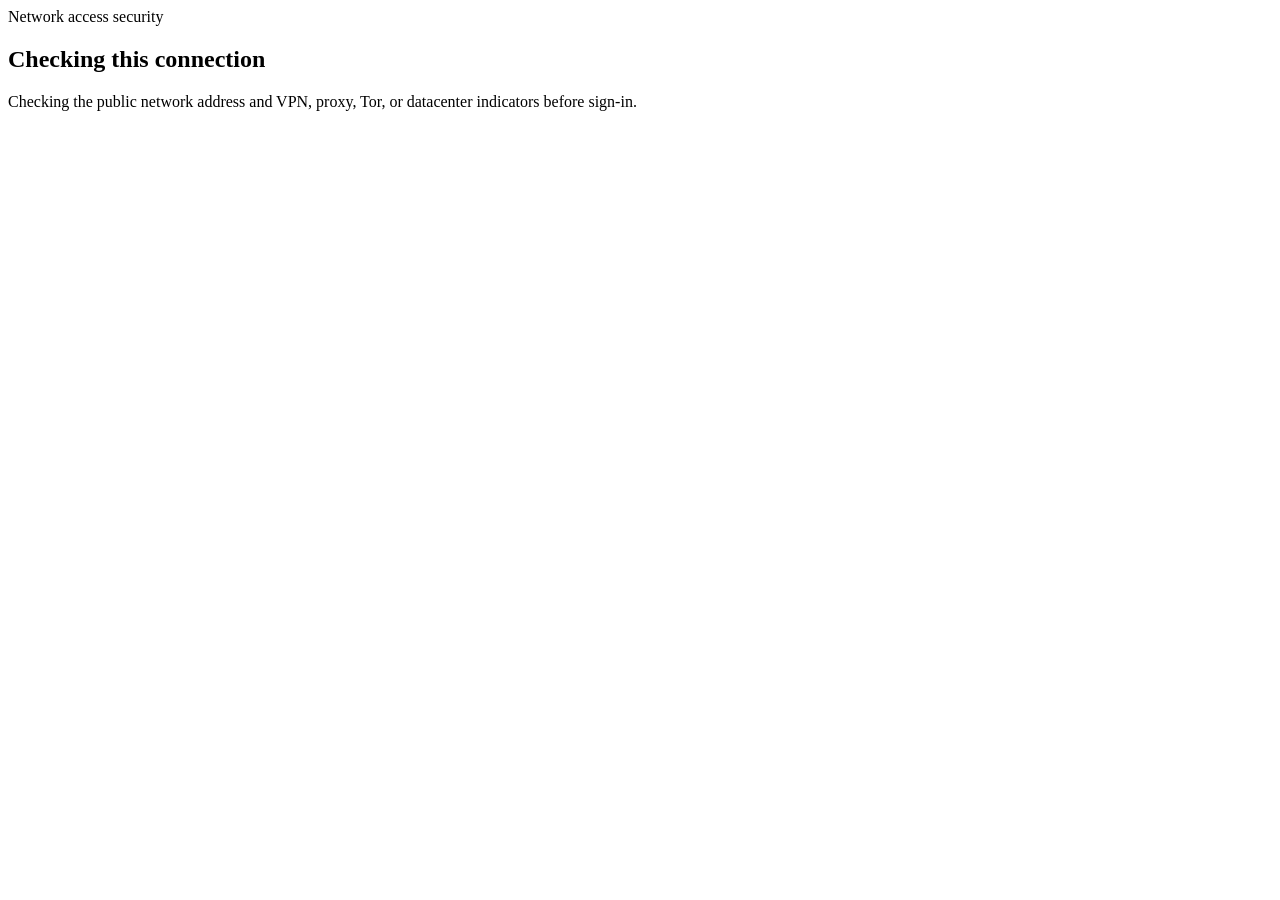
==== commit 3ffed8cd: "Restore login flow with GitHub Pages asset path" ====
--- a/index.html
+++ b/index.html
@@ -1 +1 @@
-<!DOCTYPE html><html lang="en" data-theme="light"><head><meta charSet="utf-8"/><meta name="viewport" content="width=device-width, initial-scale=1"/><link rel="stylesheet" href="/_next/static/chunks/2zoo0j5nyc4lt.css" data-precedence="next"/><link rel="preload" as="script" fetchPriority="low" href="/_next/static/chunks/3wswpjzndiexb.js"/><script src="/_next/static/chunks/1w_0ewpxq1khp.js" async=""></script><script src="/_next/static/chunks/36xqf6i45qu2g.js" async=""></script><script src="/_next/static/chunks/1ntdqxv3jabf1.js" async=""></script><script src="/_next/static/chunks/turbopack-1r41hu1n8wg2n.js" async=""></script><script src="/_next/static/chunks/0u8fe5v6xf6ku.js" async=""></script><script src="/_next/static/chunks/26vz9vqcljye9.js" async=""></script><script src="/_next/static/chunks/0aon4eb0c1x_s.js" async=""></script><title>Assembly Team at STM — See every CPU signal</title><meta name="description" content="Compile TinyC, inspect the generated opcodes, and step through fetch, decode, execute, memory, and writeback."/><meta name="application-name" content="Assembly Team at STM"/><link rel="icon" href="/icon.svg?icon.3gd-3h_1p2o-t.svg" sizes="any" type="image/svg+xml"/><script src="/_next/static/chunks/0cz1d0mv5g_q7.js" noModule=""></script></head><body><div hidden=""><!--$--><!--/$--></div><main class="auth-shell network-gate-shell"><section class="auth-card auth-setup-card network-gate-card"><div class="verification-icon"><i class="auth-pulse"></i></div><span class="auth-eyebrow">Network access security</span><h1>Checking this connection</h1><p>Checking the public network address and VPN, proxy, Tor, or datacenter indicators before sign-in.</p></section></main><!--$--><!--/$--><script src="/_next/static/chunks/3wswpjzndiexb.js" id="_R_" async=""></script><script>(self.__next_f=self.__next_f||[]).push([0])</script><script>self.__next_f.push([1,"1:\"$Sreact.fragment\"\n2:I[59385,[\"/_next/static/chunks/0u8fe5v6xf6ku.js\",\"/_next/static/chunks/26vz9vqcljye9.js\"],\"default\"]\n3:I[4675,[\"/_next/static/chunks/0u8fe5v6xf6ku.js\",\"/_next/static/chunks/26vz9vqcljye9.js\"],\"default\"]\n4:I[69298,[\"/_next/static/chunks/0u8fe5v6xf6ku.js\",\"/_next/static/chunks/26vz9vqcljye9.js\"],\"ClientPageRoot\"]\n5:I[81694,[\"/_next/static/chunks/0u8fe5v6xf6ku.js\",\"/_next/static/chunks/26vz9vqcljye9.js\",\"/_next/static/chunks/0aon4eb0c1x_s.js\"],\"default\"]\n8:I[50129,[\"/_next/static/chunks/0u8fe5v6xf6ku.js\",\"/_next/static/chunks/26vz9vqcljye9.js\"],\"OutletBoundary\"]\n9:\"$Sreact.suspense\"\nb:I[50129,[\"/_next/static/chunks/0u8fe5v6xf6ku.js\",\"/_next/static/chunks/26vz9vqcljye9.js\"],\"ViewportBoundary\"]\nd:I[50129,[\"/_next/static/chunks/0u8fe5v6xf6ku.js\",\"/_next/static/chunks/26vz9vqcljye9.js\"],\"MetadataBoundary\"]\nf:I[96872,[\"/_next/static/chunks/0u8fe5v6xf6ku.js\",\"/_next/static/chunks/26vz9vqcljye9.js\"],\"default\",1]\n:HL[\"/_next/static/chunks/2zoo0j5nyc4lt.css\",\"style\"]\n"])</script><script>self.__next_f.push([1,"0:{\"P\":null,\"c\":[\"\",\"\"],\"q\":\"\",\"i\":false,\"f\":[[[\"\",{\"children\":[\"__PAGE__\",{}]},\"$undefined\",\"$undefined\",16],[[\"$\",\"$1\",\"c\",{\"children\":[[[\"$\",\"link\",\"0\",{\"rel\":\"stylesheet\",\"href\":\"/_next/static/chunks/2zoo0j5nyc4lt.css\",\"precedence\":\"next\",\"crossOrigin\":\"$undefined\",\"nonce\":\"$undefined\"}],[\"$\",\"script\",\"script-0\",{\"src\":\"/_next/static/chunks/0u8fe5v6xf6ku.js\",\"async\":true,\"nonce\":\"$undefined\"}],[\"$\",\"script\",\"script-1\",{\"src\":\"/_next/static/chunks/26vz9vqcljye9.js\",\"async\":true,\"nonce\":\"$undefined\"}]],[\"$\",\"html\",null,{\"lang\":\"en\",\"data-theme\":\"light\",\"children\":[\"$\",\"body\",null,{\"children\":[\"$\",\"$L2\",null,{\"parallelRouterKey\":\"children\",\"error\":\"$undefined\",\"errorStyles\":\"$undefined\",\"errorScripts\":\"$undefined\",\"template\":[\"$\",\"$L3\",null,{}],\"templateStyles\":\"$undefined\",\"templateScripts\":\"$undefined\",\"notFound\":[[[\"$\",\"title\",null,{\"children\":\"404: This page could not be found.\"}],[\"$\",\"div\",null,{\"style\":{\"fontFamily\":\"system-ui,\\\"Segoe UI\\\",Roboto,Helvetica,Arial,sans-serif,\\\"Apple Color Emoji\\\",\\\"Segoe UI Emoji\\\"\",\"height\":\"100vh\",\"textAlign\":\"center\",\"display\":\"flex\",\"flexDirection\":\"column\",\"alignItems\":\"center\",\"justifyContent\":\"center\"},\"children\":[\"$\",\"div\",null,{\"children\":[[\"$\",\"style\",null,{\"dangerouslySetInnerHTML\":{\"__html\":\"body{color:#000;background:#fff;margin:0}.next-error-h1{border-right:1px solid rgba(0,0,0,.3)}@media (prefers-color-scheme:dark){body{color:#fff;background:#000}.next-error-h1{border-right:1px solid rgba(255,255,255,.3)}}\"}}],[\"$\",\"h1\",null,{\"className\":\"next-error-h1\",\"style\":{\"display\":\"inline-block\",\"margin\":\"0 20px 0 0\",\"padding\":\"0 23px 0 0\",\"fontSize\":24,\"fontWeight\":500,\"verticalAlign\":\"top\",\"lineHeight\":\"49px\"},\"children\":404}],[\"$\",\"div\",null,{\"style\":{\"display\":\"inline-block\"},\"children\":[\"$\",\"h2\",null,{\"style\":{\"fontSize\":14,\"fontWeight\":400,\"lineHeight\":\"49px\",\"margin\":0},\"children\":\"This page could not be found.\"}]}]]}]}]],[]],\"forbidden\":\"$undefined\",\"unauthorized\":\"$undefined\"}]}]}]]}],{\"children\":[[\"$\",\"$1\",\"c\",{\"children\":[[\"$\",\"$L4\",null,{\"Component\":\"$5\",\"serverProvidedParams\":{\"searchParams\":{},\"params\":{},\"promises\":[\"$@6\",\"$@7\"]}}],[[\"$\",\"script\",\"script-0\",{\"src\":\"/_next/static/chunks/0aon4eb0c1x_s.js\",\"async\":true,\"nonce\":\"$undefined\"}]],[\"$\",\"$L8\",null,{\"children\":[\"$\",\"$9\",null,{\"name\":\"Next.MetadataOutlet\",\"children\":\"$@a\"}]}]]}],{},null,false,null]},null,false,null],[\"$\",\"$1\",\"h\",{\"children\":[null,[\"$\",\"$Lb\",null,{\"children\":\"$Lc\"}],[\"$\",\"div\",null,{\"hidden\":true,\"children\":[\"$\",\"$Ld\",null,{\"children\":[\"$\",\"$9\",null,{\"name\":\"Next.Metadata\",\"children\":\"$Le\"}]}]}],null]}],false]],\"m\":\"$undefined\",\"G\":[\"$f\",[[\"$\",\"link\",\"0\",{\"rel\":\"stylesheet\",\"href\":\"/_next/static/chunks/2zoo0j5nyc4lt.css\",\"precedence\":\"next\",\"crossOrigin\":\"$undefined\",\"nonce\":\"$undefined\"}]]],\"S\":true,\"h\":null,\"s\":\"$undefined\",\"l\":\"$undefined\",\"p\":\"$undefined\",\"d\":\"$undefined\",\"b\":\"np9z-kqvA42GJZZn6jn4L\"}\n"])</script><script>self.__next_f.push([1,"6:{}\n7:\"$0:f:0:1:1:children:0:props:children:0:props:serverProvidedParams:params\"\n"])</script><script>self.__next_f.push([1,"c:[[\"$\",\"meta\",\"0\",{\"charSet\":\"utf-8\"}],[\"$\",\"meta\",\"1\",{\"name\":\"viewport\",\"content\":\"width=device-width, initial-scale=1\"}]]\n"])</script><script>self.__next_f.push([1,"10:I[84465,[\"/_next/static/chunks/0u8fe5v6xf6ku.js\",\"/_next/static/chunks/26vz9vqcljye9.js\"],\"IconMark\"]\na:null\ne:[[\"$\",\"title\",\"0\",{\"children\":\"Assembly Team at STM — See every CPU signal\"}],[\"$\",\"meta\",\"1\",{\"name\":\"description\",\"content\":\"Compile TinyC, inspect the generated opcodes, and step through fetch, decode, execute, memory, and writeback.\"}],[\"$\",\"meta\",\"2\",{\"name\":\"application-name\",\"content\":\"Assembly Team at STM\"}],[\"$\",\"link\",\"3\",{\"rel\":\"icon\",\"href\":\"/icon.svg?icon.3gd-3h_1p2o-t.svg\",\"sizes\":\"any\",\"type\":\"image/svg+xml\"}],[\"$\",\"$L10\",\"4\",{}]]\n"])</script></body></html>+<!DOCTYPE html><html lang="en" data-theme="light"><head><meta charSet="utf-8"/><meta name="viewport" content="width=device-width, initial-scale=1"/><link rel="stylesheet" href="/opcode-pulse-lab-online/_next/static/chunks/2zoo0j5nyc4lt.css" data-precedence="next"/><link rel="preload" as="script" fetchPriority="low" href="/opcode-pulse-lab-online/_next/static/chunks/3wswpjzndiexb.js"/><script src="/opcode-pulse-lab-online/_next/static/chunks/1w_0ewpxq1khp.js" async=""></script><script src="/opcode-pulse-lab-online/_next/static/chunks/36xqf6i45qu2g.js" async=""></script><script src="/opcode-pulse-lab-online/_next/static/chunks/0sok8higdl_rz.js" async=""></script><script src="/opcode-pulse-lab-online/_next/static/chunks/turbopack-3d0ugxegktcdy.js" async=""></script><script src="/opcode-pulse-lab-online/_next/static/chunks/0u8fe5v6xf6ku.js" async=""></script><script src="/opcode-pulse-lab-online/_next/static/chunks/26vz9vqcljye9.js" async=""></script><script src="/opcode-pulse-lab-online/_next/static/chunks/221k7bw9a0uge.js" async=""></script><title>Assembly Team at STM — See every CPU signal</title><meta name="description" content="Compile TinyC, inspect the generated opcodes, and step through fetch, decode, execute, memory, and writeback."/><meta name="application-name" content="Assembly Team at STM"/><link rel="icon" href="/opcode-pulse-lab-online/icon.svg?icon.3gd-3h_1p2o-t.svg" sizes="any" type="image/svg+xml"/><script src="/opcode-pulse-lab-online/_next/static/chunks/0cz1d0mv5g_q7.js" noModule=""></script></head><body><div hidden=""><!--$--><!--/$--></div><main class="auth-shell network-gate-shell"><section class="auth-card auth-setup-card network-gate-card"><div class="verification-icon"><i class="auth-pulse"></i></div><span class="auth-eyebrow">Network access security</span><h1>Checking this connection</h1><p>Checking the public network address and VPN, proxy, Tor, or datacenter indicators before sign-in.</p></section></main><!--$--><!--/$--><script src="/opcode-pulse-lab-online/_next/static/chunks/3wswpjzndiexb.js" id="_R_" async=""></script><script>(self.__next_f=self.__next_f||[]).push([0])</script><script>self.__next_f.push([1,"1:\"$Sreact.fragment\"\n2:I[59385,[\"/opcode-pulse-lab-online/_next/static/chunks/0u8fe5v6xf6ku.js\",\"/opcode-pulse-lab-online/_next/static/chunks/26vz9vqcljye9.js\"],\"default\"]\n3:I[4675,[\"/opcode-pulse-lab-online/_next/static/chunks/0u8fe5v6xf6ku.js\",\"/opcode-pulse-lab-online/_next/static/chunks/26vz9vqcljye9.js\"],\"default\"]\n4:I[69298,[\"/opcode-pulse-lab-online/_next/static/chunks/0u8fe5v6xf6ku.js\",\"/opcode-pulse-lab-online/_next/static/chunks/26vz9vqcljye9.js\"],\"ClientPageRoot\"]\n5:I[81694,[\"/opcode-pulse-lab-online/_next/static/chunks/0u8fe5v6xf6ku.js\",\"/opcode-pulse-lab-online/_next/static/chunks/26vz9vqcljye9.js\",\"/opcode-pulse-lab-online/_next/static/chunks/221k7bw9a0uge.js\"],\"default\"]\n8:I[50129,[\"/opcode-pulse-lab-online/_next/static/chunks/0u8fe5v6xf6ku.js\",\"/opcode-pulse-lab-online/_next/static/chunks/26vz9vqcljye9.js\"],\"OutletBoundary\"]\n9:\"$Sreact.suspense\"\nb:I[50129,[\"/opcode-pulse-lab-online/_next/static/chunks/0u8fe5v6xf6ku.js\",\"/opcode-pulse-lab-online/_next/static/chunks/26vz9vqcljye9.js\"],\"ViewportBoundary\"]\nd:I[50129,[\"/opcode-pulse-lab-online/_next/static/chunks/0u8fe5v6xf6ku.js\",\"/opcode-pulse-lab-online/_next/static/chunks/26vz9vqcljye9.js\"],\"MetadataBoundary\"]\nf:I[96872,[\"/opcode-pulse-lab-online/_next/static/chunks/0u8fe5v6xf6ku.js\",\"/opcode-pulse-lab-online/_next/static/chunks/26vz9vqcljye9.js\"],\"default\",1]\n:HL[\"/opcode-pulse-lab-online/_next/static/chunks/2zoo0j5nyc4lt.css\",\"style\"]\n"])</script><script>self.__next_f.push([1,"0:{\"P\":null,\"c\":[\"\",\"\"],\"q\":\"\",\"i\":false,\"f\":[[[\"\",{\"children\":[\"__PAGE__\",{}]},\"$undefined\",\"$undefined\",16],[[\"$\",\"$1\",\"c\",{\"children\":[[[\"$\",\"link\",\"0\",{\"rel\":\"stylesheet\",\"href\":\"/opcode-pulse-lab-online/_next/static/chunks/2zoo0j5nyc4lt.css\",\"precedence\":\"next\",\"crossOrigin\":\"$undefined\",\"nonce\":\"$undefined\"}],[\"$\",\"script\",\"script-0\",{\"src\":\"/opcode-pulse-lab-online/_next/static/chunks/0u8fe5v6xf6ku.js\",\"async\":true,\"nonce\":\"$undefined\"}],[\"$\",\"script\",\"script-1\",{\"src\":\"/opcode-pulse-lab-online/_next/static/chunks/26vz9vqcljye9.js\",\"async\":true,\"nonce\":\"$undefined\"}]],[\"$\",\"html\",null,{\"lang\":\"en\",\"data-theme\":\"light\",\"children\":[\"$\",\"body\",null,{\"children\":[\"$\",\"$L2\",null,{\"parallelRouterKey\":\"children\",\"error\":\"$undefined\",\"errorStyles\":\"$undefined\",\"errorScripts\":\"$undefined\",\"template\":[\"$\",\"$L3\",null,{}],\"templateStyles\":\"$undefined\",\"templateScripts\":\"$undefined\",\"notFound\":[[[\"$\",\"title\",null,{\"children\":\"404: This page could not be found.\"}],[\"$\",\"div\",null,{\"style\":{\"fontFamily\":\"system-ui,\\\"Segoe UI\\\",Roboto,Helvetica,Arial,sans-serif,\\\"Apple Color Emoji\\\",\\\"Segoe UI Emoji\\\"\",\"height\":\"100vh\",\"textAlign\":\"center\",\"display\":\"flex\",\"flexDirection\":\"column\",\"alignItems\":\"center\",\"justifyContent\":\"center\"},\"children\":[\"$\",\"div\",null,{\"children\":[[\"$\",\"style\",null,{\"dangerouslySetInnerHTML\":{\"__html\":\"body{color:#000;background:#fff;margin:0}.next-error-h1{border-right:1px solid rgba(0,0,0,.3)}@media (prefers-color-scheme:dark){body{color:#fff;background:#000}.next-error-h1{border-right:1px solid rgba(255,255,255,.3)}}\"}}],[\"$\",\"h1\",null,{\"className\":\"next-error-h1\",\"style\":{\"display\":\"inline-block\",\"margin\":\"0 20px 0 0\",\"padding\":\"0 23px 0 0\",\"fontSize\":24,\"fontWeight\":500,\"verticalAlign\":\"top\",\"lineHeight\":\"49px\"},\"children\":404}],[\"$\",\"div\",null,{\"style\":{\"display\":\"inline-block\"},\"children\":[\"$\",\"h2\",null,{\"style\":{\"fontSize\":14,\"fontWeight\":400,\"lineHeight\":\"49px\",\"margin\":0},\"children\":\"This page could not be found.\"}]}]]}]}]],[]],\"forbidden\":\"$undefined\",\"unauthorized\":\"$undefined\"}]}]}]]}],{\"children\":[[\"$\",\"$1\",\"c\",{\"children\":[[\"$\",\"$L4\",null,{\"Component\":\"$5\",\"serverProvidedParams\":{\"searchParams\":{},\"params\":{},\"promises\":[\"$@6\",\"$@7\"]}}],[[\"$\",\"script\",\"script-0\",{\"src\":\"/opcode-pulse-lab-online/_next/static/chunks/221k7bw9a0uge.js\",\"async\":true,\"nonce\":\"$undefined\"}]],[\"$\",\"$L8\",null,{\"children\":[\"$\",\"$9\",null,{\"name\":\"Next.MetadataOutlet\",\"children\":\"$@a\"}]}]]}],{},null,false,null]},null,false,null],[\"$\",\"$1\",\"h\",{\"children\":[null,[\"$\",\"$Lb\",null,{\"children\":\"$Lc\"}],[\"$\",\"div\",null,{\"hidden\":true,\"children\":[\"$\",\"$Ld\",null,{\"children\":[\"$\",\"$9\",null,{\"name\":\"Next.Metadata\",\"children\":\"$Le\"}]}]}],null]}],false]],\"m\":\"$undefined\",\"G\":[\"$f\",[[\"$\",\"link\",\"0\",{\"rel\":\"stylesheet\",\"href\":\"/opcode-pulse-lab-online/_next/static/chunks/2zoo0j5nyc4lt.css\",\"precedence\":\"next\",\"crossOrigin\":\"$undefined\",\"nonce\":\"$undefined\"}]]],\"S\":true,\"h\":null,\"s\":\"$undefined\",\"l\":\"$undefined\",\"p\":\"$undefined\",\"d\":\"$undefined\",\"b\":\"qfO3xXklbn23QBna20vhQ\"}\n"])</script><script>self.__next_f.push([1,"6:{}\n7:\"$0:f:0:1:1:children:0:props:children:0:props:serverProvidedParams:params\"\n"])</script><script>self.__next_f.push([1,"c:[[\"$\",\"meta\",\"0\",{\"charSet\":\"utf-8\"}],[\"$\",\"meta\",\"1\",{\"name\":\"viewport\",\"content\":\"width=device-width, initial-scale=1\"}]]\n"])</script><script>self.__next_f.push([1,"10:I[84465,[\"/opcode-pulse-lab-online/_next/static/chunks/0u8fe5v6xf6ku.js\",\"/opcode-pulse-lab-online/_next/static/chunks/26vz9vqcljye9.js\"],\"IconMark\"]\na:null\ne:[[\"$\",\"title\",\"0\",{\"children\":\"Assembly Team at STM — See every CPU signal\"}],[\"$\",\"meta\",\"1\",{\"name\":\"description\",\"content\":\"Compile TinyC, inspect the generated opcodes, and step through fetch, decode, execute, memory, and writeback.\"}],[\"$\",\"meta\",\"2\",{\"name\":\"application-name\",\"content\":\"Assembly Team at STM\"}],[\"$\",\"link\",\"3\",{\"rel\":\"icon\",\"href\":\"/opcode-pulse-lab-online/icon.svg?icon.3gd-3h_1p2o-t.svg\",\"sizes\":\"any\",\"type\":\"image/svg+xml\"}],[\"$\",\"$L10\",\"4\",{}]]\n"])</script></body></html>
